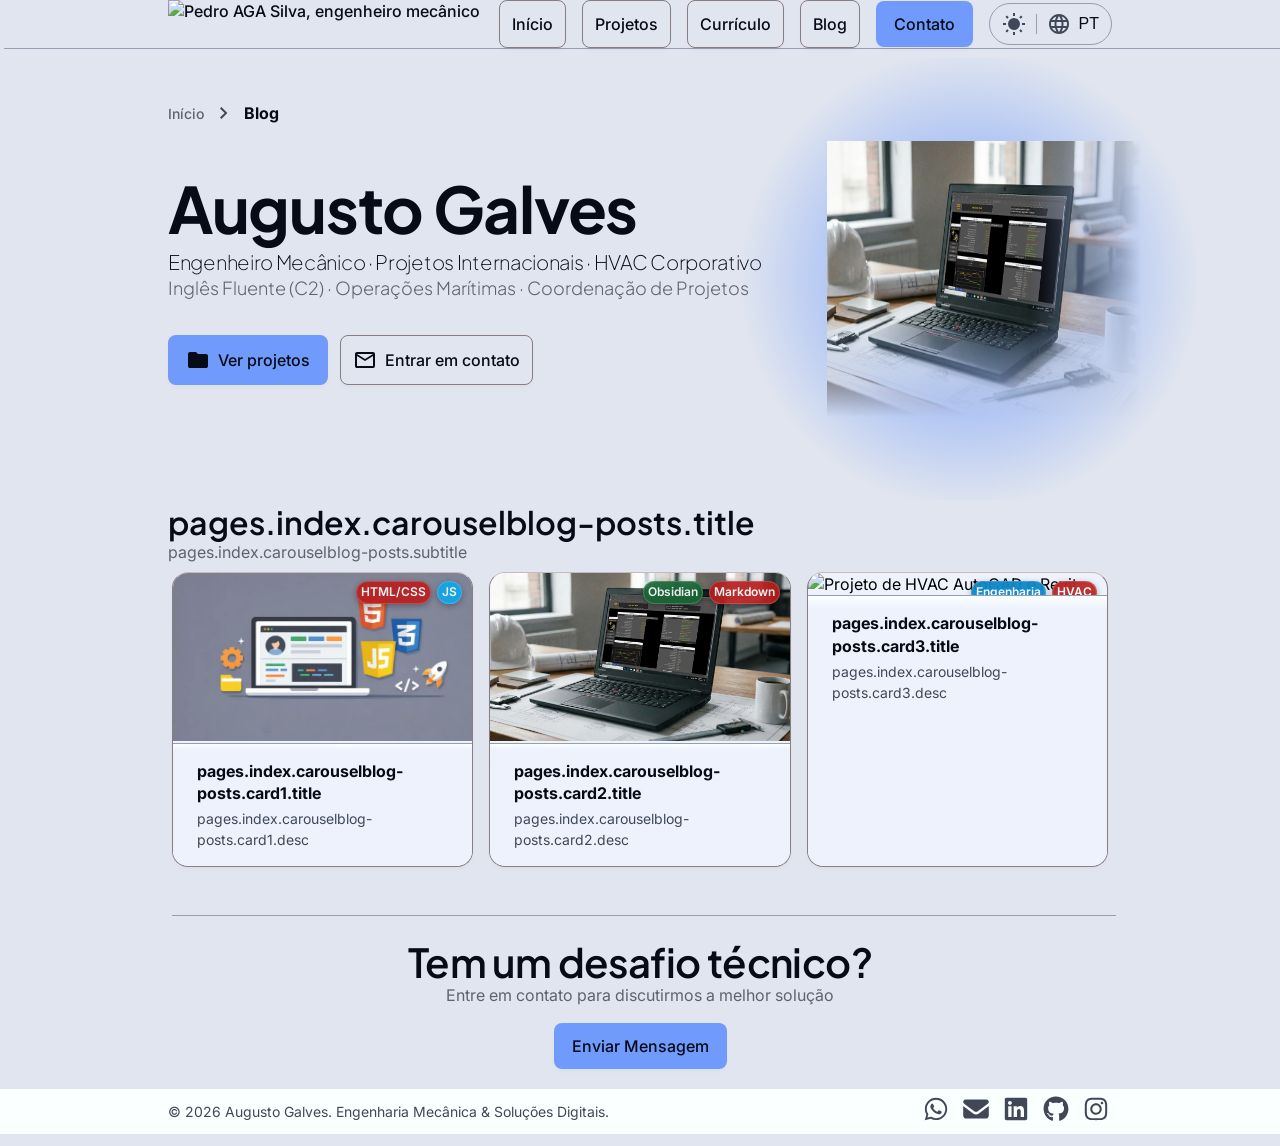
==== blog/index.html @ 45ca7512 "Add: Blog page created" ====
<!DOCTYPE html>
<html lang="pt-BR">
<head>
    <meta charset="UTF-8">
    <meta name="viewport" content="width=device-width, initial-scale=1.0">
    <link rel="icon" href="/assets/icons/favicon.svg" type="image/svg+xml">
    <link rel="apple-touch-icon" href="/assets/icons/apple-touch-icon.png">
    <meta name="theme-color" content="#222A35">
    <link rel="preconnect" href="https://fonts.googleapis.com">
    <link rel="preconnect" href="https://fonts.gstatic.com" crossorigin>
    <title data-i18n="pages.blog.meta.title">Blog | Augusto Galves</title>
    <meta data-i18n="pages.blog.meta.description" name="description" content="Artigos sobre Engenharia Mecânica, Desenvolvimento Web, Automação e Produtividade."/>
    <meta name="author" content="Augusto Galves"/>
    <meta name="robots" content="index, follow, max-image-preview:large">
    <link rel="canonical" href="https://augustogalves.com/blog/" />
    <meta property="og:type" content="website">
    <meta property="og:url" content="https://augustogalves.com/blog/">
    <meta property="og:title" content="Blog | Augusto Galves">
    <meta property="og:description" content="Artigos sobre Engenharia Mecânica, Desenvolvimento Web, Automação e Produtividade.">
    <meta property="og:image" content="https://augustogalves.com/assets/images/logo-light.svg">
    <script type="application/ld+json">
    {
      "@context": "https://schema.org",
      "@type": "Person",
      "name": "Augusto Galves",
      "url": "https://augustogalves.com/",
      "jobTitle": "Mechanical Engineer",
      "knowsAbout": ["IoT", "Mechanical Engineering", "Web Development", "Automation"],
      "image": "https://augustogalves.com/assets/images/logo-light.svg",
      "sameAs": [
        "https://www.linkedin.com/in/augustogalves/",
        "https://github.com/AugustoGalves"
      ]
    }
    </script>    
    <link href="https://fonts.googleapis.com/css2?family=Inter:ital,opsz,wght@0,14..32,100..900;1,14..32,100..900&family=JetBrains+Mono:ital,wght@0,100..800;1,100..800&family=Plus+Jakarta+Sans:ital,wght@0,200..800;1,200..800&display=swap" rel="stylesheet">
    <link rel="stylesheet" href="/assets/css/style.css" type="text/css">
    <script src="/assets/js/config.js"></script>
    <script src="/assets/js/components/Header.js"></script>
    <script src="/assets/js/components/Hero.js"></script>
    <script src="/assets/js/components/HeroReverse.js"></script>
    <script src="/assets/js/components/CardRow.js"></script>
    <script src="/assets/js/components/CardCol.js"></script>
    <script src="/assets/js/components/CardIcon.js"></script>
    <script src="/assets/js/components/CardMedia.js"></script>
    <script src="/assets/js/components/CardCarousel.js"></script>
    <script src="/assets/js/components/CardCarouselReduced.js"></script>
    <script src="/assets/js/components/CTA.js"></script>
    <script src="/assets/js/components/Footer.js"></script>
    <script src="/assets/js/i18n.js"></script>
    <script src="/assets/js/main.js"></script>
</head>

<body>

<t-header
    link_navbutton1 = "/"
    link_navbutton2 = "/projects/"
    link_navbutton3 = "/cv/"
    link_navbutton4 = "/blog/"
    link_navbutton5 = "/contact/"
    link_headerlogo_darktheme = "/assets/images/logo-light.svg"
></t-header>

<main>
    <div class="container">
        <div class="flex items-center gap2 text-small my-4 subtext">
            <a href="/" class="subtext" data-i18n="pages.blog.breadcrumb.home">Início</a>
            <svg class="svgicon-xsmall" fill="currentColor" xmlns="http://www.w3.org/2000/svg" viewBox="0 -960 960 960"><path d="M504-480 320-664l56-56 240 240-240 240-56-56 184-184Z"/></svg>
            <span class="card-title" data-i18n="pages.blog.breadcrumb.current">Blog</span>
        </div>
    </div>

    <t-hero
        link-herobutton1 = "#artigos"
        extraattributes-herobutton1 = ''
        icon-svg1 = '<svg class="svgicon-xsmall mr-2" fill="currentColor" xmlns="http://www.w3.org/2000/svg" height="24px" viewBox="0 -960 960 960" width="24px"><path d="M160-160q-33 0-56.5-23.5T80-240v-480q0-33 23.5-56.5T160-800h240l80 80h320q33 0 56.5 23.5T880-640v400q0 33-23.5 56.5T800-160H160Z"/></svg>'
        link-herobutton2 = "/contact/"
        extraattributes-herobutton2 = ''
        icon-svg2 = '<svg class="svgicon-xsmall mr-2" fill="currentColor" xmlns="http://www.w3.org/2000/svg" viewBox="0 -960 960 960"><path d="M160-160q-33 0-56.5-23.5T80-240v-480q0-33 23.5-56.5T160-800h640q33 0 56.5 23.5T880-720v480q0 33-23.5 56.5T800-160H160Zm320-280L160-640v400h640v-400L480-440Zm0-80 320-200H160l320 200ZM160-640v-80 480-400Z"/></svg>'
        link-heroimage = "/projects/notebook-on-the-table.webp"
        extraclasses-heroimage = ""
    ></t-hero>

    <section id="artigos">
        <t-card-carousel-reduced carousel-id="blog-posts">
            <t-card-media
                carousel-id = "blog-posts"
                card-id = "1"
                link_image = "/projects/dev-portfolio-website/cover.webp"
                link_click = "/blog/criando-componentes-js/"
                alt-text = "Construindo um portfólio com Vanilla JS e Web Components"
                badge-name1 = "HTML/CSS"
                badge_class1 = "badge--autocad"
                badge-name2 = "JS"
                badge_class2 = "badge--revit"
            ></t-card-media>        
            
            <t-card-media
                carousel-id = "blog-posts"
                card-id = "2"
                link_image = "/projects/dev-belt-system-design/notebook-spreadsheet.webp"
                link_click = "/blog/gestao-conhecimento-obsidian/"
                alt-text = "Gestão de Conhecimento com Obsidian e Markdown"
                badge-name1 = "Obsidian"
                badge_class1 = "badge--excel"
                badge-name2 = "Markdown"
                badge_class2 = "badge--autocad"
            ></t-card-media>              
            
            <t-card-media
                carousel-id = "blog-posts"
                card-id = "3"
                link_image = "/assets/images/thumbnail-HVAC.webp"
                link_click = "/blog/eficiencia-sistemas-hvac/"
                alt-text = "Eficiência Energética em Sistemas HVAC"
                badge-name1 = "Engenharia"
                badge_class1 = "badge--hap"
                badge-name2 = "HVAC"
                badge_class2 = "badge--autocad"
            ></t-card-media>
        </t-card-carousel-reduced>
    </section>

</main>

<t-cta
    link_ctabutton1 = "/contact/"
></t-cta>

<t-footer
    link_whatsappbutton = "https://api.whatsapp.com/send/?phone=5521984095043"
    link_emailbutton = "augusto@augustogalves.com"
    link_linkedinbutton = "https://www.linkedin.com/in/augustogalves/"
    link_githubbutton = "https://github.com/AugustoGalves"
    link_instagrambutton = "https://www.instagram.com/augusto_galves/"
></t-footer>

</body>
</html>
---- assets/css/style.css ----
/* ────────────────────────────────────────────────────────────────────────── */
/* ██████████████████████ ♻️ DESIGN TOKENS  █████████████████████████████████ */
/* ────────────────────────────────────────────────────────────────────────── */

/* BEST COLOR PICKER WEBSITE: https://www.iamsajid.com/ui-colors/ */
:root {
	/* Typography Colors */
	--font-body: "Inter", sans-serif;
	--font-headings: "Plus Jakarta Sans", sans-serif;
	--font-mono: "JetBrains Mono", monospace;
	
	/* Spacing variables */
	--spacing0: 0rem; /* 0 px */
	--spacing1: 0.25rem; /* 4 px */
	--spacing2: 0.5rem; /* 8 px */
	--spacing3: 0.75rem; /* 12 px */
	--spacing4: 1.0rem; /* 16 px */
	--spacing5: 1.5rem; /* 24 px */ 
	--spacing6: 2rem; /* 32 px */
	--spacing7: 3rem; /* 48 px */
	--spacing8: 4rem; /* 64 px */
	--spacing9: 6rem; /* 96 px */
	--spacing10: 8rem; /* 128 px */
	--spacing11: 10rem; /* 192 px */

	/* Typograph variables */
	--textsize-1: 0.75rem;   /* 12px */
	--textsize-2: 0.875rem;  /* 14px */
	--textsize-3: 1rem;    /* 16px */
	--textsize-4: 1.125rem;  /* 18px */
	--textsize-5: 1.25rem;   /* 20px */
	--textsize-6: 1.5rem;    /* 24px */
	--textsize-7: 2rem;     /* 32px */
	--textsize-8: 2.5rem;   /* 40px */
	--textsize-9: 3rem;     /* 48px */
	--textsize-10: 4rem;     /* 64px */
	--textsize-11: 5rem;    /* 80px */
}


:root[data-theme="dark"]{
	/* Typography Colors */
	--color-text-primary: oklch(0.96 0.03 265); /* White */
	--color-text-primary-muted: oklch(0.76 0.03 265); /* Off white */
	--color-text-terciary: oklch(0.72 0.02 265 / 0.8); /* Subtext */

	/* Brand Colors */
	--color-bg-dark: oklch(0.2 0.015 265); /* Plano de fundo */ /* old color oklch(0.1 0.015 265)*/
	--color-bg: oklch(0.25 0.015 265); /* Plano de fundo */ /* old color oklch(0.15 0.015 265)*/
	--color-bg-light: oklch(0.3 0.015 265); /* old color oklch(0.2 0.015 265)*/
	--color-accent1: #0f3377; /* CTA Button ou oklch(0.76 0.1 265)*/
	--color-accent1-hover: #0372db; /* CTA Button brighter*/
	--color-accent2: oklch(0.76 0.1 85); /* Hover amarelo */

	/* Feedback Colors */
	--color-success: oklch(0.7 0.05 160); 
	--color-warning: oklch(0.7 0.05 100);
	--color-danger: oklch(0.7 0.05 30);

	/* Decoration Colors */
	--color-highlight: oklch(0.5 0.03 265);
	--color-border: oklch(0.4 0.03 265);
	--color-border-muted: oklch(0.3 0.03 265);
	--color-info: oklch(0.7 0.05 260);

	/* Gradients */
	--gradient-bg: linear-gradient(0deg, var(--color-bg) 95%, var(--color-bg-light));
	--gradient-bg-hover: linear-gradient(0deg, var(--color-bg), var(--color-bg-light));

	/* Properties and Values */
	--shadow: 
			0px 4px 6px -1px oklch(0 0 0 / 0.65),
    	0px 2px 4px -1px oklch(0 0 0 / 0.05); /*Deslocamento X, Deslocamento Y, Blur, Cor da sombra RGBA*/
	--shadow-hover: 
			0px 10px 15px -3px oklch(0 0 0 / 0.72),
    	0px 0px 0px -2px oklch(0 0 0 / 0.08);
	--shadow-active:  
			0px 4px 12px oklch(0 0 0 / 0.55),
    	0px 0px 0px 1px oklch(0 0 0 / 0.04);
	--border: solid 1px var(--color-border); /* Borda com cor de borda */
}

:root[data-theme="light"]{
	/* Typography Colors */
	--color-text-primary: oklch(0.15 0.03 265);   /* White */
	--color-text-primary-muted: oklch(0.4 0.03 265);     /* Off white */
	--color-text-terciary: oklch(0.50 0.02 265); /* Subtext */

	/* Brand Colors */
	--color-bg-dark: oklch(0.92 0.015 265);   /* Plano de fundo */
	--color-bg: oklch(0.96 0.015 265);   /* Plano de fundo */
	--color-bg-light: oklch(1 0.015 265);
	--color-accent1: oklch(0.7 0.15 265); /* CTA Button, find #025bb0 for light mode later */
	--color-accent1-hover: #0372db; /* CTA Button brighter*/
	--color-accent2: oklch(0.4 0.1 85); /* Hover amarelo */

	/* Feedback Colors */
	--color-success: oklch(0.5 0.05 160); 
	--color-warning: oklch(0.5 0.05 100);
	--color-danger: oklch(0.5 0.05 30);

	/* Decoration Colors */
	--color-highlight: oklch(0.8 0.015 0 / 1); /* Inventei essa cor*/
	--color-border: oklch(0.6 0.03 265);
	--color-border-muted: oklch(0.7 0.03 265);
	--color-info: oklch(0.5 0.05 260);

	/* Gradients */
	--gradient-bg: linear-gradient(0deg, var(--color-bg) 95%, var(--color-bg-light));
	--gradient-bg-hover: linear-gradient(0deg, var(--color-bg), var(--color-bg-light));

	/* Properties and Values*/
	--shadow: 
			0px 4px 6px -1px oklch(0 0 0 / 0.02),
    	0px 2px 4px -1px oklch(0 0 0 / 0.02); /*Deslocamento X, Deslocamento Y, Blur, Cor da sombra RGBA*/
	--shadow-hover: 
			0px 10px 15px -3px oklch(0 0 0 / 0.08),
    	0px 4px 6px -2px oklch(0 0 0 / 0.12);
	--shadow-active:  
			0px 1px 2px oklch(0 0 0 / 0.05);
	--border: solid 1px oklch(0.6 0.015 0 / 1); /* Inventei essa cor*/
}


/* ────────────────────────────────────────────────────────────────────────── */
/* ███████████████████████  🖼️ ICONS CHANGES   █████████████████████████████ */
/* ────────────────────────────────────────────────────────────────────────── */

:root[data-theme="light"] .logo-header{content: url("/assets/img/LogoDark_Pedro AGA Silva Engenheiro Mecânico.png"); }

:root[data-theme="dark"] .icon-moon {display: block; }
:root[data-theme="dark"] .icon-sun {display: none; }
:root[data-theme="light"] .icon-moon {display: none; }
:root[data-theme="light"] .icon-sun {display: block; }


/* ────────────────────────────────────────────────────────────────────────── */
/* █████████████████████  📝 COMPONENTS CLS FIX  ███████████████████████████ */
/* ────────────────────────────────────────────────────────────────────────── */

t-header,
t-hero,
t-card-row,
t-card-carousel,
t-card-media,
t-cta,
t-footer{display:block; }


/* ===== MOBILE FIRST ===== */
t-header{min-height:95px; }
t-hero{min-height:360px; }
t-card-row{min-height:240px; }
t-card-carousel{min-height:365px; }
t-card-media{min-height:32px; } /* Ajustar esse valor */
t-cta{min-height:170px; }
t-footer{min-height:80px; }

/* ===== DESKTOP ===== */
@media (min-width: 992px){
  t-header{min-height:85px; }
  t-hero{min-height:330px; }
  t-card-row{min-height:125px; } 
  t-card-carousel{min-height:385px; }
  t-card-media{min-height:32px; } /* Ajustar esse valor */
  t-cta{min-height:155px; }
  t-footer{min-height:35px; }
}


/* ────────────────────────────────────────────────────────────────────────── */
/* ██████████████████    ✏️ RESET & GLOBAL STYLES    ███████████████████████ */
/* ────────────────────────────────────────────────────────────────────────── */

*{
	/* Layout Padrão */
	margin: 0;
	padding: 0;
	box-sizing: border-box;
}

html{
	/* Effects */
	scroll-behavior: smooth;
}

body{
	/* Layout */
	display: flex;
	flex-direction: column;
	overflow-x: hidden; /* Esconde tudo que está fora da tela */
	width: 100%; /* A página sempre vai ter a largura da tela */
  min-height: 100vh; /* Altura mínima, garante que rodapé fica colado no final da tela mesmo em páginas curtas */
	/* Typograph */
	font-family: var(--font-body);
  font-size: var(--textsize-3); /*16px base*/
  font-weight: 400;
  line-height: 1.4;
	text-wrap: pretty;
	/* Visuals */
	background-color: var(--color-bg-dark);
	/* Effects */
	text-rendering:optimizeLegibility;
	-webkit-font-smoothing:antialiased;
}


/* ────────────────────────────────────────────────────────────────────────── */
/* ██████████████████████████  📝 TIPOGRAFIA  ██████████████████████████████ */
/* ────────────────────────────────────────────────────────────────────────── */

/* ─── CSS CLASS FOR VARIABLE STYLE ───────────────────────────────────────────────────────────────────────────────────────── ✣ ─ */
.plus-jakarta-sans-<uniquifier> {
  font-family: "Plus Jakarta Sans", sans-serif;
  font-optical-sizing: auto;
  font-weight: <weight>;
  font-style: normal;
}


.inter-<uniquifier> {
  font-family: "Inter", sans-serif;
  font-optical-sizing: auto;
  font-weight: <weight>;
  font-style: normal;
}


.jetbrains-mono-<uniquifier> {
  font-family: "JetBrains Mono", monospace;
  font-optical-sizing: auto;
  font-weight: <weight>;
  font-style: normal;
}

/* ─── TIPOGRAFIA GERAL ───────────────────────────────────────────────────────────────────────────────────────── ✣ ─ */
h1, h2, h3, h4{
	color: var(--color-text-primary);
	font-family: var(--font-headings);
}


.prose h1{
	/* Sizing */
	margin-top: calc(var(--textsize-9)*1.0); /*Espaçamento de paragrafo BEFORE*/
	margin-bottom: calc(var(--textsize-9)*0.5); /*Espaçamento de paragrafo AFTER*/
}
h1{
	/* Typography */
	font-size: var(--textsize-9); /*48px*/
	font-weight: 700;
	line-height: 1.1; /*Espaçamento entre linhas*/
	letter-spacing: -0.02em;
	/* Visuals */
	color: var(--color-text-primary); /*Primary TextColor*/
}


.prose h2{
	/* Sizing */
	margin-top: calc(var(--textsize-8)*1.0); /*Espaçamento de paragrafo BEFORE*/
	margin-bottom: calc(var(--textsize-8)*0.5); /*Espaçamento de paragrafo AFTER*/
}
h2{
	/* Typography */
	font-size: var(--textsize-8); /*40px*/
	font-weight: 600;
	line-height: 1.1; /*Espaçamento entre linhas*/
	letter-spacing: -0.015em;
	/* Visuals */
}


.prose h3{
	/* Sizing */
	margin-top: calc(var(--textsize-7)*1.0); /*Espaçamento de paragrafo BEFORE*/
	margin-bottom: calc(var(--textsize-7)*0.5); /*Espaçamento de paragrafo AFTER*/
}
h3{
	/* Typography */
	font-size: var(--textsize-7); /*32px*/
	font-weight: 600;
	line-height: 1.2; /*Espaçamento entre linhas*/
	/* Visuals */
	color: var(--color-text-primary); /*Primary TextColor*/
}


.prose h4{
	/* Sizing */
	margin-top: calc(var(--textsize-6)*1.0); /*Espaçamento de paragrafo BEFORE*/
	margin-bottom: calc(var(--textsize-6)*0.5); /*Espaçamento de paragrafo AFTER*/
}
h4{
	/* Typography */
	font-size: var(--textsize-6);/*24px*/
	font-weight: 600;
	line-height: 1.3; /*Espaçamento entre linhas*/
	/* Visuals */
	color: var(--color-text-primary); /*Primary TextColor*/
}


.prose p{
	/* Sizing */
	margin-top: calc(var(--textsize-3)*1.0); /*Espaçamento de paragrafo BEFORE*/
	margin-bottom: calc(var(--textsize-3)*0.5); /*Espaçamento de paragrafo AFTER*/
}
p{
	/* Typography */
	font-size: var(--textsize-3);/*16px*/
	font-weight: normal;
	line-height: 1.4; /*Espaçamento entre linhas*/
	/* Visuals */
	color: var(--color-text-primary-muted); /*Muted TextColor*/
}


.prose .text-small{
	/* Sizing */
	margin-top: calc(var(--textsize-2)*1.0); /*Espaçamento de paragrafo BEFORE*/
	margin-bottom: calc(var(--textsize-2)*0.5); /*Espaçamento de paragrafo AFTER*/
}
.text-small{
	/* Typography */
	font-size: var(--textsize-2);/*12px*/
	font-weight: normal;
	line-height: 1.5; /*Espaçamento entre linhas*/
	/* Visuals */
	color: var(--color-text-primary); /*Muted TextColor*/
}


.prose .text-xsmall{
	/* Sizing */
	margin-top: calc(var(--textsize-2)*1.0); /*Espaçamento de paragrafo BEFORE*/
	margin-bottom: calc(var(--textsize-2)*0.5); /*Espaçamento de paragrafo AFTER*/
}
.text-xsmall{

	/* Typography */
	font-size: var(--textsize-2);/*12px*/
	font-weight: normal;
	line-height: 1.5; /*Espaçamento entre linhas*/
	/* Visuals */
	color: var(--color-text-primary-muted); /*Muted TextColor*/
}


/* ─── TIPOGRAFIA DE COMPONENTS ───────────────────────────────────────────────────────────────────────────────────────── ✣ ─ */
a{
	/* Typography */
	font-size: inherit;/*16px*/
	font-weight: 500;
	/* Visuals */
	color: var(--color-text-primary); /*Primary TextColor*/
	text-decoration: none;
	/* Effects */
	transition: 0.2s ease;
}
a:hover{
	/* Visuals */
	opacity: 0.7;
}

.hero-left h1{
	/* Typography */
	font-size: var(--textsize-10); /*64px*/
}

.hero-left h2{
	/* Typography */
	font-size: var(--textsize-5);
  font-weight: 100;
}

.hero-left h3{
	/* Typography */
	font-size: var(--textsize-4);
  font-weight: 300;
}

.card-title{
  /* Typography */
  font-size: var(--textsize-3);/*16px*/
	font-weight: 700;
	line-height: 1.4; /*Espaçamento entre linhas*/
	/* Visuals */
	color: var(--color-text-primary); /*Primary TextColor*/
}

.card-subtitle{
  /* Typography */
  font-size: var(--textsize-2);/*14px*/
	font-weight: 400;
	line-height: 1.5; /*Espaçamento entre linhas*/
	/* Visuals */
	color: var(--color-text-primary-muted); /*Muted TextColor*/
	text-decoration: none;
}

.card-content{
  /* Typography */
  font-size: var(--textsize-2);/*14px*/
	font-weight: 400;
	line-height: 1.5; /*Espaçamento entre linhas*/
	/* Visuals */
	color: var(--color-text-primary); /*Primary TextColor*/
	text-decoration: none;
}

strong {
  /* Typography */
  font-weight: 600;
}

.subtext{
	/* Visuals */
	color: var(--color-text-terciary);
}

.span-nowrap{
    /* Layout */
    display: block; /* Sozinho na linha */
    /* Typography */
    white-space: nowrap;
}


/* ─── TIPOGRAFIA MOBILE ───────────────────────────────────────────────────────────────────────────────────────── ✣ ─ */
@media (max-width:992px) {
	
	.prose h1{
		/* Sizing */
		margin-top: calc(var(--textsize-7)*1.0); /*Espaçamento de paragrafo BEFORE*/
		margin-bottom: calc(var(--textsize-7)*0.5); /*Espaçamento de paragrafo AFTER*/
	}
	h1{
		/* Typography */
		font-size: var(--textsize-7); /*32px*/
	}
	

	.prose h2{
		/* Sizing */
		margin-top: calc(var(--textsize-6)*1.0); /*Espaçamento de paragrafo BEFORE*/
		margin-bottom: calc(var(--textsize-6)*0.5); /*Espaçamento de paragrafo AFTER*/
	}
	h2{
		/* Typography */
		font-size: var(--textsize-6); /*24px*/
	}
	

	.prose h3{
		/* Sizing */
		margin-top: calc(var(--textsize-5)*1.0); /*Espaçamento de paragrafo BEFORE*/
		margin-bottom: calc(var(--textsize-5)*0.5); /*Espaçamento de paragrafo AFTER*/
	}
	h3{
		/* Typography */
		font-size: var(--textsize-5); /*20px*/
	}
	

	.prose h4{
		/* Sizing */
		margin-top: calc(var(--textsize-4)*1.0); /*Espaçamento de paragrafo BEFORE*/
		margin-bottom: calc(var(--textsize-4)*0.5); /*Espaçamento de paragrafo AFTER*/
	}
	h4{
		/* Typography */
		font-size: var(--textsize-4);/*18px*/
	}
	

	.prose p{
		/* Sizing */
		margin-top: calc(var(--textsize-3)*1.0); /*Espaçamento de paragrafo BEFORE*/
		margin-bottom: calc(var(--textsize-3)*0.5); /*Espaçamento de paragrafo AFTER*/
	}
	p{
		/* Typography */
		font-size: var(--textsize-3);/*16px*/
	}
	

	.prose .text-small{
		/* Sizing */
		margin-top: calc(var(--textsize-2)*1.0); /*Espaçamento de paragrafo BEFORE*/
		margin-bottom: calc(var(--textsize-2)*0.5); /*Espaçamento de paragrafo AFTER*/
	}
	.text-small{
		/* Typography */
		font-size: var(--textsize-2);/*12px*/
	}


	.prose .text-xsmall{
		/* Sizing */
		margin-top: calc(var(--textsize-1)*1.0); /*Espaçamento de paragrafo BEFORE*/
		margin-bottom: calc(var(--textsize-1)*0.5); /*Espaçamento de paragrafo AFTER*/
	}
	.text-xsmall{
		/* Typography */
		font-size: var(--textsize-1);/*px*/
	}


	.card-title{
	  /* Typography */
	  font-size: var(--textsize-3);/*16px*/
	}

	.card-subtitle{
	  /* Typography */
	  font-size: var(--textsize-1);/*px*/
	}

	.card-content{
	  /* Typography */
	  font-size: var(--textsize-1);/*px*/
	}

	.hero-left h1{
		/* Typography */
		font-size: var(--textsize-8);
	}
	
	.hero-left h2{
		/* Typography */
		font-size: var(--textsize-4);
	  font-weight: 100;
	}
	
	.hero-left h3{
		/* Typography */
		font-size: var(--textsize-3);
	  font-weight: 500;
	}
}



/* ────────────────────────────────────────────────────────────────────────── */
/* ████████████████████████ 🖥️ LAYOUT SYSTEM  ██████████████████████████████ */
/* ────────────────────────────────────────────────────────────────────────── */
/* Classes que servem apenas para layout */

/* ─── PAGE WRAPPERS ───────────────────────────────────────────────────────────────────────────────────────── ✣ ─ */
.container{
	/* Layout */
  margin: 0 auto;
	/* Sizing */
  padding: 0 var(--spacing10);
  max-width: 1200px;
  box-sizing: border-box;
  /* Effects */
	transition: filter 0.3s ease; /*Acontece ao sofrer blur do hamburger menu*/
}


/* ───  Seção ──────────────────────────────────────────────────────── ✣ ─ */
.section{
	margin-top: var(--spacing6);
}


/* ─── FLEX UTILITIES ───────────────────────────────────────────────────────────────────────────────────────── ✣ ─ */
.flex{display: flex;}

.flex-col {flex-direction: column;}
.flex-row {flex-direction: row;}
.flex-colreverse {flex-direction: column-reverse;}
.flex-rowreverse{flex-direction: row-reverse;}

.items-center{align-items: center}
.items-start{align-items: flex-start;}
.items-end{align-items: flex-end;}

.justify-spacebetween{justify-content: space-between;}
.justify-center-mobile{justify-content: center;}
.justify-start{justify-content: flex-start;}
.justify-end{justify-content: flex-end;}

.text-center{text-align: center;}
.text-left{text-align: left;}
.text-right{text-align: right;}

.self-start{align-self: start;}
.self-center{align-self: center;}

@media (max-width: 992px) {
	.flex-row-mobile {flex-direction: row;}
	.flex-rowreverse-mobile{flex-direction: row-reverse;}
	.flex-col-mobile {flex-direction: column;}
	.flex-colreverse-mobile{flex-direction: column-reverse;}
	
	.items-center-mobile{align-items: center}
	.items-start-mobile{align-items: flex-start;}
	.items-end-mobile{align-items: flex-end;}

	.justify-spacebetween-mobile{justify-content: space-between;}
	.justify-center-mobile{justify-content: center;}
	.justify-start-mobile{justify-content: flex-start;}
	.justify-end-mobile{justify-content: flex-end;}

	.text-center-mobile{text-align: center;}
	.text-left-mobile{text-align: left;}
	.text-right-mobile{text-align: right;}

	.self-center-mobile{align-self: center;}
}



/* ─── GLOBAL LIST STYLES ─────────────────────────────────────────────────────────────────────────────────── ✣ ─ */
nav ul{
	/* Layout */
	display: flex;
	flex-direction: row; /*Container pai: linha ou coluna*/
	justify-content: flex-end; /*Children horizontal distribuition if flex is row*/
	align-items: center; /*Children vertical distribuition if flex is row*/
	gap: var(--spacing4); /*Margin entre itens*/
	/* Visuals */
	list-style: none;
}

footer section ul{
	/* Layout */
	display: flex;
	flex-direction: row; /*Container pai: linha ou coluna*/
	justify-content: flex-end; /*Children horizontal distribuition if flex is row*/
	align-items: center; /*Children vertical distribuition if flex is row*/
	gap: 5%; /*Margin entre itens*/
	/* Visuals */
	list-style: none;
}



/* ────────────────────────────────────────────────────────────────────────── */
/* ███████████████████████████  🧩COMPONENTS  ███████████████████████████████ */
/* ────────────────────────────────────────────────────────────────────────── */

/* ───  BUTTON ──────────────────────────────────────────────────────── ✣ ─ */
.btn{
	/* Layout */
	white-space: nowrap;
  display: inline-flex;
  justify-content: center;
  align-items: center;
	/* Visuals */
  border: none;
  border-radius: var(--spacing2);
  box-shadow: var(--shadow);
	/* Effects */
  transition:
    transform 0.15s ease,
    box-shadow 0.15s ease,
    background-color 0.2s ease,
    color 0.2s ease;
}
.btn:hover{
	/* Visuals */
	background-color: var(--color-accent1-hover);
	box-shadow: var(--shadow-hover);
	border-color: var(--color-accent1);
	/* Effects */
	transform: translateY(-2px);
}
.btn:active {
	/* Visuals */
	box-shadow: var(--shadow-active);
	/* Effects */
	transform: translateY(0);
}

/* ───  BUTTON PRIMARY ──────────────────────────────────────────────────────── ✣ ─ */
.btn--primary{
	/* Sizing */
	padding: var(--spacing3) calc(var(--spacing3)*1.5); /* vertical | horizontal */
	min-height: var(--spacing6);
	/* Typograph */
	font-size: var(--spacing4);
	/* Visuals */
	background-color: var(--color-accent1); /*CTA Color*/
}

/* ───  BUTTON SECUNDARY ──────────────────────────────────────────────────────── ✣ ─ */
.btn--secondary{
	/* Sizing */
	padding: var(--spacing3) var(--spacing3); /* vertical | horizontal */
	min-height: var(--spacing6);
	/* Typograph */
	font-size: var(--spacing4);
	/* Visuals */
	background-color: rgba(0, 0, 0, 0.00); /* Transparent Color */
	color: var(--color-text-primary);
	border: var(--border);
}
.btn--secondary:hover{
	/* Visuals */
	background-color: var(--color-bg-dark); /* Transparent Secundary Color */
	color: var(--color-accent1);
}


/* ─── Dividers ──────────────────────────────────────────────────────── ✣ ─ */
.divider-horizontal100{
	display: flex;
	width: 100%;
	height: 1px;
	margin: var(--spacing0) var(--spacing1); /* vertical | horizontal */
	background-color: var(--color-border-muted);
}

.divider-horizontal90{
	display: flex;
	width: 90%;
	height: 1px;
	margin: var(--spacing0) var(--spacing1); /* vertical | horizontal */
	background-color: var(--color-border-muted);
}

.pill-divider {
    width: 1px;
    height: 20px; /* 20px */
    background-color: var(--color-border-muted);
    margin: 0 2px;
}


/* ─── Icons ─────────────────────────────────────────────────────────────────────────────────────────── ✣ ─ */
.svgicon-small{
	/*Size 32px*/
	width: var(--spacing6);
	min-width: var(--spacing6);
	color: var(--color-text-primary-muted);
}

.svgicon-xsmall{
	/*Size 24px*/
	width: var(--spacing5);
	min-width:: var(--spacing5);
	color: var(--color-text-primary-muted);
}

.btn .svgicon-small path,
.btn .svgicon-xsmall path{
	color: var(--color-text-primary);
}


/* ─── CARDS ─────────────────────────────────────────────────────────────────────────────────────────── ✣ ─ */
.card{
	/* Visuals */
  background-color: var(--color-bg);
  border: var(--border);
  border-radius: var(--spacing4);
	border-top: solid 1px var(--color-highlight);
	box-shadow: var(--shadow);
	/* Effects */
  transition: transform 0.25s ease, box-shadow 0.25s ease, border-color 0.25s ease;
}
.card:hover{
	/* Visuals */
  border-color: var(--color-accent1);
	box-shadow: var(--shadow-hover);
	transform: translateY(-4px);
}

.card--emote{
	/* Layout */
	display: flex;
	justify-content: flex-start;
	flex-direction: row;
	align-items: center;
	text-align: left;
	gap: var(--spacing4); /* Margin entre texto e imagem */
	z-index: 2;
	/* Sizing */
	padding: var(--spacing4) calc(var(--spacing4) * 1.5);
	min-height: var(--spacing6);
	width: 100%;
	height: 100%;
}

/* O duplo traço no nome indica que é um modificador image para o elemento .card */
.card--carousel{ 
	/* Layout */
	display: flex;
	flex-direction: column;
	justify-content: flex-start;
	gap: var(--spacing0); /* Margin entre texto e imagem */
	overflow: hidden; /* Esconde oq sair do container */
	/* Sizing */
	padding: var(--spacing0);
	min-height: var(--spacing6);
	min-width: 280px; /* Garante uma largura mínima elegante */
	width: 30%;
}

/* O duplo underline no nome indica que é uma imagem dentro do elemento .card */
.card__image{
	/* Layout */
	width: 100%;
	aspect-ratio: 16/9; 
  object-fit: cover;
	/* Sizing */
	height: auto;
	margin: 0;
	margin-bottom: -4px; /* A transição scale deixa um white space embaixo da foto, que removemos usando essa margin negativa */
	/* Visuals */
	transition: transform 0.5s ease;
	/* Efeitos - Impedir Image Grab e Selection */
  -webkit-user-drag: none;
  user-drag: none; 
  -webkit-user-select: none;
  -moz-user-select: none;
  -ms-user-select: none;
  user-select: none;
}
.card--carousel:hover .card__image {
  transform: scale(1.05); /* Zoom suave no hover */
}


.card__media{
	/* Layout */
	position: relative;
	overflow: hidden;
}

.card__badges{
	/* Layout */
  display: flex;
	position: absolute;
	top: 10px;
  right: 10px;
  gap: 6px;
  flex-wrap: wrap;
  justify-content: flex-end;
  z-index: 5;
}

/* ─── CARDS GROUPS ───────────────────────────────────────────────────────────────────────────────────────── ✣ ─ */
t-card-row {
	/* Layout */
	display: flex;
	flex-direction: row;
	justify-content: space-between;
	gap: var(--spacing4);
	margin-left: auto; 
	margin-right: auto;
	/* Sizing */
	width: 100%;
}

t-card-col {
	/* Layout */
	display: flex;
	flex-direction: column;
	gap: var(--spacing4);
	/* Sizing */
	width: 100%; 
	max-width: 400px; /* Aqui você limita a largura caso não queira que o card vertical fique gigante na tela */
}

t-card-icon {
	/* Layout */
	display: flex;
	flex-direction: column;
	flex: 1; /* Divide o espaço igualmente com os irmãos */
	/* Sizing */
	width: 100%;
}


/* ─── Textos do Carousel ──────────────────────────────────────────────────────── ✣ ─ */
.card--carousel strong { /* Titulo */
  /* Layout */
  display: block; /* Sozinho na linha */
}

.card--carousel a { /* Área de Texto (Link) */
  /* Layout */
  display: flex;
  flex-direction: column;
  justify-content: flex-start;
  gap: var(--spacing1);
  /* Sizing */
  padding: var(--spacing4) calc(var(--spacing4)*1.5); /* Espaçamento interno para o texto não colar na borda */
  flex-grow: 1; /* Ocupa o resto da altura do card */
  /* Visuals */
  background: var(--gradient-bg);
  border-top: 1px solid var(--color-border-muted);
}


/* ─── CAROUSEL ─────────────────────────────────────────────────────────────────────────────────────────── ✣ ─ */
.carousel-wrapper{
	/* Layout */
	position: relative;
	overflow: hidden;
	/* Sizing */
	width: 100%;
	/* Efeito */
	transition: -webkit-mask-image 0.3s ease, mask-image 0.3s ease;
	/* Efeito de fade nas bordas, caso JS não funcione */
  -webkit-mask-image: linear-gradient(
      to right, 
      gray 98%, 
      transparent 100%
  );
  mask-image: linear-gradient(
      to right, 
      gray 98%, 
      transparent 100%
  );
}

/* ESTADO: Nenhum (Se couber tudo na tela) */
.carousel-wrapper[data-scroll="none"] {
  -webkit-mask-image: none;
  mask-image: none;
}

/* ESTADO: Meio (Fade em Ambos os lados) */
.carousel-wrapper[data-scroll="middle"] {
  -webkit-mask-image: linear-gradient(to right, transparent 0%, gray 2%, gray 98%, transparent 100%);
  mask-image: linear-gradient(to right, transparent 0%, gray 2%, gray 98%, transparent 100%);
}

/* ESTADO: Fim (Fade apenas na Esquerda) */
.carousel-wrapper[data-scroll="end"] {
  -webkit-mask-image: linear-gradient(to right, transparent 0%, gray 2%);
  mask-image: linear-gradient(to right, transparent 0%, gray 2%);
}

.carousel-track{
	/* Layout */
	display: flex;
  gap: var(--spacing4); /* 16px de espaço entre cards */
	/* Sizing */
  padding: var(--spacing2) var(--spacing1) var(--spacing4) var(--spacing1); /* Espaçamento interno para não cortar sombras ou bordas */
	/* Effects */
	overflow-x: auto; /*Esconde o overflow mas mostra um scroll. Mas caso não tenha overflow, o scroll some*/
	scrollbar-width: none; /*Esconde a scroll bar no firefox*/
	scroll-snap-type: x mandatory;
	scroll-padding-inline: var(--spacing1); /*Considera o padding nos snaps*/
	scroll-behavior: smooth;	
	scrollbar-width: none; /* Firefox */
  -ms-overflow-style: none;  /* IE 10+ */
  cursor: grab;
  user-select: none;
}

.carousel-track.active{
	/* Effects */
	cursor: grabbing; 
  cursor: -webkit-grabbing;
  scroll-snap-type: none; 
  scroll-behavior: auto;
}

.carousel-track::-webkit-scrollbar{
	/* Layout */
	display: none;
}

.carousel-track t-card-media {
	flex: 0 0 calc((100% - (var(--spacing4) * 2)) / 3);
	display: flex; /* Isso é crucial para permitir que o card interno estique */
}

.carousel-track t-card-media .card--carousel {
	flex: 1; /* Faz todos os cards ficarem com a mesma altura */
	width: 100%;
	min-width: 100%; /* Sobrescreve o 280px antigo da classe .card--carousel */
	margin: 0;
}

/* ─── BADGES ───────────────────────────────────────────────────────────────────────────────────────── ✣ ─ */
.badge{
	/* Visuals */
  padding: 2px 4px;
	/* Typograph */
  font-size: var(--spacing3);
  font-weight: 600;
	/* Visuals */
  color: white;
  opacity:.9;
  background: rgba(20,25,40,0.65);
  border: 1px solid rgba(255,255,255,0.18);
  border-radius: 999px;
  box-shadow: 0 2px 6px rgba(0,0,0,0.35);
	/* Effects */
  -webkit-backdrop-filter: blur(6px);
  backdrop-filter: blur(6px);
 	transform:translateY(-2px);
 	transition:.25s;
}

.card:hover .badge{
 opacity:1;
 transform:translateY(0);
}

.badge--autocad{ background:#b91c1c; }
.badge--revit{ background:#0ea5e9; }
.badge--solidworks{ background:#ef4444; }
.badge--ansys{ background:#f59e0b; color:#111; }
.badge--hap{ background:#0284c7; }
.badge--xpress{ background:#2563eb; }
.badge--excel{ background:#166534; }
.badge--vba{ background:#059669; }
.badge--word{ background:#1d4ed8; }
.badge--powerpoint{ background:#ea580c; }
.badge--powerbi{ background:#eab308; color:#111; }
.badge--project{ background:#15803d; }
.badge--office{ background:#334155; }
.badge--python{ background:#2563eb; }
.badge--cpp{ background:#1d4ed8; }
.badge--c{ background:#0f766e; }
.badge--html{ background:#ea580c; }
.badge--css{ background:#0284c7; }
.badge--git{ background:#ef4444; }
.badge--github{ background:#111827; }
.badge--iot{ background:#7c3aed; }
.badge--esp32{ background:#0891b2; }
.badge--rtos{ background:#9333ea; }
.badge--automation{ background:#059669; }
.badge--hvac{ background:#0284c7; }
.badge--cleanroom{ background:#0ea5e9; }
.badge--engineering{ background:#334155; }
.badge--analysis{ background:#7c3aed; }
.badge--simulation{ background:#f59e0b; color:#111; }
.badge--management{ background:#475569; }
.badge--english{ background:#2563eb; }
.badge--c2{ background:#1d4ed8; }
.badge--international{ background:#7c3aed; }

@media (max-width: 992px) {
	/* ─── CONTACT FORM ─────────────────────────────────────────────────────────────────────────────────────────── ✣ ─ */
	t-card-row {
		flex-direction: column;
		width: 85%;
	}
}



/* ────────────────────────────────────────────────────────────────────────── */
/* ████████████████████████ 📄 PAGE SECTIONS  ██████████████████████████████ */
/* ────────────────────────────────────────────────────────────────────────── */
/* Elementos que so aparecem 1 vez na página, são muito especificos */

/* ─── HEADER ───────────────────────────────────────────────────────────────────────────────────────── ✣ ─ */
.header{
	/* Sizing */
	width: 100%;
}

t-header{
	display: block;
	width: 100%;
}

.logo-header{
	/* Sizing */
	height: 80px;
	width: auto
}

.navbar{
	/* Layout */
	display: flex;
	flex-direction: row;
	align-items: center;
	gap: var(--spacing4);
}

.navbar--desktop{
	justify-content: flex-end;
}

.navbar--mobile{
	display: none;
  gap: var(--spacing4); /* Espaço entre a Pílula e o Hambúrguer */ 
}


/* ─── HEADER - Menu offscreen  ──────────────────────────────────────────────────────── ✣ ─ */
.offscreen-menu{
	/* Layout */
	display: none;
	position: fixed;
	top: 0;
	z-index: 998;
	/* Layout Mobile */
	align-items: flex-start;
	justify-content: flex-start;
	flex-direction: column;
 	/* Effects */
	filter: none; /*Remove o blur desse elemento*/
	transition: right 0.3s ease;
	/* Glass Blur Effect */
  backdrop-filter: blur(8px); 
  -webkit-backdrop-filter: blur(8px);
	/* Visuals Legacy Browsers */
 	background-color: var(--color-bg-light);
 	/* Visuals */
 	background-color: color-mix(in srgb, var(--color-bg-light), transparent 15%);;
}

.offscreen-menu > ul{
	/* Layout */
	display: flex;
	flex-direction: column;
	align-items: flex-start;
	margin-top: var(--spacing7);
	gap: var(--spacing4);
  /* Sizing */
	padding: 0;
  /* Effects */
	list-style: none;
}

.offscreen-menu ul li{
	/* Layout */
	display: flex;
	flex-direction: row;
	align-items: center;
}


/* ─── HEADER - NAV SETTINGS ───────────────────────────────────────────────────────────────────────────────────────── ✣ ─ */
.nav-preferences {
  /* Layout */
  display: flex;
  align-items: center;
  /* Sizing */
  padding: var(--spacing1);
	/* Visuals */
  background-color: transparent;
  border: 1px solid var(--color-border-muted); 
  border-radius: 50px; 
	/* Effects */
  transition: border-color 0.3s ease;
}
.nav-preferences:hover {
	/* Visuals */
	border-color: var(--color-text-primary);
}


/* ─── HEADER - Settings Pill ───────────────────────────────────────────────────────────────────────────────────────── ✣ ─ */
.btn-settings, 
.lang-toggle{
	/* Layout */
	display: flex;
  align-items: center;
  justify-content: center;
  gap: var(--spacing2);
	/* Sizing */
  padding: var(--spacing1) var(--spacing2);
	/* Typograph */
  font-size: var(--spacing4);
  color: var(--color-text-primary);
	/* Visuals */
  background: transparent;
  border: none;
  box-shadow: none;
	/* Effects */
  cursor: pointer;
  transition: background-color 0.25s ease, color 0.25s ease;
}
.btn-settings:hover, 
.lang-toggle:hover {
	/* Visuals */
  color: var(--color-accent1);
  background-color: var(--color-bg-dark);
}

.btn-settings {
	/* Sizing */
  padding-left: var(--spacing2);
	/* Visuals */
  border-radius: 50px 0 0 50px;
}

.lang-toggle {
	/* Sizing */
  padding-right: var(--spacing2);
	/* Visuals */
  border-radius: 0 50px 50px 0;
}

/* ───  MAIN ──────────────────────────────────────────────── ✣ ─ */
main{
	flex: 1; /*Main cresce por todo o espaço sobrando, para empurrar o footer para o fundo da página*/
}

/* ───  CTA ──────────────────────────────────────────────── ✣ ─ */
t-cta{
	margin-top: auto;
}

/* ───  FOOTER ──────────────────────────────────────────────── ✣ ─ */
t-footer{
	margin-bottom: 12px;
}

footer{
	background-color: var(--color-bg-light);
}

.footer-bottom{
	/* Layout */
	display: flex;
	flex-direction: row;
	justify-content: space-between;
	align-items: center;
	/* Sizing */
	margin-top: 20px;
	padding-top: 4px;
	padding-bottom: 4px;
	width: 100%;
}

/* ───  Lang Menu & Selector ──────────────────────────────────────────────── ✣ ─ */
.lang-selector {
  /* Layout */
  position: relative;
  display: flex;
}

.lang-menu {
  /* Layout */
  display: none;
  position: absolute;
  top: calc(100% + var(--spacing3)); 
  right: 0;
  z-index: 999;
	/* Sizing */
  padding: var(--spacing2); /* 8px */
  min-width: 140px;
	/* Visuals */
  background-color: var(--color-bg-light);
  border: var(--border);
  border-radius: var(--spacing2);
  box-shadow: var(--shadow);
  list-style: none;
	/* Effects */
  transform: translateY(calc(var(--spacing2) * -1));
  transition: opacity 0.2s ease, transform 0.2s ease;
}

.lang-menu li {
  /* Layout */
  text-align: left;
	/* Sizing */
  padding: var(--spacing2) var(--spacing3);
	/* Typograph */
	/* Visuals */
  color: var(--color-text-primary);
  border-radius: var(--spacing1);
	/* Effects */
  cursor: pointer;
  transition: background 0.2s;
}

.lang-menu li:hover {
	/* Visuals */
  background-color: var(--color-bg-dark); 
  color: var(--color-accent1);
}

.lang-selector.open .lang-menu {
  /* Layout */
  display: flex;
  flex-direction: column;
  /* Effects */
  transform: translateY(0);
}

/* ─── HERO ───────────────────────────────────────────────────────────────────────────────────────── ✣ ─ */
.hero-left{
	/* Layout */
	align-items: flex-start;
	/* Sizing */
	padding-right: 5%; /*Ocupar menos espaço do container*/
	width: 80%;
}

.hero-image{
 	/* Layout */
  position: relative;
  /* Sizing */
  width: 35%;
}

.hero-image img{
	/* Layout */
  position: relative;
  z-index: 1;
  /*Sizing*/
  width: 110%;
  /* Effects */
	-webkit-mask-image: 
    linear-gradient(to bottom, black 65%, rgba(0,0,0,0.5) 85%, transparent 100%), 
    linear-gradient(to right, black 65%, rgba(0,0,0,0.5) 85%, transparent 100%);
  -webkit-mask-composite: source-in;  
  mask-image: 
    linear-gradient(to bottom, black 65%, rgba(0,0,0,0.5) 85%, transparent 100%), 
    linear-gradient(to right, black 65%, rgba(0,0,0,0.5) 85%, transparent 100%);
  mask-composite: intersect;
}

.hero-image::before{
  /* Layout */
  content: "";
  position: absolute;
  inset: -30% -35%;
  z-index: 0;
  /* Visual */
  background: radial-gradient(
    circle at center,
    var(--color-accent1, rgba(2,91,176,0.15)), /* Usando sua variável de cor principal se possível */
    transparent 70% 
  );
  /* Effects */
  pointer-events: none;
  animation: glowPulse 6s ease-in-out infinite alternate; /* Respiração Premium */
}

@keyframes glowPulse {
    0% { opacity: 0.5; transform: scale(0.95); }
    100% { opacity: 1; transform: scale(1.05); }
}

/* ─── CONTACT FORM ─────────────────────────────────────────────────────────────────────────────────────────── ✣ ─ */
.contact-form {
	backdrop-filter: blur(12px);
	-webkit-backdrop-filter: blur(12px);
	background-color: color-mix(in srgb, var(--color-bg), transparent 10%);
}

.input-wrapper {
	position: relative;
	width: 100%;
}

.form-input {
  width: 100%;
  padding: var(--spacing4);
  background-color: var(--color-bg-dark);
  border: 1px solid var(--color-border-muted);
  border-radius: var(--spacing3);
  color: var(--color-text-primary);
  font-family: var(--font-body);
  font-size: var(--textsize-3);
  outline: none;
  transition: all 0.3s cubic-bezier(0.4, 0, 0.2, 1);
  box-shadow: inset 0 2px 4px oklch(0 0 0 / 0.1);
}
.form-input::placeholder {
  color: var(--color-text-terciary);
  opacity: 0.5;
}
.form-input:focus {
  border-color: var(--color-accent1);
  background-color: var(--color-bg);
  box-shadow: 
		0 0 0 4px color-mix(in srgb, var(--color-accent1), transparent 90%),
		inset 0 2px 4px oklch(0 0 0 / 0.05);
  transform: translateY(-1px);
}

.form-textarea {
  min-height: 180px;
  line-height: 1.6;
  resize: none; /* Mantém o layout limpo */
}

/* Micro-animação para as labels ao focar no campo */
.form-group:focus-within .card-title {
  color: var(--color-accent1);
  transition: color 0.3s ease;
}

.form-group label{
	margin-left: var(--spacing3);
}

button span{
	/* Typography */
	font-size: inherit;/*16px*/
	font-weight: 500;
	/* Visuals */
	color: var(--color-text-primary); /*Primary TextColor*/
	text-decoration: none;
	/* Effects */
	transition: 0.2s ease;
}
button span:hover{
	/* Visuals */
	opacity: 0.7;
}


@media (max-width: 992px) {
	/* ─── HEADER  ──────────────────────────────────────────────────────── ✣ ─ */
	.offscreen-menu {
		/* Layout */
		display: flex;
		right: -100%;
  	/* Sizing */
		padding: var(--spacing0) var(--spacing7);
		height: 100vh;
		width: 100%;
		max-width: 250px;
  }
  .offscreen-menu.active{
		/* Layout */
		right: 0px;
  	/* Effects */
		visibility: visible;
		opacity: 1;
	}


  .navbar--mobile {
    /* Layout */
    display: flex;
  }

  .navbar--mobile .nav-preferences {
    /* Effects */
    transform: scale(0.95); 
    transform-origin: right center;
  }

  .navbar--mobile .lang-menu {
  	/* Layout */
  	right: 0;
  	left: auto;
  	/* Sizing */
		min-width: 130px;
	}
} 


/* ────────────────────────────────────────────────────────────────────────── */
/* ████████████████  📄 LAYOUT: PÁGINA DE CURRÍCULO  ████████████████████████ */
/* ────────────────────────────────────────────────────────────────────────── */

/* ─── Grid Principal (2 Colunas) ─────────────────────────────────────── ✣ ─ */
/* Layout assíncrono para separar a Timeline principal da Sidebar Fixa */
.resume-grid {
    display: grid;
    grid-template-columns: 2.5fr 1fr;
    gap: var(--spacing8);
    align-items: flex-start;
}

/* ─── Imagem do Hero no Currículo ────────────────────────────────────── ✣ ─ */
/* Utilizada para a foto sem herdar o radial-gradient da capa padrão */
.resume-hero-img {
    width: 100%;
    max-width: 280px;
    height: auto;
    border-radius: var(--spacing5);
    box-shadow: var(--shadow);
    object-fit: cover;
    aspect-ratio: 1/1;
}

/* ─── Sidebar Fixa ───────────────────────────────────────────────────── ✣ ─ */
.sticky-sidebar {
    position: sticky;
    top: calc(100px + var(--spacing5)); /* Desconto da Header + Margem de respiro */
}

/* ─── Menu de Abas (In-Page) ─────────────────────────────────────────── ✣ ─ */
.resume-tabs {
    border-bottom: 1px solid var(--color-border-muted);
    overflow-x: auto;
    white-space: nowrap;
    padding-bottom: var(--spacing2);
    -ms-overflow-style: none;
    scrollbar-width: none;
}
.resume-tabs::-webkit-scrollbar {
    display: none;
}
.resume-tabs a {
    position: relative;
    padding-bottom: var(--spacing2);
}
.resume-tabs a.active {
    color: var(--color-accent1);
}
.resume-tabs a.active::after {
    content: "";
    position: absolute;
    bottom: calc(var(--spacing2) * -1); /* Cola na borda inferior do container */
    left: 0;
    width: 100%;
    height: 2px;
    background-color: var(--color-accent1);
}

/* ─── Estrutura de Timeline (Experiência) ────────────────────────────── ✣ ─ */
.resume-timeline {
    display: flex;
    flex-direction: column;
    gap: var(--spacing6);
    border-left: 2px solid var(--color-border-muted);
    margin-left: var(--spacing2);
    padding-left: var(--spacing6);
}

.resume-timeline .timeline-item {
    position: relative;
}

/* Bolinha da Timeline */
.resume-timeline .timeline-dot {
    position: absolute;
    left: calc((var(--spacing6) * -1) - 8px); /* Volta o padding + compensa própria largura */
    top: 24px; /* Centraliza com o Titulo do Card na Desktop */
    width: 14px;
    height: 14px;
    background-color: var(--color-accent1);
    border-radius: 50%;
    /* Truque para 'cortar' a linha do background mantendo semântica */
    box-shadow: 0 0 0 6px var(--color-bg-dark); 
}

/* ─── Listas dentro dos Cards de Experiência ─────────────────────────── ✣ ─ */
.resume-list {
    list-style-type: disc;
    padding-left: var(--spacing5);
}
.resume-list li {
    margin-bottom: var(--spacing2);
}

/* ─── Utilitários Extras ─────────────────────────────────────────────── ✣ ─ */
/* Classe nativa do Flexbox ausente no seu arquivo principal */
.resume-flex-wrap {
    flex-wrap: wrap;
}

/* ─── Responsividade Mobile ──────────────────────────────────────────── ✣ ─ */
@media (max-width: 992px) {
    .resume-grid {
        grid-template-columns: 1fr;
        gap: var(--spacing6);
    }
    .sticky-sidebar {
        position: relative;
        top: 0;
    }
    .resume-timeline .timeline-dot {
        top: 16px; /* Ajuste visual em telas pequenas devido à quebra de linha do h3 */
    }
}


/* ────────────────────────────────────────────────────────────────────────── */
/* ██████████████████████   ⚙️ UTILITY CLASSES     ██████████████████████████ */
/* ────────────────────────────────────────────────────────────────────────── */

.w-full{width: 100%; }
.w-100{width: 100%; }
.w-90{width: 90%; }
.w-80{width: 80%; }
.w-70{width: 70%; }
.w-60{width: 60%; }
.w-50{width: 50%; }
.w-40{width: 40%; }
.w-30{width: 30%; }
.w-20{width: 20%; }
.w-10{width: 10%; }

.hidden{display: none; }

.gap0{gap: var(--spacing0); }
.gap1{gap: var(--spacing1); }
.gap2{gap: var(--spacing2); }
.gap3{gap: var(--spacing3); }
.gap4{gap: var(--spacing4); }
.gap5{gap: var(--spacing5); }
.gap7{gap: var(--spacing7); }
.gap8{gap: var(--spacing8); }
.gap9{gap: var(--spacing9); }
.gap10{gap: var(--spacing10); }
.gap11{gap: var(--spacing11); }

/* ─── PADDINGS  ──────────────────────────────────────────────────────── ✣ ─ */
.p-0{padding: 0; }

.p-1{padding: var(--spacing1); }
.p-2{padding: var(--spacing2); }
.p-3{padding: var(--spacing3); }
.p-4{padding: var(--spacing4); }
.p-5{padding: var(--spacing5); }
.p-6{padding: var(--spacing6); }
.p-7{padding: var(--spacing7); }
.p-8{padding: var(--spacing8); }
.p-9{padding: var(--spacing9); }
.p-10{padding: var(--spacing10); }
.p-11{padding: var(--spacing11); }

.py-0{padding-top: var(--spacing0); padding-bottom: var(--spacing0); }
.py-1{padding-top: var(--spacing1); padding-bottom: var(--spacing1); }
.py-2{padding-top: var(--spacing2); padding-bottom: var(--spacing2); }
.py-3{padding-top: var(--spacing3); padding-bottom: var(--spacing3); }
.py-4{padding-top: var(--spacing4); padding-bottom: var(--spacing4); }
.py-5{padding-top: var(--spacing5); padding-bottom: var(--spacing5); }
.py-6{padding-top: var(--spacing6); padding-bottom: var(--spacing6); }
.py-7{padding-top: var(--spacing7); padding-bottom: var(--spacing7); }
.py-8{padding-top: var(--spacing8); padding-bottom: var(--spacing8); }
.py-9{padding-top: var(--spacing9); padding-bottom: var(--spacing9); }
.py-10{padding-top: var(--spacing10); padding-bottom: var(--spacing10); }
.py-11{padding-top: var(--spacing11); padding-bottom: var(--spacing11); }

.px-0{padding-left: var(--spacing0); padding-right: var(--spacing0); }
.px-1{padding-left: var(--spacing1); padding-right: var(--spacing1); }
.px-2{padding-left: var(--spacing2); padding-right: var(--spacing2); }
.px-3{padding-left: var(--spacing3); padding-right: var(--spacing3); }
.px-4{padding-left: var(--spacing4); padding-right: var(--spacing4); }
.px-5{padding-left: var(--spacing5); padding-right: var(--spacing5); }
.px-6{padding-left: var(--spacing6); padding-right: var(--spacing6); }
.px-7{padding-left: var(--spacing7); padding-right: var(--spacing7); }
.px-8{padding-left: var(--spacing8); padding-right: var(--spacing8); }
.px-9{padding-left: var(--spacing9); padding-right: var(--spacing9); }
.px-10{padding-left: var(--spacing10); padding-right: var(--spacing10); }
.px-11{padding-left: var(--spacing11); padding-right: var(--spacing11); }

.pt-0{padding-top: var(--spacing0); }
.pt-1{padding-top: var(--spacing1); }
.pt-2{padding-top: var(--spacing2); }
.pt-3{padding-top: var(--spacing3); }
.pt-4{padding-top: var(--spacing4); }
.pt-5{padding-top: var(--spacing5); }
.pt-6{padding-top: var(--spacing6); }
.pt-7{padding-top: var(--spacing7); }
.pt-8{padding-top: var(--spacing8); }
.pt-9{padding-top: var(--spacing9); }
.pt-10{padding-top: var(--spacing10); }
.pt-11{padding-top: var(--spacing11); }

.pr-0{padding-right: var(--spacing0); }
.pr-1{padding-right: var(--spacing1); }
.pr-2{padding-right: var(--spacing2); }
.pr-3{padding-right: var(--spacing3); }
.pr-4{padding-right: var(--spacing4); }
.pr-5{padding-right: var(--spacing5); }
.pr-6{padding-right: var(--spacing6); }
.pr-7{padding-right: var(--spacing7); }
.pr-8{padding-right: var(--spacing8); }
.pr-9{padding-right: var(--spacing9); }
.pr-10{padding-right: var(--spacing10); }
.pr-11{padding-right: var(--spacing11); }

.pb-0{padding-bottom: var(--spacing0); }
.pb-1{padding-bottom: var(--spacing1); }
.pb-2{padding-bottom: var(--spacing2); }
.pb-3{padding-bottom: var(--spacing3); }
.pb-4{padding-bottom: var(--spacing4); }
.pb-5{padding-bottom: var(--spacing5); }
.pb-6{padding-bottom: var(--spacing6); }
.pb-7{padding-bottom: var(--spacing7); }
.pb-8{padding-bottom: var(--spacing8); }
.pb-9{padding-bottom: var(--spacing9); }
.pb-10{padding-bottom: var(--spacing10); }
.pb-11{padding-bottom: var(--spacing11); }

.pl-0{padding-left: var(--spacing0); }
.pl-1{padding-left: var(--spacing1); }
.pl-2{padding-left: var(--spacing2); }
.pl-3{padding-left: var(--spacing3); }
.pl-4{padding-left: var(--spacing4); }
.pl-5{padding-left: var(--spacing5); }
.pl-6{padding-left: var(--spacing6); }
.pl-7{padding-left: var(--spacing7); }
.pl-8{padding-left: var(--spacing8); }
.pl-9{padding-left: var(--spacing9); }
.pl-10{padding-left: var(--spacing10); }
.pl-11{padding-left: var(--spacing11); }

/* ─── MARGINS  ──────────────────────────────────────────────────────── ✣ ─ */
.m-0{margin: 0; }
.my-auto{margin-top: auto; margin-bottom: auto; }
.mx-auto{margin-left: auto; margin-right: auto; }

.m-1{margin: var(--spacing1); }
.m-2{margin: var(--spacing2); }
.m-3{margin: var(--spacing3); }
.m-4{margin: var(--spacing4); }
.m-5{margin: var(--spacing5); }
.m-6{margin: var(--spacing6); }
.m-7{margin: var(--spacing7); }
.m-8{margin: var(--spacing8); }
.m-9{margin: var(--spacing9); }
.m-10{margin: var(--spacing10); }
.m-11{margin: var(--spacing11); }

.my-0{margin-top: var(--spacing0); margin-bottom: var(--spacing0); }
.my-1{margin-top: var(--spacing1); margin-bottom: var(--spacing1); }
.my-2{margin-top: var(--spacing2); margin-bottom: var(--spacing2); }
.my-3{margin-top: var(--spacing3); margin-bottom: var(--spacing3); }
.my-4{margin-top: var(--spacing4); margin-bottom: var(--spacing4); }
.my-5{margin-top: var(--spacing5); margin-bottom: var(--spacing5); }
.my-6{margin-top: var(--spacing6); margin-bottom: var(--spacing6); }
.my-7{margin-top: var(--spacing7); margin-bottom: var(--spacing7); }
.my-8{margin-top: var(--spacing8); margin-bottom: var(--spacing8); }
.my-9{margin-top: var(--spacing9); margin-bottom: var(--spacing9); }
.my-10{margin-top: var(--spacing10); margin-bottom: var(--spacing10); }
.my-11{margin-top: var(--spacing11); margin-bottom: var(--spacing11); }

.mx-0{margin-left: var(--spacing0); margin-right: var(--spacing0); }
.mx-1{margin-left: var(--spacing1); margin-right: var(--spacing1); }
.mx-2{margin-left: var(--spacing2); margin-right: var(--spacing2); }
.mx-3{margin-left: var(--spacing3); margin-right: var(--spacing3); }
.mx-4{margin-left: var(--spacing4); margin-right: var(--spacing4); }
.mx-5{margin-left: var(--spacing5); margin-right: var(--spacing5); }
.mx-6{margin-left: var(--spacing6); margin-right: var(--spacing6); }
.mx-7{margin-left: var(--spacing7); margin-right: var(--spacing7); }
.mx-8{margin-left: var(--spacing8); margin-right: var(--spacing8); }
.mx-9{margin-left: var(--spacing9); margin-right: var(--spacing9); }
.mx-10{margin-left: var(--spacing10); margin-right: var(--spacing10); }
.mx-11{margin-left: var(--spacing11); margin-right: var(--spacing11); }

.mt-0{margin-top: var(--spacing0); }
.mt-1{margin-top: var(--spacing1); }
.mt-2{margin-top: var(--spacing2); }
.mt-3{margin-top: var(--spacing3); }
.mt-4{margin-top: var(--spacing4); }
.mt-5{margin-top: var(--spacing5); }
.mt-6{margin-top: var(--spacing6); }
.mt-7{margin-top: var(--spacing7); }
.mt-8{margin-top: var(--spacing8); }
.mt-9{margin-top: var(--spacing9); }
.mt-10{margin-top: var(--spacing10); }
.mt-11{margin-top: var(--spacing11); }

.mr-0{margin-right: var(--spacing0); }
.mr-1{margin-right: var(--spacing1); }
.mr-2{margin-right: var(--spacing2); }
.mr-3{margin-right: var(--spacing3); }
.mr-4{margin-right: var(--spacing4); }
.mr-5{margin-right: var(--spacing5); }
.mr-6{margin-right: var(--spacing6); }
.mr-7{margin-right: var(--spacing7); }
.mr-8{margin-right: var(--spacing8); }
.mr-9{margin-right: var(--spacing9); }
.mr-10{margin-right: var(--spacing10); }
.mr-11{margin-right: var(--spacing11); }

.mb-0{margin-bottom: var(--spacing0); }
.mb-1{margin-bottom: var(--spacing1); }
.mb-2{margin-bottom: var(--spacing2); }
.mb-3{margin-bottom: var(--spacing3); }
.mb-4{margin-bottom: var(--spacing4); }
.mb-5{margin-bottom: var(--spacing5); }
.mb-6{margin-bottom: var(--spacing6); }
.mb-7{margin-bottom: var(--spacing7); }
.mb-8{margin-bottom: var(--spacing8); }
.mb-9{margin-bottom: var(--spacing9); }
.mb-10{margin-bottom: var(--spacing10); }
.mb-11{margin-bottom: var(--spacing11); }

.ml-0{margin-left: var(--spacing0); }
.ml-1{margin-left: var(--spacing1); }
.ml-2{margin-left: var(--spacing2); }
.ml-3{margin-left: var(--spacing3); }
.ml-4{margin-left: var(--spacing4); }
.ml-5{margin-left: var(--spacing5); }
.ml-6{margin-left: var(--spacing6); }
.ml-7{margin-left: var(--spacing7); }
.ml-8{margin-left: var(--spacing8); }
.ml-9{margin-left: var(--spacing9); }
.ml-10{margin-left: var(--spacing10); }
.ml-11{margin-left: var(--spacing11); }



/* ────────────────────────────────────────────────────────────────────────── */
/* ████████████████████████  📱MOBILE ADJUSTMENTS   █████████████████████████ */
/* ────────────────────────────────────────────────────────────────────────── */

/* ─── Botão (X) fechar menu  ──────────────────────────────────────────────────────── ✣ ─ */
.menu-close {
  /* Layout */
  position: absolute;
  top: var(--spacing4);
  right: var(--spacing4);
  display: flex;
  align-items: center;
  justify-content: center;
  /* Sizing */
  padding: var(--spacing2);
  /* Visuals */
  color: var(--color-text-primary);
  background: transparent;
  border: none;
  border-radius: 50%; /* Deixa o hover circular */
  /* Effects */
  cursor: pointer;
  transition: background-color 0.2s ease, transform 0.2s ease;
}

.menu-close:hover {
    /* Visuals */
    background-color: rgba(0, 0, 0, 0.40); /* Círculo sutil no fundo */
    /* Effects */
    transform: rotate(90deg); /* Pequena animação de rotação */
}

.menu-close svg {
  /* Visuals */
  stroke: currentColor;
  stroke-width: 2;
  fill: none;
  stroke-linecap: round;
  stroke-linejoin: round;
}


/* ─── Botão Hamburguer  ──────────────────────────────────────────────────────── ✣ ─ */
.menu-toggle {
  /* Layout */
  display: none;
  align-items: center;
  justify-content: center;
  /* Visuals */
  color: var(--color-text-primary);
  background: none;
  border: none;
  /* Effects */
  cursor: pointer;
}


/* ─── Overlay Escuro e borrado ao abrir menu  ──────────────────────────────────────────────────────── ✣ ─ */
body.menu-open {
	/* Layout */
	overflow: hidden;
}

body::before {
  /* Layout */
  content: "";
  position: fixed;
  inset: 0;
  z-index: 50;
  /* Visuals */
  background: rgba(0, 0, 0, 0.4);
  backdrop-filter: blur(0px);
  -webkit-backdrop-filter: blur(0px); /* Safari */
  /* Effects */
  opacity: 0;
  visibility: hidden;
  transition: opacity 0.4s ease, backdrop-filter 0.4s ease, visibility 0.4s; 
}

body.menu-open::before {
  /* Visuals */
  backdrop-filter: blur(6px);
  -webkit-backdrop-filter: blur(6px); /* Safari */
  /* Effects */
  opacity: 1;
  visibility: visible;
}

/* ─── Mudanças tela pequena ──────────────────────────────────────────────────────── ✣ ─ */
@media (max-width: 992px) {

	/* ─── Sticky header ──────────────────────────────────────────────────────── ✣ ─ */
	t-header {
    position: sticky;
    top: 0;
    z-index: 990;
  }

	header {
		/* Layout */
    position: sticky;
    top: 0;
    z-index: 990;
  	/* Visuals */
    background-color: rgba(255, 255, 255, 0.85);
    border-bottom: 1px solid rgba(0, 0, 0, 0.05);
    /* Glass Blur Effect */
    backdrop-filter: blur(8px); 
    -webkit-backdrop-filter: blur(8px);
  	/* Effects */
    transition: background-color 0.3s ease;
  }

  [data-theme="dark"] header {
    /* Visuals */
    background-color: rgba(15, 23, 42, 0.85);
    border-bottom: 1px solid rgba(255, 255, 255, 0.1);
  }

	/* ─── CARDS & CAROUSEL ──────────────────────────────────────────────────────── ✣ ─ */

  .carousel-track t-card-media {
    /* Layout */
    flex: 0 0 calc((100% - var(--spacing4)) / 1.4);
    min-width: calc((100% - var(--spacing4)) / 1.4); /* Exibir apenas 1.4 cards */
  }

  .card--carousel a{
  	padding: var(--spacing3) calc(var(--spacing3) * 1.5);
  }

	/* ─── Elements ──────────────────────────────────────────────────────── ✣ ─ */
  
  .container {
  	/* Sizing */
  	padding: var(--spacing0) var(--spacing6);
  }

  .container .flex {
  	/* Sizing */
    padding-top: var(--spacing1);
    padding-bottom: var(--spacing1);
  }

  .hero-full-line {
  	/* Layout */
  	justify-content: space-between;
  }

  .navbar--desktop{
    /* Layout */
    display: none;
  }

  .hero-left {
    /* Layout */
    align-items: center;
    text-align: center;
    margin: 0 auto;
  	/* Sizing */
    padding-right: 0;
  }

  .hero-image {
    /* Layout */
    justify-content: center;
    align-items: center;
  	/* Sizing */
    width: 100%;
  }

  .hero-image img {
    /* Layout */
    margin-right: 0;
    margin-top: -10px;
    margin-bottom: -20px;
  	/* Sizing */
    height: auto;
    max-width: 40%;
    min-width: 180px;
  }

  .hero-image::before {
    /* Layout */
    display: none;
  }



  /* ─── Hamburguer menu show ──────────────────────────────────────────────────────── ✣ ─ */
  .menu-toggle {
    /* Layout */
    display: flex;
  }

  /* ─── Language Selector ──────────────────────────────────────────────────────── ✣ ─ */
  .lang-selector {
    /* Layout */
  	/* Sizing */
  	/* Visuals */
  	/* Effects */
  	/* REFATORAR ISSO */
    width: auto; 
    display: flex;
    justify-content: center;
    position: relative;
  }
  
  .lang-menu {
    /* Layout */
  	/* Sizing */
  	/* Visuals */
  	/* Effects */
  	/* REFATORAR ISSO */
    left: 50%;
    right: auto;
    text-align: center; 
    min-width: 150px;
    transform: translateX(-50%) translateY(10px);
  }
  
  .lang-selector.open .lang-menu {
    /* Layout */
  	/* Sizing */
  	/* Visuals */
  	/* Effects */
  	/* REFATORAR ISSO */
  	display: flex; /* Não precisa de display: block se tem flex */
  	flex-direction: column;
  	position: absolute;

  	transform: translateY(0); /* Reseta a posição para a animação funcionar */
  }
  
  .lang-menu li {
    /* Layout */
  	/* Sizing */
  	/* Visuals */
  	/* Effects */
  	/* REFATORAR ISSO */
    text-align: center;
    padding: var(--spacing3);
  }


  /* ─── Utilities mobile ──────────────────────────────────────────────────────── ✣ ─ */
  /* ─── GENÉRICAS  ──────────────────────────────────────────────────────── ✣ ─ */
  .w-full-mobile {width: 100%; }


  /* ─── GAP  ──────────────────────────────────────────────────────── ✣ ─ */
	.gap0-mobile{gap: var(--spacing0); }
	.gap1-mobile{gap: var(--spacing1); }
	.gap2-mobile{gap: var(--spacing2); }
	.gap3-mobile{gap: var(--spacing3); }
	.gap4-mobile{gap: var(--spacing4); }
	.gap5-mobile{gap: var(--spacing5); }
	.gap6-mobile{gap: var(--spacing6); }
	.gap7-mobile{gap: var(--spacing7); }
	.gap8-mobile{gap: var(--spacing8); }
	.gap9-mobile{gap: var(--spacing9); }
	.gap10-mobile{gap: var(--spacing10); }
	.gap11-mobile{gap: var(--spacing11); }
	
	/* ─── PADDINGS  ──────────────────────────────────────────────────────── ✣ ─ */
	.p-0-mobile{padding: 0; }
	
	.p-1-mobile{padding: var(--spacing1); }
	.p-2-mobile{padding: var(--spacing2); }
	.p-3-mobile{padding: var(--spacing3); }
	.p-4-mobile{padding: var(--spacing4); }
	.p-5-mobile{padding: var(--spacing5); }
	.p-6-mobile{padding: var(--spacing6); }
	.p-7-mobile{padding: var(--spacing7); }
	.p-8-mobile{padding: var(--spacing8); }
	.p-9-mobile{padding: var(--spacing9); }
	.p-10-mobile{padding: var(--spacing10); }
	.p-11-mobile{padding: var(--spacing11); }

	.py-0-mobile{padding-top: var(--spacing0); padding-bottom: var(--spacing0); }
	.py-1-mobile{padding-top: var(--spacing1); padding-bottom: var(--spacing1); }
	.py-2-mobile{padding-top: var(--spacing2); padding-bottom: var(--spacing2); }
	.py-3-mobile{padding-top: var(--spacing3); padding-bottom: var(--spacing3); }
	.py-4-mobile{padding-top: var(--spacing4); padding-bottom: var(--spacing4); }
	.py-5-mobile{padding-top: var(--spacing5); padding-bottom: var(--spacing5); }
	.py-6-mobile{padding-top: var(--spacing6); padding-bottom: var(--spacing6); }
	.py-7-mobile{padding-top: var(--spacing7); padding-bottom: var(--spacing7); }
	.py-8-mobile{padding-top: var(--spacing8); padding-bottom: var(--spacing8); }
	.py-9-mobile{padding-top: var(--spacing9); padding-bottom: var(--spacing9); }
	.py-10-mobile{padding-top: var(--spacing10); padding-bottom: var(--spacing10); }
	.py-11-mobile{padding-top: var(--spacing11); padding-bottom: var(--spacing11); }
	
	.px-0-mobile{padding-left: var(--spacing0); padding-right: var(--spacing0); }
	.px-1-mobile{padding-left: var(--spacing1); padding-right: var(--spacing1); }
	.px-2-mobile{padding-left: var(--spacing2); padding-right: var(--spacing2); }
	.px-3-mobile{padding-left: var(--spacing3); padding-right: var(--spacing3); }
	.px-4-mobile{padding-left: var(--spacing4); padding-right: var(--spacing4); }
	.px-5-mobile{padding-left: var(--spacing5); padding-right: var(--spacing5); }
	.px-6-mobile{padding-left: var(--spacing6); padding-right: var(--spacing6); }
	.px-7-mobile{padding-left: var(--spacing7); padding-right: var(--spacing7); }
	.px-8-mobile{padding-left: var(--spacing8); padding-right: var(--spacing8); }
	.px-9-mobile{padding-left: var(--spacing9); padding-right: var(--spacing9); }
	.px-10-mobile{padding-left: var(--spacing10); padding-right: var(--spacing10); }
	.px-11-mobile{padding-left: var(--spacing11); padding-right: var(--spacing11); }
	
	.pt-0-mobile{padding-top: var(--spacing0); }
	.pt-1-mobile{padding-top: var(--spacing1); }
	.pt-2-mobile{padding-top: var(--spacing2); }
	.pt-3-mobile{padding-top: var(--spacing3); }
	.pt-4-mobile{padding-top: var(--spacing4); }
	.pt-5-mobile{padding-top: var(--spacing5); }
	.pt-6-mobile{padding-top: var(--spacing6); }
	.pt-7-mobile{padding-top: var(--spacing7); }
	.pt-8-mobile{padding-top: var(--spacing8); }
	.pt-9-mobile{padding-top: var(--spacing9); }
	.pt-10-mobile{padding-top: var(--spacing10); }
	.pt-11-mobile{padding-top: var(--spacing11); }
	
	.pr-0-mobile{padding-right: var(--spacing0); }
	.pr-1-mobile{padding-right: var(--spacing1); }
	.pr-2-mobile{padding-right: var(--spacing2); }
	.pr-3-mobile{padding-right: var(--spacing3); }
	.pr-4-mobile{padding-right: var(--spacing4); }
	.pr-5-mobile{padding-right: var(--spacing5); }
	.pr-6-mobile{padding-right: var(--spacing6); }
	.pr-7-mobile{padding-right: var(--spacing7); }
	.pr-8-mobile{padding-right: var(--spacing8); }
	.pr-9-mobile{padding-right: var(--spacing9); }
	.pr-10-mobile{padding-right: var(--spacing10); }
	.pr-11-mobile{padding-right: var(--spacing11); }
	
	.pb-0-mobile{padding-bottom: var(--spacing0); }
	.pb-1-mobile{padding-bottom: var(--spacing1); }
	.pb-2-mobile{padding-bottom: var(--spacing2); }
	.pb-3-mobile{padding-bottom: var(--spacing3); }
	.pb-4-mobile{padding-bottom: var(--spacing4); }
	.pb-5-mobile{padding-bottom: var(--spacing5); }
	.pb-6-mobile{padding-bottom: var(--spacing6); }
	.pb-7-mobile{padding-bottom: var(--spacing7); }
	.pb-8-mobile{padding-bottom: var(--spacing8); }
	.pb-9-mobile{padding-bottom: var(--spacing9); }
	.pb-10-mobile{padding-bottom: var(--spacing10); }
	.pb-11-mobile{padding-bottom: var(--spacing11); }
	
	.pl-0-mobile{padding-left: var(--spacing0); }
	.pl-1-mobile{padding-left: var(--spacing1); }
	.pl-2-mobile{padding-left: var(--spacing2); }
	.pl-3-mobile{padding-left: var(--spacing3); }
	.pl-4-mobile{padding-left: var(--spacing4); }
	.pl-5-mobile{padding-left: var(--spacing5); }
	.pl-6-mobile{padding-left: var(--spacing6); }
	.pl-7-mobile{padding-left: var(--spacing7); }
	.pl-8-mobile{padding-left: var(--spacing8); }
	.pl-9-mobile{padding-left: var(--spacing9); }
	.pl-10-mobile{padding-left: var(--spacing10); }
	.pl-11-mobile{padding-left: var(--spacing11); }
	
	/* ─── MARGINS  ──────────────────────────────────────────────────────── ✣ ─ */
.m-0-mobile{margin: 0; }
.my-auto-mobile{margin-top: auto; margin-bottom: auto; }
.mx-auto-mobile{margin-left: auto; margin-right: auto; }

.m-1-mobile{margin: var(--spacing1); }
.m-2-mobile{margin: var(--spacing2); }
.m-3-mobile{margin: var(--spacing3); }
.m-4-mobile{margin: var(--spacing4); }
.m-5-mobile{margin: var(--spacing5); }
.m-6-mobile{margin: var(--spacing6); }
.m-7-mobile{margin: var(--spacing7); }
.m-8-mobile{margin: var(--spacing8); }
.m-9-mobile{margin: var(--spacing9); }
.m-10-mobile{margin: var(--spacing10); }
.m-11-mobile{margin: var(--spacing11); }

.my-1-mobile{margin-top: var(--spacing1); margin-bottom: var(--spacing1); }
.my-2-mobile{margin-top: var(--spacing2); margin-bottom: var(--spacing2); }
.my-3-mobile{margin-top: var(--spacing3); margin-bottom: var(--spacing3); }
.my-4-mobile{margin-top: var(--spacing4); margin-bottom: var(--spacing4); }
.my-5-mobile{margin-top: var(--spacing5); margin-bottom: var(--spacing5); }
.my-6-mobile{margin-top: var(--spacing6); margin-bottom: var(--spacing6); }
.my-7-mobile{margin-top: var(--spacing7); margin-bottom: var(--spacing7); }
.my-8-mobile{margin-top: var(--spacing8); margin-bottom: var(--spacing8); }
.my-9-mobile{margin-top: var(--spacing9); margin-bottom: var(--spacing9); }
.my-10-mobile{margin-top: var(--spacing10); margin-bottom: var(--spacing10); }
.my-11-mobile{margin-top: var(--spacing11); margin-bottom: var(--spacing11); }

.mx-1-mobile{margin-left: var(--spacing1); margin-right: var(--spacing1); }
.mx-2-mobile{margin-left: var(--spacing2); margin-right: var(--spacing2); }
.mx-3-mobile{margin-left: var(--spacing3); margin-right: var(--spacing3); }
.mx-4-mobile{margin-left: var(--spacing4); margin-right: var(--spacing4); }
.mx-5-mobile{margin-left: var(--spacing5); margin-right: var(--spacing5); }
.mx-6-mobile{margin-left: var(--spacing6); margin-right: var(--spacing6); }
.mx-7-mobile{margin-left: var(--spacing7); margin-right: var(--spacing7); }
.mx-8-mobile{margin-left: var(--spacing8); margin-right: var(--spacing8); }
.mx-9-mobile{margin-left: var(--spacing9); margin-right: var(--spacing9); }
.mx-10-mobile{margin-left: var(--spacing10); margin-right: var(--spacing10); }
.mx-11-mobile{margin-left: var(--spacing11); margin-right: var(--spacing11); }

.mt-0-mobile{margin-top: var(--spacing0); }
.mt-1-mobile{margin-top: var(--spacing1); }
.mt-2-mobile{margin-top: var(--spacing2); }
.mt-3-mobile{margin-top: var(--spacing3); }
.mt-4-mobile{margin-top: var(--spacing4); }
.mt-5-mobile{margin-top: var(--spacing5); }
.mt-6-mobile{margin-top: var(--spacing6); }
.mt-7-mobile{margin-top: var(--spacing7); }
.mt-8-mobile{margin-top: var(--spacing8); }
.mt-9-mobile{margin-top: var(--spacing9); }
.mt-10-mobile{margin-top: var(--spacing10); }
.mt-11-mobile{margin-top: var(--spacing11); }

.mr-0-mobile{margin-right: var(--spacing0); }
.mr-1-mobile{margin-right: var(--spacing1); }
.mr-2-mobile{margin-right: var(--spacing2); }
.mr-3-mobile{margin-right: var(--spacing3); }
.mr-4-mobile{margin-right: var(--spacing4); }
.mr-5-mobile{margin-right: var(--spacing5); }
.mr-6-mobile{margin-right: var(--spacing6); }
.mr-7-mobile{margin-right: var(--spacing7); }
.mr-8-mobile{margin-right: var(--spacing8); }
.mr-9-mobile{margin-right: var(--spacing9); }
.mr-10-mobile{margin-right: var(--spacing10); }
.mr-11-mobile{margin-right: var(--spacing11); }

.mb-0-mobile{margin-bottom: var(--spacing0); }
.mb-1-mobile{margin-bottom: var(--spacing1); }
.mb-2-mobile{margin-bottom: var(--spacing2); }
.mb-3-mobile{margin-bottom: var(--spacing3); }
.mb-4-mobile{margin-bottom: var(--spacing4); }
.mb-5-mobile{margin-bottom: var(--spacing5); }
.mb-6-mobile{margin-bottom: var(--spacing6); }
.mb-7-mobile{margin-bottom: var(--spacing7); }
.mb-8-mobile{margin-bottom: var(--spacing8); }
.mb-9-mobile{margin-bottom: var(--spacing9); }
.mb-10-mobile{margin-bottom: var(--spacing10); }
.mb-11-mobile{margin-bottom: var(--spacing11); }

.ml-0-mobile{margin-left: var(--spacing0); }
.ml-1-mobile{margin-left: var(--spacing1); }
.ml-2-mobile{margin-left: var(--spacing2); }
.ml-3-mobile{margin-left: var(--spacing3); }
.ml-4-mobile{margin-left: var(--spacing4); }
.ml-5-mobile{margin-left: var(--spacing5); }
.ml-6-mobile{margin-left: var(--spacing6); }
.ml-7-mobile{margin-left: var(--spacing7); }
.ml-8-mobile{margin-left: var(--spacing8); }
.ml-9-mobile{margin-left: var(--spacing9); }
.ml-10-mobile{margin-left: var(--spacing10); }
.ml-11-mobile{margin-left: var(--spacing11); }

}



/* ────────────────────────────────────────────────────────────────────────── */
/* ████████████████████████  📱ACESSIBILIDADE   █████████████████████████████ */
/* ────────────────────────────────────────────────────────────────────────── */

@media (prefers-reduced-motion: reduce) {
  * {
  	/* Effects */
    transition: none !important;
  }
}




























/* ─── LISTA DE CATEGORIAS DAS PROPRIEDADES ──────────────────────────────────────────────────────── ✣ ─ */

/*Layout*/

/*Sizing*/

/*Typograph*/

/*Visuals*/

/*Effects*/










/* ─── LISTA DE HEADERS ──────────────────────────────────────────────────────── ✣ ─ */




/* ────────────────────────────────────────────────────────────────────────── */
/* ██████████████████████████      HEADER 1     █████████████████████████████ */
/* ────────────────────────────────────────────────────────────────────────── */

/* ╔═════════════════════════════════════════════════════════════════════════╗ */
/* ║                               HEADING 2                                 ║ */
/* ╚═════════════════════════════════════════════════════════════════════════╝ */


/* ─── Header 3 ──────────────────────────────────────────────────────── ✣ ─ */

/* █████████████████  Heading Extra  █████████████████ */

/* ────────────────────────────────────────────────────────────────────────── */
/*                                  heading extra                             */
/* ────────────────────────────────────────────────────────────────────────── */

/* ↳ avatar */
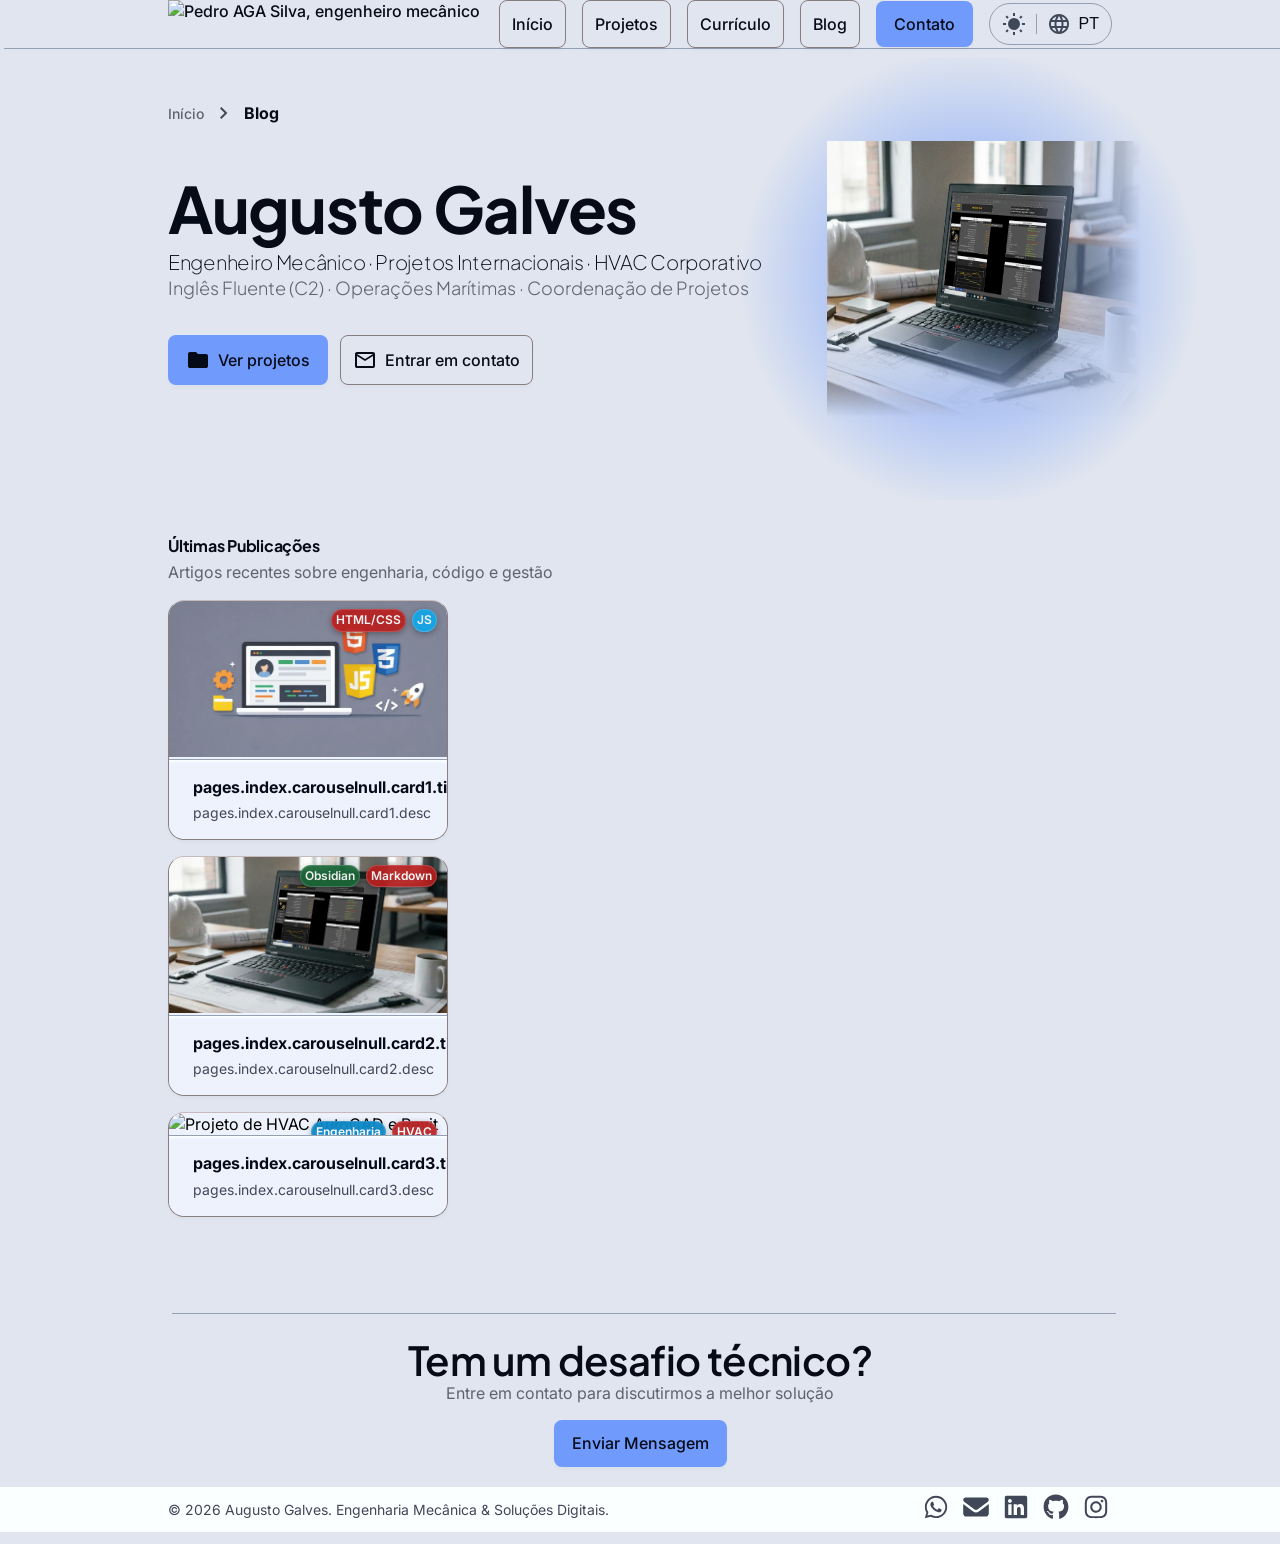
==== commit e7f92c3e: "Adjusted: Blog page article list adjusted to vertical instead of a carousel" ====
--- a/blog/index.html
+++ b/blog/index.html
@@ -82,10 +82,15 @@
         extraclasses-heroimage = ""
     ></t-hero>
 
-    <section id="artigos">
-        <t-card-carousel-reduced carousel-id="blog-posts">
+    <section id="artigos" class="container mt-8 mb-8">
+        <div class="mb-4">
+            <h2 class="card-title" data-i18n="pages.blog.list_posts.title">Últimas Publicações</h2>
+            <p class="subtext mt-1" data-i18n="pages.blog.list_posts.subtitle">Artigos recentes sobre engenharia, código e gestão</p>
+        </div>
+
+        <t-card-col card-group-id="blog-posts">
             <t-card-media
-                carousel-id = "blog-posts"
+                card-group-id = "blog-posts"
                 card-id = "1"
                 link_image = "/projects/dev-portfolio-website/cover.webp"
                 link_click = "/blog/criando-componentes-js/"
@@ -97,7 +102,7 @@
             ></t-card-media>        
             
             <t-card-media
-                carousel-id = "blog-posts"
+                card-group-id = "blog-posts"
                 card-id = "2"
                 link_image = "/projects/dev-belt-system-design/notebook-spreadsheet.webp"
                 link_click = "/blog/gestao-conhecimento-obsidian/"
@@ -109,7 +114,7 @@
             ></t-card-media>              
             
             <t-card-media
-                carousel-id = "blog-posts"
+                card-group-id = "blog-posts"
                 card-id = "3"
                 link_image = "/assets/images/thumbnail-HVAC.webp"
                 link_click = "/blog/eficiencia-sistemas-hvac/"
@@ -119,7 +124,7 @@
                 badge-name2 = "HVAC"
                 badge_class2 = "badge--autocad"
             ></t-card-media>
-        </t-card-carousel-reduced>
+        </t-card-col>
     </section>
 
 </main>
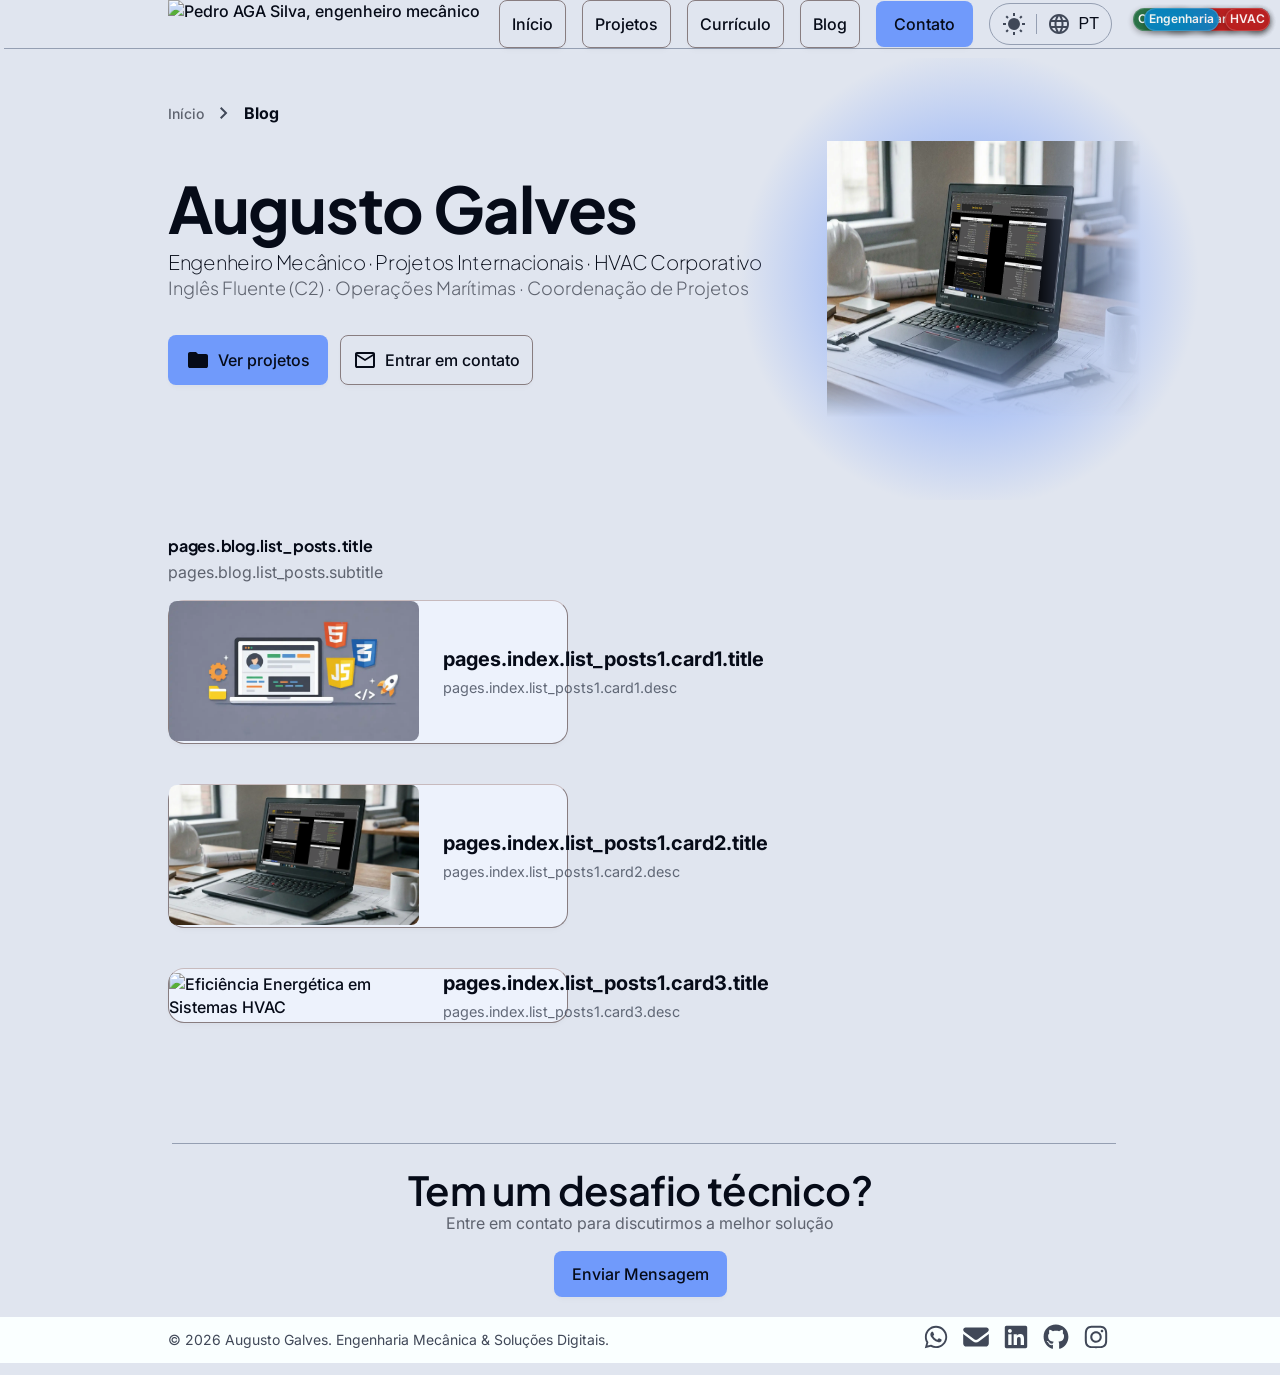
==== commit c0565267: "Adjusted: Layout overhaul on Blog article list" ====
--- a/blog/index.html
+++ b/blog/index.html
@@ -43,6 +43,7 @@
     <script src="/assets/js/components/CardCol.js"></script>
     <script src="/assets/js/components/CardIcon.js"></script>
     <script src="/assets/js/components/CardMedia.js"></script>
+    <script src="/assets/js/components/CardHorizontal.js"></script>
     <script src="/assets/js/components/CardCarousel.js"></script>
     <script src="/assets/js/components/CardCarouselReduced.js"></script>
     <script src="/assets/js/components/CTA.js"></script>
@@ -88,9 +89,9 @@
             <p class="subtext mt-1" data-i18n="pages.blog.list_posts.subtitle">Artigos recentes sobre engenharia, código e gestão</p>
         </div>
 
-        <t-card-col card-group-id="blog-posts">
-            <t-card-media
-                card-group-id = "blog-posts"
+        <t-card-col card-group-id="list_posts1">
+            <t-card-horizontal
+                card-group-id = "list_posts1"
                 card-id = "1"
                 link_image = "/projects/dev-portfolio-website/cover.webp"
                 link_click = "/blog/criando-componentes-js/"
@@ -99,10 +100,10 @@
                 badge_class1 = "badge--autocad"
                 badge-name2 = "JS"
                 badge_class2 = "badge--revit"
-            ></t-card-media>        
+            ></t-card-horizontal>        
             
-            <t-card-media
-                card-group-id = "blog-posts"
+            <t-card-horizontal
+                card-group-id = "list_posts1"
                 card-id = "2"
                 link_image = "/projects/dev-belt-system-design/notebook-spreadsheet.webp"
                 link_click = "/blog/gestao-conhecimento-obsidian/"
@@ -111,10 +112,10 @@
                 badge_class1 = "badge--excel"
                 badge-name2 = "Markdown"
                 badge_class2 = "badge--autocad"
-            ></t-card-media>              
+            ></t-card-horizontal>              
             
-            <t-card-media
-                card-group-id = "blog-posts"
+            <t-card-horizontal
+                card-group-id = "list_posts1"
                 card-id = "3"
                 link_image = "/assets/images/thumbnail-HVAC.webp"
                 link_click = "/blog/eficiencia-sistemas-hvac/"
@@ -123,7 +124,7 @@
                 badge_class1 = "badge--hap"
                 badge-name2 = "HVAC"
                 badge_class2 = "badge--autocad"
-            ></t-card-media>
+            ></t-card-horizontal>
         </t-card-col>
     </section>
 
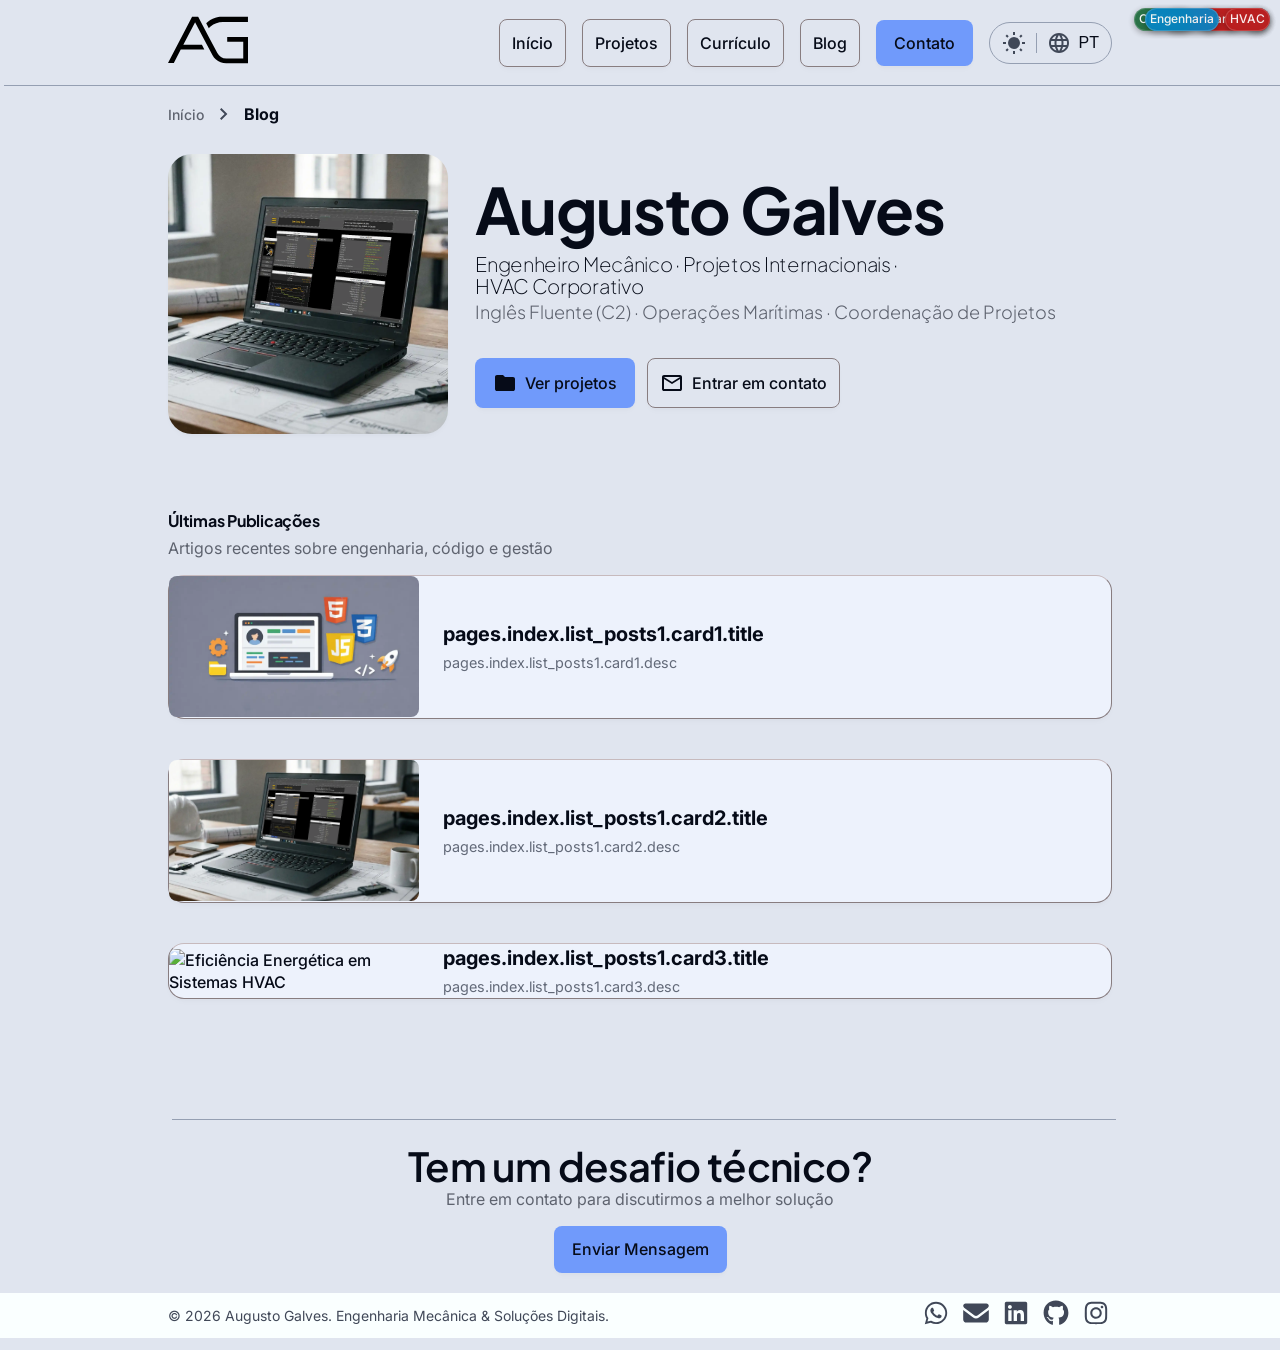
==== commit 6ce08562: "Fixed: Cardmedia.js component" ====
--- a/blog/index.html
+++ b/blog/index.html
@@ -72,7 +72,7 @@
         </div>
     </div>
 
-    <t-hero
+    <t-hero-reverse
         link-herobutton1 = "#artigos"
         extraattributes-herobutton1 = ''
         icon-svg1 = '<svg class="svgicon-xsmall mr-2" fill="currentColor" xmlns="http://www.w3.org/2000/svg" height="24px" viewBox="0 -960 960 960" width="24px"><path d="M160-160q-33 0-56.5-23.5T80-240v-480q0-33 23.5-56.5T160-800h240l80 80h320q33 0 56.5 23.5T880-640v400q0 33-23.5 56.5T800-160H160Z"/></svg>'
@@ -81,12 +81,12 @@
         icon-svg2 = '<svg class="svgicon-xsmall mr-2" fill="currentColor" xmlns="http://www.w3.org/2000/svg" viewBox="0 -960 960 960"><path d="M160-160q-33 0-56.5-23.5T80-240v-480q0-33 23.5-56.5T160-800h640q33 0 56.5 23.5T880-720v480q0 33-23.5 56.5T800-160H160Zm320-280L160-640v400h640v-400L480-440Zm0-80 320-200H160l320 200ZM160-640v-80 480-400Z"/></svg>'
         link-heroimage = "/projects/notebook-on-the-table.webp"
         extraclasses-heroimage = ""
-    ></t-hero>
+    ></t-hero-reverse>
 
     <section id="artigos" class="container mt-8 mb-8">
         <div class="mb-4">
-            <h2 class="card-title" data-i18n="pages.blog.list_posts.title">Últimas Publicações</h2>
-            <p class="subtext mt-1" data-i18n="pages.blog.list_posts.subtitle">Artigos recentes sobre engenharia, código e gestão</p>
+            <h2 class="card-title" data-i18n="pages.blog.list_posts1.title">Últimas Publicações</h2>
+            <p class="subtext mt-1" data-i18n="pages.blog.list_posts1.subtitle">Artigos recentes sobre engenharia, código e gestão</p>
         </div>
 
         <t-card-col card-group-id="list_posts1">
--- a/assets/css/style.css
+++ b/assets/css/style.css
@@ -128,7 +128,7 @@
 /* ███████████████████████  🖼️ ICONS CHANGES   █████████████████████████████ */
 /* ────────────────────────────────────────────────────────────────────────── */
 
-:root[data-theme="light"] .logo-header{content: url("/assets/img/LogoDark_Pedro AGA Silva Engenheiro Mecânico.png"); }
+:root[data-theme="light"] .logo-header{content: url("/assets/images/logo-dark.svg"); }
 
 :root[data-theme="dark"] .icon-moon {display: block; }
 :root[data-theme="dark"] .icon-sun {display: none; }
@@ -866,7 +866,6 @@
 	gap: var(--spacing4);
 	/* Sizing */
 	width: 100%; 
-	max-width: 400px; /* Aqui você limita a largura caso não queira que o card vertical fique gigante na tela */
 }
 
 t-card-icon {
@@ -985,11 +984,13 @@
 
 /* ─── BADGES ───────────────────────────────────────────────────────────────────────────────────────── ✣ ─ */
 .badge{
-	/* Visuals */
+	/* Layout */
+  display: inline-flex;
+  white-space: nowrap;
   padding: 2px 4px;
 	/* Typograph */
   font-size: var(--spacing3);
-  font-weight: 600;
+  font-weight: 500;
 	/* Visuals */
   color: white;
   opacity:.9;
@@ -1299,16 +1300,21 @@
 .hero-image{
  	/* Layout */
   position: relative;
+  margin-top: var(--spacing3);
+  margin-bottom: var(--spacing3);
   /* Sizing */
   width: 35%;
 }
-
 .hero-image img{
 	/* Layout */
   position: relative;
   z-index: 1;
   /*Sizing*/
   width: 110%;
+}
+
+
+.image-glow img{
   /* Effects */
 	-webkit-mask-image: 
     linear-gradient(to bottom, black 65%, rgba(0,0,0,0.5) 85%, transparent 100%), 
@@ -1320,7 +1326,7 @@
   mask-composite: intersect;
 }
 
-.hero-image::before{
+.image-glow::before{
   /* Layout */
   content: "";
   position: absolute;
@@ -1340,6 +1346,19 @@
 @keyframes glowPulse {
     0% { opacity: 0.5; transform: scale(0.95); }
     100% { opacity: 1; transform: scale(1.05); }
+}
+
+/* ─── HERO MOD ───────────────────────────────────────────────────────────────────────────────────────── ✣ ─ */
+
+/* Utilizada para a foto sem herdar o radial-gradient da capa padrão */
+.hero-image2 {
+    width: 100%;
+    max-width: 280px;
+    height: auto;
+    border-radius: var(--spacing5);
+    box-shadow: var(--shadow);
+    object-fit: cover;
+    aspect-ratio: 1/1;
 }
 
 /* ─── CONTACT FORM ─────────────────────────────────────────────────────────────────────────────────────────── ✣ ─ */
@@ -1455,35 +1474,36 @@
 
 
 /* ────────────────────────────────────────────────────────────────────────── */
-/* ████████████████  📄 LAYOUT: PÁGINA DE CURRÍCULO  ████████████████████████ */
+/* ████████████████  📄 RENOMEAR ESSAS CLASSES ABAIXO E REORGANIZAR  ████████████████████████ */
 /* ────────────────────────────────────────────────────────────────────────── */
 
 /* ─── Grid Principal (2 Colunas) ─────────────────────────────────────── ✣ ─ */
 /* Layout assíncrono para separar a Timeline principal da Sidebar Fixa */
 .resume-grid {
     display: grid;
-    grid-template-columns: 2.5fr 1fr;
+    /* minmax previne que o conteúdo interno force o contêiner a estourar a tela */
+    grid-template-columns: minmax(0, 2.5fr) minmax(0, 1fr); 
     gap: var(--spacing8);
-    align-items: flex-start;
-}
-
-/* ─── Imagem do Hero no Currículo ────────────────────────────────────── ✣ ─ */
-/* Utilizada para a foto sem herdar o radial-gradient da capa padrão */
-.resume-hero-img {
-    width: 100%;
-    max-width: 280px;
-    height: auto;
-    border-radius: var(--spacing5);
-    box-shadow: var(--shadow);
-    object-fit: cover;
-    aspect-ratio: 1/1;
+    align-items: start;
 }
 
 /* ─── Sidebar Fixa ───────────────────────────────────────────────────── ✣ ─ */
 .sticky-sidebar {
     position: sticky;
+    position: -webkit-sticky; /* Suporte para Safari */
     top: calc(100px + var(--spacing5)); /* Desconto da Header + Margem de respiro */
-}
+    align-self: start; 
+}
+
+.resume-sidebar .card-subtitle {
+    white-space: nowrap; 
+    font-size: clamp(0.65rem, 1.5vw, 0.875rem); /* Ajuste o 0.875rem para o tamanho padrão da sua fonte */
+}
+
+.resume-sidebar svg {
+    flex-shrink: 0;
+}
+
 
 /* ─── Menu de Abas (In-Page) ─────────────────────────────────────────── ✣ ─ */
 .resume-tabs {
@@ -1540,6 +1560,7 @@
     /* Truque para 'cortar' a linha do background mantendo semântica */
     box-shadow: 0 0 0 6px var(--color-bg-dark); 
 }
+
 
 /* ─── Listas dentro dos Cards de Experiência ─────────────────────────── ✣ ─ */
 .resume-list {
@@ -1572,6 +1593,60 @@
 }
 
 
+
+/* =========================================
+   Galeria de Imagens do Projeto
+========================================= */
+
+.project-gallery {
+    display: flex;
+    gap: 1.5rem; /* Equivalente à sua classe gap3 */
+    overflow-x: auto;
+    padding-bottom: 1rem; /* Espaço para a barra de rolagem */
+    margin-bottom: 2rem;
+    
+    /* Scroll Snap para criar o efeito de "deslizar e encaixar" */
+    scroll-snap-type: x mandatory;
+    scroll-behavior: smooth;
+
+    /* Estilo da barra de rolagem (Firefox) */
+    scrollbar-width: thin;
+    scrollbar-color: #555 transparent; /* Pode usar as suas variáveis CSS, ex: var(--primary) */
+}
+
+/* Estilo da barra de rolagem (Chrome, Safari, Edge) */
+.project-gallery::-webkit-scrollbar {
+    height: 8px;
+}
+.project-gallery::-webkit-scrollbar-track {
+    background: transparent;
+}
+.project-gallery::-webkit-scrollbar-thumb {
+    background-color: #555; /* Cor da barra */
+    border-radius: 4px;
+}
+
+/* Imagens dentro da galeria */
+.project-gallery img {
+    height: 400px; /* Mantém todas as imagens com a mesma altura */
+    width: auto;
+    max-width: 90vw; /* Evita que uma imagem ocupe mais do que a largura do ecrã */
+    object-fit: cover;
+    flex-shrink: 0; /* Impede que o flexbox esmague as imagens */
+    border-radius: 8px; /* Equivalente à sua classe border-radius-small */
+    
+    /* Ponto de paragem do scroll */
+    scroll-snap-align: start;
+}
+
+/* Responsividade para telemóveis e tablets pequenos */
+@media (max-width: 768px) {
+    .project-gallery img {
+        height: 250px; /* Reduz a altura das imagens para não ocupar o ecrã todo */
+    }
+}
+
+
 /* ────────────────────────────────────────────────────────────────────────── */
 /* ██████████████████████   ⚙️ UTILITY CLASSES     ██████████████████████████ */
 /* ────────────────────────────────────────────────────────────────────────── */
@@ -1596,6 +1671,7 @@
 .gap3{gap: var(--spacing3); }
 .gap4{gap: var(--spacing4); }
 .gap5{gap: var(--spacing5); }
+.gap6{gap: var(--spacing6); }
 .gap7{gap: var(--spacing7); }
 .gap8{gap: var(--spacing8); }
 .gap9{gap: var(--spacing9); }
@@ -1974,7 +2050,7 @@
     min-width: 180px;
   }
 
-  .hero-image::before {
+  .image-glow::before {
     /* Layout */
     display: none;
   }
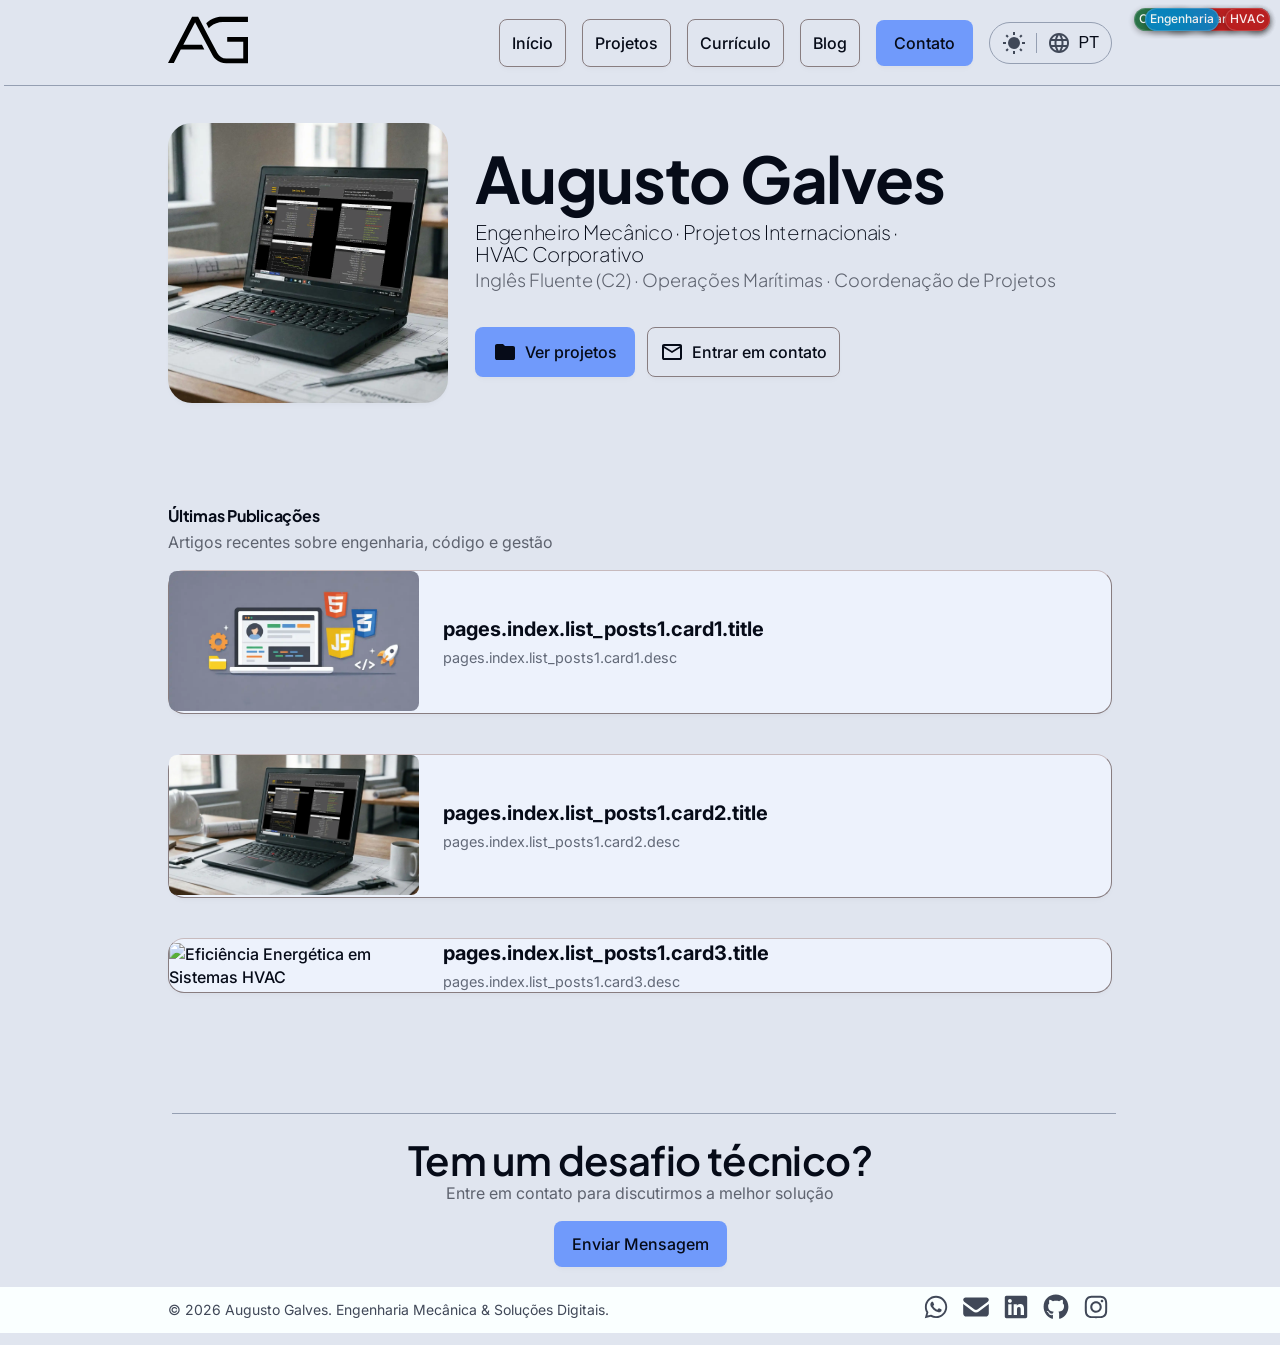
==== commit 11a8b484: "Refactored: style.css. Changed: Added defer attribute to all scripts" ====
--- a/blog/index.html
+++ b/blog/index.html
@@ -1,23 +1,29 @@
-<!DOCTYPE html>
+<!-- ──────────────────────────────────────────────────────────────────────────-->
+<!-- ██████████████████████████████  HEAD START  ██████████████████████████████-->
+<!-- ──────────────────────────────────────────────────────────────────────────-->
+
+<!doctype html>
 <html lang="pt-BR">
 <head>
-    <meta charset="UTF-8">
-    <meta name="viewport" content="width=device-width, initial-scale=1.0">
+    <meta charset="UTF-8"/>
+    <meta name="viewport" content="width=device-width, initial-scale=1.0">  
+    <!-- CUSTOMIZING -->
     <link rel="icon" href="/assets/icons/favicon.svg" type="image/svg+xml">
     <link rel="apple-touch-icon" href="/assets/icons/apple-touch-icon.png">
     <meta name="theme-color" content="#222A35">
-    <link rel="preconnect" href="https://fonts.googleapis.com">
-    <link rel="preconnect" href="https://fonts.gstatic.com" crossorigin>
+    <!-- SEO SETTINGS -->
     <title data-i18n="pages.blog.meta.title">Blog | Augusto Galves</title>
     <meta data-i18n="pages.blog.meta.description" name="description" content="Artigos sobre Engenharia Mecânica, Desenvolvimento Web, Automação e Produtividade."/>
     <meta name="author" content="Augusto Galves"/>
     <meta name="robots" content="index, follow, max-image-preview:large">
     <link rel="canonical" href="https://augustogalves.com/blog/" />
+    <!-- OG TAGS -->
     <meta property="og:type" content="website">
     <meta property="og:url" content="https://augustogalves.com/blog/">
     <meta property="og:title" content="Blog | Augusto Galves">
     <meta property="og:description" content="Artigos sobre Engenharia Mecânica, Desenvolvimento Web, Automação e Produtividade.">
     <meta property="og:image" content="https://augustogalves.com/assets/images/logo-light.svg">
+    <!-- SEI LAAAAAAAAAAAA OQ  EH ISSO -->
     <script type="application/ld+json">
     {
       "@context": "https://schema.org",
@@ -33,23 +39,32 @@
       ]
     }
     </script>    
+    <!-- PRECONNECT EXTERNOS -->
+    <link rel="preconnect" href="https://fonts.googleapis.com">
+    <link rel="preconnect" href="https://fonts.gstatic.com" crossorigin>
+    <!-- PRELOAD INTERNO -->
+    <link rel="preload" as="image" href="/projects/notebook-on-the-table.webp" fetchpriority="high">
+    <!-- DOWNLOADS EXTERNOS -->
     <link href="https://fonts.googleapis.com/css2?family=Inter:ital,opsz,wght@0,14..32,100..900;1,14..32,100..900&family=JetBrains+Mono:ital,wght@0,100..800;1,100..800&family=Plus+Jakarta+Sans:ital,wght@0,200..800;1,200..800&display=swap" rel="stylesheet">
-    <link rel="stylesheet" href="/assets/css/style.css" type="text/css">
-    <script src="/assets/js/config.js"></script>
-    <script src="/assets/js/components/Header.js"></script>
-    <script src="/assets/js/components/Hero.js"></script>
-    <script src="/assets/js/components/HeroReverse.js"></script>
-    <script src="/assets/js/components/CardRow.js"></script>
-    <script src="/assets/js/components/CardCol.js"></script>
-    <script src="/assets/js/components/CardIcon.js"></script>
-    <script src="/assets/js/components/CardMedia.js"></script>
-    <script src="/assets/js/components/CardHorizontal.js"></script>
-    <script src="/assets/js/components/CardCarousel.js"></script>
-    <script src="/assets/js/components/CardCarouselReduced.js"></script>
-    <script src="/assets/js/components/CTA.js"></script>
-    <script src="/assets/js/components/Footer.js"></script>
-    <script src="/assets/js/i18n.js"></script>
-    <script src="/assets/js/main.js"></script>
+    <!-- DOWNLOADS INTERNOS (Cuidado com a ordem de download) -->
+    <link rel="stylesheet" href="/assets/css/style.css" type="text/css" defer>
+    <script src="/assets/js/config.js" defer></script>
+    <script src="/assets/js/components/Header.js" defer></script>
+    <script src="/assets/js/components/Hero.js" defer></script>
+    <script src="/assets/js/components/HeroReverse.js" defer></script>
+    <script src="/assets/js/components/IndexBar.js" defer></script>
+    <script src="/assets/js/components/CardRow.js" defer></script>
+    <script src="/assets/js/components/CardCol.js" defer></script>
+    <script src="/assets/js/components/CardIcon.js" defer></script>
+    <script src="/assets/js/components/ImageGallery.js" defer></script>
+    <script src="/assets/js/components/CardCarousel.js" defer></script>
+    <script src="/assets/js/components/CardCarouselReduced.js" defer></script>
+    <script src="/assets/js/components/CardMedia.js" defer></script>
+    <script src="/assets/js/components/CardHorizontal.js" defer></script>
+    <script src="/assets/js/components/CTA.js" defer></script>
+    <script src="/assets/js/components/Footer.js" defer></script>
+    <script src="/assets/js/i18n.js" defer></script>
+    <script src="/assets/js/main.js" defer></script>
 </head>
 
 <body>
@@ -61,16 +76,16 @@
     link_navbutton4 = "/blog/"
     link_navbutton5 = "/contact/"
     link_headerlogo_darktheme = "/assets/images/logo-light.svg"
+    alt-text = "Augusto Galves Logo"
 ></t-header>
 
 <main>
-    <div class="container">
-        <div class="flex items-center gap2 text-small my-4 subtext">
-            <a href="/" class="subtext" data-i18n="pages.blog.breadcrumb.home">Início</a>
-            <svg class="svgicon-xsmall" fill="currentColor" xmlns="http://www.w3.org/2000/svg" viewBox="0 -960 960 960"><path d="M504-480 320-664l56-56 240 240-240 240-56-56 184-184Z"/></svg>
-            <span class="card-title" data-i18n="pages.blog.breadcrumb.current">Blog</span>
-        </div>
-    </div>
+    <t-index-bar
+        link-path1 = "/"
+        link-path2 = "/projects/"
+        show-path3 = "false"
+        link-path3 = ""
+    ></t-index-bar>
 
     <t-hero-reverse
         link-herobutton1 = "#artigos"
@@ -80,6 +95,7 @@
         extraattributes-herobutton2 = ''
         icon-svg2 = '<svg class="svgicon-xsmall mr-2" fill="currentColor" xmlns="http://www.w3.org/2000/svg" viewBox="0 -960 960 960"><path d="M160-160q-33 0-56.5-23.5T80-240v-480q0-33 23.5-56.5T160-800h640q33 0 56.5 23.5T880-720v480q0 33-23.5 56.5T800-160H160Zm320-280L160-640v400h640v-400L480-440Zm0-80 320-200H160l320 200ZM160-640v-80 480-400Z"/></svg>'
         link-heroimage = "/projects/notebook-on-the-table.webp"
+        alt-text = "Augusto Galves Writing Picture"
         extraclasses-heroimage = ""
     ></t-hero-reverse>
 
--- a/assets/css/style.css
+++ b/assets/css/style.css
@@ -26,17 +26,17 @@
 	--spacing11: 10rem; /* 192 px */
 
 	/* Typograph variables */
-	--textsize-1: 0.75rem;   /* 12px */
-	--textsize-2: 0.875rem;  /* 14px */
-	--textsize-3: 1rem;    /* 16px */
-	--textsize-4: 1.125rem;  /* 18px */
-	--textsize-5: 1.25rem;   /* 20px */
-	--textsize-6: 1.5rem;    /* 24px */
-	--textsize-7: 2rem;     /* 32px */
-	--textsize-8: 2.5rem;   /* 40px */
-	--textsize-9: 3rem;     /* 48px */
-	--textsize-10: 4rem;     /* 64px */
-	--textsize-11: 5rem;    /* 80px */
+	--textsize-1: 0.75rem;	/* 12px */
+	--textsize-2: 0.875rem;	/* 14px */
+	--textsize-3: 1rem;	/* 16px */
+	--textsize-4: 1.125rem;	/* 18px */
+	--textsize-5: 1.25rem;	/* 20px */
+	--textsize-6: 1.5rem;	/* 24px */
+	--textsize-7: 2rem;	/* 32px */
+	--textsize-8: 2.5rem;	/* 40px */
+	--textsize-9: 3rem;	/* 48px */
+	--textsize-10: 4rem;	/* 64px */
+	--textsize-11: 5rem;	/* 80px */
 }
 
 
@@ -72,29 +72,29 @@
 	/* Properties and Values */
 	--shadow: 
 			0px 4px 6px -1px oklch(0 0 0 / 0.65),
-    	0px 2px 4px -1px oklch(0 0 0 / 0.05); /*Deslocamento X, Deslocamento Y, Blur, Cor da sombra RGBA*/
+			0px 2px 4px -1px oklch(0 0 0 / 0.05); /*Deslocamento X, Deslocamento Y, Blur, Cor da sombra RGBA*/
 	--shadow-hover: 
 			0px 10px 15px -3px oklch(0 0 0 / 0.72),
-    	0px 0px 0px -2px oklch(0 0 0 / 0.08);
-	--shadow-active:  
+			0px 0px 0px -2px oklch(0 0 0 / 0.08);
+	--shadow-active:
 			0px 4px 12px oklch(0 0 0 / 0.55),
-    	0px 0px 0px 1px oklch(0 0 0 / 0.04);
+			0px 0px 0px 1px oklch(0 0 0 / 0.04);
 	--border: solid 1px var(--color-border); /* Borda com cor de borda */
 }
 
 :root[data-theme="light"]{
 	/* Typography Colors */
-	--color-text-primary: oklch(0.15 0.03 265);   /* White */
-	--color-text-primary-muted: oklch(0.4 0.03 265);     /* Off white */
+	--color-text-primary: oklch(0.15 0.03 265);	/* White */
+	--color-text-primary-muted: oklch(0.4 0.03 265);	/* Off white */
 	--color-text-terciary: oklch(0.50 0.02 265); /* Subtext */
 
 	/* Brand Colors */
-	--color-bg-dark: oklch(0.92 0.015 265);   /* Plano de fundo */
-	--color-bg: oklch(0.96 0.015 265);   /* Plano de fundo */
+	--color-bg-dark: oklch(0.92 0.015 265);	/* Plano de fundo */
+	--color-bg: oklch(0.96 0.015 265);	/* Plano de fundo */
 	--color-bg-light: oklch(1 0.015 265);
-	--color-accent1: oklch(0.7 0.15 265); /* CTA Button, find #025bb0 for light mode later */
-	--color-accent1-hover: #0372db; /* CTA Button brighter*/
-	--color-accent2: oklch(0.4 0.1 85); /* Hover amarelo */
+	--color-accent1: oklch(0.7 0.15 265);	/* CTA Button, find #025bb0 for light mode later */
+	--color-accent1-hover: #0372db;	/* CTA Button brighter*/
+	--color-accent2: oklch(0.4 0.1 85);	/* Hover amarelo */
 
 	/* Feedback Colors */
 	--color-success: oklch(0.5 0.05 160); 
@@ -114,11 +114,11 @@
 	/* Properties and Values*/
 	--shadow: 
 			0px 4px 6px -1px oklch(0 0 0 / 0.02),
-    	0px 2px 4px -1px oklch(0 0 0 / 0.02); /*Deslocamento X, Deslocamento Y, Blur, Cor da sombra RGBA*/
+			0px 2px 4px -1px oklch(0 0 0 / 0.02); /*Deslocamento X, Deslocamento Y, Blur, Cor da sombra RGBA*/
 	--shadow-hover: 
 			0px 10px 15px -3px oklch(0 0 0 / 0.08),
-    	0px 4px 6px -2px oklch(0 0 0 / 0.12);
-	--shadow-active:  
+			0px 4px 6px -2px oklch(0 0 0 / 0.12);
+	--shadow-active:
 			0px 1px 2px oklch(0 0 0 / 0.05);
 	--border: solid 1px oklch(0.6 0.015 0 / 1); /* Inventei essa cor*/
 }
@@ -141,7 +141,9 @@
 /* ────────────────────────────────────────────────────────────────────────── */
 
 t-header,
+t-index-bar,
 t-hero,
+t-hero-reverse,
 t-card-row,
 t-card-carousel,
 t-card-media,
@@ -151,22 +153,29 @@
 
 /* ===== MOBILE FIRST ===== */
 t-header{min-height:95px; }
-t-hero{min-height:360px; }
-t-card-row{min-height:240px; }
-t-card-carousel{min-height:365px; }
-t-card-media{min-height:32px; } /* Ajustar esse valor */
+t-index-bar{min-height:24px; }
+t-hero{min-height:450px; }
+t-hero-reverse{min-height:450px; }
+t-card-row{min-height:425px; }
+t-card-carousel{min-height:375px; }
+t-card-carousel-reduced{min-height:365px; }
+t-card-media{min-height:32px; }
 t-cta{min-height:170px; }
 t-footer{min-height:80px; }
 
 /* ===== DESKTOP ===== */
 @media (min-width: 992px){
-  t-header{min-height:85px; }
-  t-hero{min-height:330px; }
-  t-card-row{min-height:125px; } 
-  t-card-carousel{min-height:385px; }
-  t-card-media{min-height:32px; } /* Ajustar esse valor */
-  t-cta{min-height:155px; }
-  t-footer{min-height:35px; }
+	t-header{min-height:87px; }
+	t-index-bar{min-height:24px; }
+	t-hero{min-height:330px; }
+	t-hero-reverse{min-height:330px; }
+	t-card-row{min-height:180px; } 
+	t-card-carousel{min-height:425px; }
+	t-card-carousel-reduced{min-height:380px; }
+	t-card-media{min-height:290px; }
+	t-cta{min-height:185px; }
+	t-footer{min-height:45px; }
+	.carousel__wrapper{min-height:315px; }
 }
 
 
@@ -192,12 +201,12 @@
 	flex-direction: column;
 	overflow-x: hidden; /* Esconde tudo que está fora da tela */
 	width: 100%; /* A página sempre vai ter a largura da tela */
-  min-height: 100vh; /* Altura mínima, garante que rodapé fica colado no final da tela mesmo em páginas curtas */
+	min-height: 100vh; /* Altura mínima, garante que rodapé fica colado no final da tela mesmo em páginas curtas */
 	/* Typograph */
 	font-family: var(--font-body);
-  font-size: var(--textsize-3); /*16px base*/
-  font-weight: 400;
-  line-height: 1.4;
+	font-size: var(--textsize-3); /*16px base*/
+	font-weight: 400;
+	line-height: 1.4;
 	text-wrap: pretty;
 	/* Visuals */
 	background-color: var(--color-bg-dark);
@@ -210,31 +219,6 @@
 /* ────────────────────────────────────────────────────────────────────────── */
 /* ██████████████████████████  📝 TIPOGRAFIA  ██████████████████████████████ */
 /* ────────────────────────────────────────────────────────────────────────── */
-
-/* ─── CSS CLASS FOR VARIABLE STYLE ───────────────────────────────────────────────────────────────────────────────────────── ✣ ─ */
-.plus-jakarta-sans-<uniquifier> {
-  font-family: "Plus Jakarta Sans", sans-serif;
-  font-optical-sizing: auto;
-  font-weight: <weight>;
-  font-style: normal;
-}
-
-
-.inter-<uniquifier> {
-  font-family: "Inter", sans-serif;
-  font-optical-sizing: auto;
-  font-weight: <weight>;
-  font-style: normal;
-}
-
-
-.jetbrains-mono-<uniquifier> {
-  font-family: "JetBrains Mono", monospace;
-  font-optical-sizing: auto;
-  font-weight: <weight>;
-  font-style: normal;
-}
-
 /* ─── TIPOGRAFIA GERAL ───────────────────────────────────────────────────────────────────────────────────────── ✣ ─ */
 h1, h2, h3, h4{
 	color: var(--color-text-primary);
@@ -373,18 +357,18 @@
 .hero-left h2{
 	/* Typography */
 	font-size: var(--textsize-5);
-  font-weight: 100;
+	font-weight: 100;
 }
 
 .hero-left h3{
 	/* Typography */
 	font-size: var(--textsize-4);
-  font-weight: 300;
+	font-weight: 300;
 }
 
 .card-title{
-  /* Typography */
-  font-size: var(--textsize-3);/*16px*/
+	/* Typography */
+	font-size: var(--textsize-3);/*16px*/
 	font-weight: 700;
 	line-height: 1.4; /*Espaçamento entre linhas*/
 	/* Visuals */
@@ -392,8 +376,8 @@
 }
 
 .card-subtitle{
-  /* Typography */
-  font-size: var(--textsize-2);/*14px*/
+	/* Typography */
+	font-size: var(--textsize-2);/*14px*/
 	font-weight: 400;
 	line-height: 1.5; /*Espaçamento entre linhas*/
 	/* Visuals */
@@ -402,8 +386,8 @@
 }
 
 .card-content{
-  /* Typography */
-  font-size: var(--textsize-2);/*14px*/
+	/* Typography */
+	font-size: var(--textsize-2);/*14px*/
 	font-weight: 400;
 	line-height: 1.5; /*Espaçamento entre linhas*/
 	/* Visuals */
@@ -412,8 +396,8 @@
 }
 
 strong {
-  /* Typography */
-  font-weight: 600;
+	/* Typography */
+	font-weight: 600;
 }
 
 .subtext{
@@ -422,10 +406,10 @@
 }
 
 .span-nowrap{
-    /* Layout */
-    display: block; /* Sozinho na linha */
-    /* Typography */
-    white-space: nowrap;
+	/* Layout */
+	display: block; /* Sozinho na linha */
+	/* Typography */
+	white-space: nowrap;
 }
 
 
@@ -510,18 +494,18 @@
 
 
 	.card-title{
-	  /* Typography */
-	  font-size: var(--textsize-3);/*16px*/
+		/* Typography */
+		font-size: var(--textsize-3);/*16px*/
 	}
 
 	.card-subtitle{
-	  /* Typography */
-	  font-size: var(--textsize-1);/*px*/
+		/* Typography */
+		font-size: var(--textsize-1);/*px*/
 	}
 
 	.card-content{
-	  /* Typography */
-	  font-size: var(--textsize-1);/*px*/
+		/* Typography */
+		font-size: var(--textsize-1);/*px*/
 	}
 
 	.hero-left h1{
@@ -532,13 +516,13 @@
 	.hero-left h2{
 		/* Typography */
 		font-size: var(--textsize-4);
-	  font-weight: 100;
+		font-weight: 100;
 	}
 	
 	.hero-left h3{
 		/* Typography */
 		font-size: var(--textsize-3);
-	  font-weight: 500;
+		font-weight: 500;
 	}
 }
 
@@ -552,17 +536,17 @@
 /* ─── PAGE WRAPPERS ───────────────────────────────────────────────────────────────────────────────────────── ✣ ─ */
 .container{
 	/* Layout */
-  margin: 0 auto;
-	/* Sizing */
-  padding: 0 var(--spacing10);
-  max-width: 1200px;
-  box-sizing: border-box;
-  /* Effects */
+	margin: 0 auto;
+	/* Sizing */
+	padding: 0 var(--spacing10);
+	max-width: 1200px;
+	box-sizing: border-box;
+	/* Effects */
 	transition: filter 0.3s ease; /*Acontece ao sofrer blur do hamburger menu*/
 }
 
 
-/* ───  Seção ──────────────────────────────────────────────────────── ✣ ─ */
+/* ─── Seção ──────────────────────────────────────────────────────── ✣ ─ */
 .section{
 	margin-top: var(--spacing6);
 }
@@ -645,23 +629,23 @@
 /* ███████████████████████████  🧩COMPONENTS  ███████████████████████████████ */
 /* ────────────────────────────────────────────────────────────────────────── */
 
-/* ───  BUTTON ──────────────────────────────────────────────────────── ✣ ─ */
+/* ─── BUTTON ──────────────────────────────────────────────────────── ✣ ─ */
 .btn{
 	/* Layout */
 	white-space: nowrap;
-  display: inline-flex;
-  justify-content: center;
-  align-items: center;
-	/* Visuals */
-  border: none;
-  border-radius: var(--spacing2);
-  box-shadow: var(--shadow);
-	/* Effects */
-  transition:
-    transform 0.15s ease,
-    box-shadow 0.15s ease,
-    background-color 0.2s ease,
-    color 0.2s ease;
+	display: inline-flex;
+	justify-content: center;
+	align-items: center;
+	/* Visuals */
+	border: none;
+	border-radius: var(--spacing2);
+	box-shadow: var(--shadow);
+	/* Effects */
+	transition:
+		transform 0.15s ease,
+		box-shadow 0.15s ease,
+		background-color 0.2s ease,
+		color 0.2s ease;
 }
 .btn:hover{
 	/* Visuals */
@@ -678,7 +662,7 @@
 	transform: translateY(0);
 }
 
-/* ───  BUTTON PRIMARY ──────────────────────────────────────────────────────── ✣ ─ */
+/* ─── BUTTON PRIMARY ──────────────────────────────────────────────────────── ✣ ─ */
 .btn--primary{
 	/* Sizing */
 	padding: var(--spacing3) calc(var(--spacing3)*1.5); /* vertical | horizontal */
@@ -689,7 +673,7 @@
 	background-color: var(--color-accent1); /*CTA Color*/
 }
 
-/* ───  BUTTON SECUNDARY ──────────────────────────────────────────────────────── ✣ ─ */
+/* ─── BUTTON SECUNDARY ──────────────────────────────────────────────────────── ✣ ─ */
 .btn--secondary{
 	/* Sizing */
 	padding: var(--spacing3) var(--spacing3); /* vertical | horizontal */
@@ -726,10 +710,10 @@
 }
 
 .pill-divider {
-    width: 1px;
-    height: 20px; /* 20px */
-    background-color: var(--color-border-muted);
-    margin: 0 2px;
+	width: 1px;
+	height: 20px; /* 20px */
+	background-color: var(--color-border-muted);
+	margin: 0 2px;
 }
 
 
@@ -744,7 +728,7 @@
 .svgicon-xsmall{
 	/*Size 24px*/
 	width: var(--spacing5);
-	min-width:: var(--spacing5);
+	min-width: var(--spacing5);
 	color: var(--color-text-primary-muted);
 }
 
@@ -757,17 +741,17 @@
 /* ─── CARDS ─────────────────────────────────────────────────────────────────────────────────────────── ✣ ─ */
 .card{
 	/* Visuals */
-  background-color: var(--color-bg);
-  border: var(--border);
-  border-radius: var(--spacing4);
+	background-color: var(--color-bg);
+	border: var(--border);
+	border-radius: var(--spacing4);
 	border-top: solid 1px var(--color-highlight);
 	box-shadow: var(--shadow);
 	/* Effects */
-  transition: transform 0.25s ease, box-shadow 0.25s ease, border-color 0.25s ease;
+	transition: transform 0.25s ease, box-shadow 0.25s ease, border-color 0.25s ease;
 }
 .card:hover{
 	/* Visuals */
-  border-color: var(--color-accent1);
+	border-color: var(--color-accent1);
 	box-shadow: var(--shadow-hover);
 	transform: translateY(-4px);
 }
@@ -808,7 +792,7 @@
 	/* Layout */
 	width: 100%;
 	aspect-ratio: 16/9; 
-  object-fit: cover;
+	object-fit: cover;
 	/* Sizing */
 	height: auto;
 	margin: 0;
@@ -816,15 +800,15 @@
 	/* Visuals */
 	transition: transform 0.5s ease;
 	/* Efeitos - Impedir Image Grab e Selection */
-  -webkit-user-drag: none;
-  user-drag: none; 
-  -webkit-user-select: none;
-  -moz-user-select: none;
-  -ms-user-select: none;
-  user-select: none;
+	-webkit-user-drag: none;
+	user-drag: none; 
+	-webkit-user-select: none;
+	-moz-user-select: none;
+	-ms-user-select: none;
+	user-select: none;
 }
 .card--carousel:hover .card__image {
-  transform: scale(1.05); /* Zoom suave no hover */
+	transform: scale(1.05); /* Zoom suave no hover */
 }
 
 
@@ -836,14 +820,14 @@
 
 .card__badges{
 	/* Layout */
-  display: flex;
+	display: flex;
 	position: absolute;
 	top: 10px;
-  right: 10px;
-  gap: 6px;
-  flex-wrap: wrap;
-  justify-content: flex-end;
-  z-index: 5;
+	right: 10px;
+	gap: 6px;
+	flex-wrap: wrap;
+	justify-content: flex-end;
+	z-index: 5;
 }
 
 /* ─── CARDS GROUPS ───────────────────────────────────────────────────────────────────────────────────────── ✣ ─ */
@@ -880,27 +864,27 @@
 
 /* ─── Textos do Carousel ──────────────────────────────────────────────────────── ✣ ─ */
 .card--carousel strong { /* Titulo */
-  /* Layout */
-  display: block; /* Sozinho na linha */
+	/* Layout */
+	display: block; /* Sozinho na linha */
 }
 
 .card--carousel a { /* Área de Texto (Link) */
-  /* Layout */
-  display: flex;
-  flex-direction: column;
-  justify-content: flex-start;
-  gap: var(--spacing1);
-  /* Sizing */
-  padding: var(--spacing4) calc(var(--spacing4)*1.5); /* Espaçamento interno para o texto não colar na borda */
-  flex-grow: 1; /* Ocupa o resto da altura do card */
-  /* Visuals */
-  background: var(--gradient-bg);
-  border-top: 1px solid var(--color-border-muted);
-}
-
-
-/* ─── CAROUSEL ─────────────────────────────────────────────────────────────────────────────────────────── ✣ ─ */
-.carousel-wrapper{
+	/* Layout */
+	display: flex;
+	flex-direction: column;
+	justify-content: flex-start;
+	gap: var(--spacing1);
+	/* Sizing */
+	padding: var(--spacing4) calc(var(--spacing4)*1.5); /* Espaçamento interno para o texto não colar na borda */
+	flex-grow: 1; /* Ocupa o resto da altura do card */
+	/* Visuals */
+	background: var(--gradient-bg);
+	border-top: 1px solid var(--color-border-muted);
+}
+
+
+/* ─── CAROUSEL WRAPPER ─────────────────────────────────────────────────────────────────────────────────────────── ✣ ─ */
+.carousel__wrapper{
 	/* Layout */
 	position: relative;
 	overflow: hidden;
@@ -909,100 +893,199 @@
 	/* Efeito */
 	transition: -webkit-mask-image 0.3s ease, mask-image 0.3s ease;
 	/* Efeito de fade nas bordas, caso JS não funcione */
-  -webkit-mask-image: linear-gradient(
-      to right, 
-      gray 98%, 
-      transparent 100%
-  );
-  mask-image: linear-gradient(
-      to right, 
-      gray 98%, 
-      transparent 100%
-  );
-}
-
-/* ESTADO: Nenhum (Se couber tudo na tela) */
-.carousel-wrapper[data-scroll="none"] {
-  -webkit-mask-image: none;
-  mask-image: none;
-}
-
-/* ESTADO: Meio (Fade em Ambos os lados) */
-.carousel-wrapper[data-scroll="middle"] {
-  -webkit-mask-image: linear-gradient(to right, transparent 0%, gray 2%, gray 98%, transparent 100%);
-  mask-image: linear-gradient(to right, transparent 0%, gray 2%, gray 98%, transparent 100%);
-}
-
-/* ESTADO: Fim (Fade apenas na Esquerda) */
-.carousel-wrapper[data-scroll="end"] {
-  -webkit-mask-image: linear-gradient(to right, transparent 0%, gray 2%);
-  mask-image: linear-gradient(to right, transparent 0%, gray 2%);
-}
-
-.carousel-track{
+	-webkit-mask-image: linear-gradient(
+			to right, 
+			gray 98%, 
+			transparent 100%
+	);
+	mask-image: linear-gradient(
+			to right, 
+			gray 98%, 
+			transparent 100%
+	);
+}
+.carousel__wrapper[data-scroll="none"] { /* ESTADO: Nenhum (Se couber tudo na tela) */
+	-webkit-mask-image: none;
+	mask-image: none;
+}
+.carousel__wrapper[data-scroll="middle"] { /* ESTADO: Meio (Fade em Ambos os lados) */
+	-webkit-mask-image: linear-gradient(to right, transparent 0%, gray 2%, gray 98%, transparent 100%);
+	mask-image: linear-gradient(to right, transparent 0%, gray 2%, gray 98%, transparent 100%);
+}
+.carousel__wrapper[data-scroll="end"] { /* ESTADO: Fim (Fade apenas na Esquerda) */
+	-webkit-mask-image: linear-gradient(to right, transparent 0%, gray 2%);
+	mask-image: linear-gradient(to right, transparent 0%, gray 2%);
+}
+
+/* ─── CAROUSEL TRACK ─────────────────────────────────────────────────────────────────────────────────────────── ✣ ─ */
+.carousel__track{
 	/* Layout */
 	display: flex;
-  gap: var(--spacing4); /* 16px de espaço entre cards */
-	/* Sizing */
-  padding: var(--spacing2) var(--spacing1) var(--spacing4) var(--spacing1); /* Espaçamento interno para não cortar sombras ou bordas */
+	gap: var(--spacing4); /* 16px de espaço entre cards */
+	/* Sizing */
+	padding: var(--spacing2) var(--spacing1) var(--spacing4) var(--spacing1); /* Espaçamento interno para não cortar sombras ou bordas */
 	/* Effects */
 	overflow-x: auto; /*Esconde o overflow mas mostra um scroll. Mas caso não tenha overflow, o scroll some*/
-	scrollbar-width: none; /*Esconde a scroll bar no firefox*/
+	scrollbar-width: none; /* Firefox */
 	scroll-snap-type: x mandatory;
 	scroll-padding-inline: var(--spacing1); /*Considera o padding nos snaps*/
 	scroll-behavior: smooth;	
-	scrollbar-width: none; /* Firefox */
-  -ms-overflow-style: none;  /* IE 10+ */
-  cursor: grab;
-  user-select: none;
-}
-
-.carousel-track.active{
+	-ms-overflow-style: none; /* IE 10+ */
+	cursor: grab;
+	user-select: none;
+}
+.carousel__track::-webkit-scrollbar{
+	/* Layout */
+	display: none;
+}
+.carousel__track.active{
 	/* Effects */
 	cursor: grabbing; 
-  cursor: -webkit-grabbing;
-  scroll-snap-type: none; 
-  scroll-behavior: auto;
-}
-
-.carousel-track::-webkit-scrollbar{
-	/* Layout */
-	display: none;
-}
-
-.carousel-track t-card-media {
+	cursor: -webkit-grabbing;
+	scroll-snap-type: none; 
+	scroll-behavior: auto;
+}
+
+/* ─── CAROUSEL CARDS ─────────────────────────────────────────────────────────────────────────────────────────── ✣ ─ */
+.carousel__track t-card-media {
 	flex: 0 0 calc((100% - (var(--spacing4) * 2)) / 3);
 	display: flex; /* Isso é crucial para permitir que o card interno estique */
 }
 
-.carousel-track t-card-media .card--carousel {
+.carousel__track t-card-media .card--carousel {
 	flex: 1; /* Faz todos os cards ficarem com a mesma altura */
 	width: 100%;
 	min-width: 100%; /* Sobrescreve o 280px antigo da classe .card--carousel */
 	margin: 0;
 }
 
+
+/* ─── IMAGE GALLERY ──────────────────────────────────────────── ✣ ─ */
+.image-gallery {
+	/* Layout */
+	display: flex;
+	overflow-x: auto;
+	-ms-overflow-style: none;	/* IE 10+ */
+	/* Sizing */
+	/* Effects */
+	scroll-snap-type: x mandatory;
+	scroll-behavior: smooth;
+	scrollbar-width: none; 
+	scroll-padding-inline: var(--spacing1);
+	cursor: grab;
+	user-select: none;
+}
+.image-gallery::-webkit-scrollbar {
+	/* Layout */
+	display: none;
+}
+.image-gallery.active {
+	/* Effects */
+	cursor: grabbing;
+	cursor: -webkit-grabbing;
+	scroll-snap-type: none;
+	scroll-behavior: auto;
+}
+
+@media (max-width: 768px) {
+	.image-gallery__main-image, .image-gallery__thumb-image {
+		height: 250px;
+	}
+}
+
+/* ─── IMAGE GALLERY - Main Image ──────────────────────────────────────────── ✣ ─ */
+.image-gallery__main-container {
+	/* Layout */
+	gap: var(--spacing5);
+	scroll-padding-left: var(--spacing4);
+	/* Effects */
+}
+
+.image-gallery__main-image {
+	/* Layout */
+	object-fit: cover;
+	flex-shrink: 0;
+	/* Sizing */
+	height: clamp(280px, 45vh, 500px); 
+	width: auto;
+	max-width: 85%; /* Mostra um pedaço da próxima imagem */
+	/* Effects */
+	scroll-snap-align: start;
+	will-change: transform;
+	transition: transform 0.4s ease, box-shadow 0.4s ease;
+}
+
+@media (hover: hover) and (pointer: fine) {
+	.image-gallery__main-container .image-gallery__main-image:hover {
+		/* Effects */
+		transform: none; /* Desativa hover se estiver arrastando */
+	}
+	
+	.image-gallery__main-image:hover {
+		/* Visuals */
+		box-shadow: 0 10px 30px rgba(0, 0, 0, 0.15);
+		/* Effects */
+		transform: scale(1.02);
+	}
+}
+
+/* ─── IMAGE GALLERY - Thumbnail ──────────────────────────────────────────── ✣ ─ */
+.image-gallery__thumb-container {
+	/* Layout */
+	gap: var(--spacing2);
+	/* Effects */
+	cursor: default;
+	scroll-snap-type: none;
+}
+
+.image-gallery__thumb-image {
+	/* Layout */
+	width: auto;
+	object-fit: cover; /* Garante que a imagem não distorça */
+	flex-shrink: 0;
+	/* Sizing */
+	height: 60px; /* Altura fixa elegante para a barra */
+	opacity: 0.7; 
+	/* Visuals */
+	border: 3px solid transparent; /* Borda invisível por padrão para evitar pulos no layout */
+	/* Effects */
+	cursor: pointer;
+	transition: border 0.2s ease, opacity 0.2s ease;
+}
+.image-gallery__thumb-image.is-active {
+	opacity: 1;
+	border-color: var(--color-accent1);
+}
+
+@media (hover: hover) and (pointer: fine) {
+	.image-gallery__thumb-image:hover {
+		opacity: 1;
+		border-color: color-mix(in srgb, var(--color-accent1), transparent 50%);
+	}
+}
+
+
 /* ─── BADGES ───────────────────────────────────────────────────────────────────────────────────────── ✣ ─ */
 .badge{
 	/* Layout */
-  display: inline-flex;
-  white-space: nowrap;
-  padding: 2px 4px;
+	display: inline-flex;
+	white-space: nowrap;
+	padding: 2px 4px;
 	/* Typograph */
-  font-size: var(--spacing3);
-  font-weight: 500;
-	/* Visuals */
-  color: white;
-  opacity:.9;
-  background: rgba(20,25,40,0.65);
-  border: 1px solid rgba(255,255,255,0.18);
-  border-radius: 999px;
-  box-shadow: 0 2px 6px rgba(0,0,0,0.35);
-	/* Effects */
-  -webkit-backdrop-filter: blur(6px);
-  backdrop-filter: blur(6px);
- 	transform:translateY(-2px);
- 	transition:.25s;
+	font-size: var(--spacing3);
+	font-weight: 500;
+	/* Visuals */
+	color: white;
+	opacity:.9;
+	background: rgba(20,25,40,0.65);
+	border: 1px solid rgba(255,255,255,0.18);
+	border-radius: 999px;
+	box-shadow: 0 2px 6px rgba(0,0,0,0.35);
+	/* Effects */
+	-webkit-backdrop-filter: blur(6px);
+	backdrop-filter: blur(6px);
+	transform:translateY(-2px);
+	transition:.25s;
 }
 
 .card:hover .badge{
@@ -1090,11 +1173,11 @@
 
 .navbar--mobile{
 	display: none;
-  gap: var(--spacing4); /* Espaço entre a Pílula e o Hambúrguer */ 
-}
-
-
-/* ─── HEADER - Menu offscreen  ──────────────────────────────────────────────────────── ✣ ─ */
+	gap: var(--spacing4); /* Espaço entre a Pílula e o Hambúrguer */ 
+}
+
+
+/* ─── HEADER - Menu offscreen ──────────────────────────────────────────────────────── ✣ ─ */
 .offscreen-menu{
 	/* Layout */
 	display: none;
@@ -1109,8 +1192,8 @@
 	filter: none; /*Remove o blur desse elemento*/
 	transition: right 0.3s ease;
 	/* Glass Blur Effect */
-  backdrop-filter: blur(8px); 
-  -webkit-backdrop-filter: blur(8px);
+	backdrop-filter: blur(8px); 
+	-webkit-backdrop-filter: blur(8px);
 	/* Visuals Legacy Browsers */
  	background-color: var(--color-bg-light);
  	/* Visuals */
@@ -1124,9 +1207,9 @@
 	align-items: flex-start;
 	margin-top: var(--spacing7);
 	gap: var(--spacing4);
-  /* Sizing */
+	/* Sizing */
 	padding: 0;
-  /* Effects */
+	/* Effects */
 	list-style: none;
 }
 
@@ -1140,17 +1223,17 @@
 
 /* ─── HEADER - NAV SETTINGS ───────────────────────────────────────────────────────────────────────────────────────── ✣ ─ */
 .nav-preferences {
-  /* Layout */
-  display: flex;
-  align-items: center;
-  /* Sizing */
-  padding: var(--spacing1);
-	/* Visuals */
-  background-color: transparent;
-  border: 1px solid var(--color-border-muted); 
-  border-radius: 50px; 
-	/* Effects */
-  transition: border-color 0.3s ease;
+	/* Layout */
+	display: flex;
+	align-items: center;
+	/* Sizing */
+	padding: var(--spacing1);
+	/* Visuals */
+	background-color: transparent;
+	border: 1px solid var(--color-border-muted); 
+	border-radius: 50px; 
+	/* Effects */
+	transition: border-color 0.3s ease;
 }
 .nav-preferences:hover {
 	/* Visuals */
@@ -1163,54 +1246,54 @@
 .lang-toggle{
 	/* Layout */
 	display: flex;
-  align-items: center;
-  justify-content: center;
-  gap: var(--spacing2);
-	/* Sizing */
-  padding: var(--spacing1) var(--spacing2);
+	align-items: center;
+	justify-content: center;
+	gap: var(--spacing2);
+	/* Sizing */
+	padding: var(--spacing1) var(--spacing2);
 	/* Typograph */
-  font-size: var(--spacing4);
-  color: var(--color-text-primary);
-	/* Visuals */
-  background: transparent;
-  border: none;
-  box-shadow: none;
-	/* Effects */
-  cursor: pointer;
-  transition: background-color 0.25s ease, color 0.25s ease;
+	font-size: var(--spacing4);
+	color: var(--color-text-primary);
+	/* Visuals */
+	background: transparent;
+	border: none;
+	box-shadow: none;
+	/* Effects */
+	cursor: pointer;
+	transition: background-color 0.25s ease, color 0.25s ease;
 }
 .btn-settings:hover, 
 .lang-toggle:hover {
 	/* Visuals */
-  color: var(--color-accent1);
-  background-color: var(--color-bg-dark);
+	color: var(--color-accent1);
+	background-color: var(--color-bg-dark);
 }
 
 .btn-settings {
 	/* Sizing */
-  padding-left: var(--spacing2);
-	/* Visuals */
-  border-radius: 50px 0 0 50px;
+	padding-left: var(--spacing2);
+	/* Visuals */
+	border-radius: 50px 0 0 50px;
 }
 
 .lang-toggle {
 	/* Sizing */
-  padding-right: var(--spacing2);
-	/* Visuals */
-  border-radius: 0 50px 50px 0;
-}
-
-/* ───  MAIN ──────────────────────────────────────────────── ✣ ─ */
+	padding-right: var(--spacing2);
+	/* Visuals */
+	border-radius: 0 50px 50px 0;
+}
+
+/* ─── MAIN ──────────────────────────────────────────────── ✣ ─ */
 main{
 	flex: 1; /*Main cresce por todo o espaço sobrando, para empurrar o footer para o fundo da página*/
 }
 
-/* ───  CTA ──────────────────────────────────────────────── ✣ ─ */
+/* ─── CTA ──────────────────────────────────────────────── ✣ ─ */
 t-cta{
 	margin-top: auto;
 }
 
-/* ───  FOOTER ──────────────────────────────────────────────── ✣ ─ */
+/* ─── FOOTER ──────────────────────────────────────────────── ✣ ─ */
 t-footer{
 	margin-bottom: 12px;
 }
@@ -1232,60 +1315,60 @@
 	width: 100%;
 }
 
-/* ───  Lang Menu & Selector ──────────────────────────────────────────────── ✣ ─ */
+/* ─── Lang Menu & Selector ──────────────────────────────────────────────── ✣ ─ */
 .lang-selector {
-  /* Layout */
-  position: relative;
-  display: flex;
+	/* Layout */
+	position: relative;
+	display: flex;
 }
 
 .lang-menu {
-  /* Layout */
-  display: none;
-  position: absolute;
-  top: calc(100% + var(--spacing3)); 
-  right: 0;
-  z-index: 999;
-	/* Sizing */
-  padding: var(--spacing2); /* 8px */
-  min-width: 140px;
-	/* Visuals */
-  background-color: var(--color-bg-light);
-  border: var(--border);
-  border-radius: var(--spacing2);
-  box-shadow: var(--shadow);
-  list-style: none;
-	/* Effects */
-  transform: translateY(calc(var(--spacing2) * -1));
-  transition: opacity 0.2s ease, transform 0.2s ease;
+	/* Layout */
+	display: none;
+	position: absolute;
+	top: calc(100% + var(--spacing3)); 
+	right: 0;
+	z-index: 999;
+	/* Sizing */
+	padding: var(--spacing2); /* 8px */
+	min-width: 140px;
+	/* Visuals */
+	background-color: var(--color-bg-light);
+	border: var(--border);
+	border-radius: var(--spacing2);
+	box-shadow: var(--shadow);
+	list-style: none;
+	/* Effects */
+	transform: translateY(calc(var(--spacing2) * -1));
+	transition: opacity 0.2s ease, transform 0.2s ease;
 }
 
 .lang-menu li {
-  /* Layout */
-  text-align: left;
-	/* Sizing */
-  padding: var(--spacing2) var(--spacing3);
+	/* Layout */
+	text-align: left;
+	/* Sizing */
+	padding: var(--spacing2) var(--spacing3);
 	/* Typograph */
 	/* Visuals */
-  color: var(--color-text-primary);
-  border-radius: var(--spacing1);
-	/* Effects */
-  cursor: pointer;
-  transition: background 0.2s;
+	color: var(--color-text-primary);
+	border-radius: var(--spacing1);
+	/* Effects */
+	cursor: pointer;
+	transition: background 0.2s;
 }
 
 .lang-menu li:hover {
 	/* Visuals */
-  background-color: var(--color-bg-dark); 
-  color: var(--color-accent1);
+	background-color: var(--color-bg-dark); 
+	color: var(--color-accent1);
 }
 
 .lang-selector.open .lang-menu {
-  /* Layout */
-  display: flex;
-  flex-direction: column;
-  /* Effects */
-  transform: translateY(0);
+	/* Layout */
+	display: flex;
+	flex-direction: column;
+	/* Effects */
+	transform: translateY(0);
 }
 
 /* ─── HERO ───────────────────────────────────────────────────────────────────────────────────────── ✣ ─ */
@@ -1299,66 +1382,66 @@
 
 .hero-image{
  	/* Layout */
-  position: relative;
-  margin-top: var(--spacing3);
-  margin-bottom: var(--spacing3);
-  /* Sizing */
-  width: 35%;
+	position: relative;
+	margin-top: var(--spacing3);
+	margin-bottom: var(--spacing3);
+	/* Sizing */
+	width: 35%;
 }
 .hero-image img{
 	/* Layout */
-  position: relative;
-  z-index: 1;
-  /*Sizing*/
-  width: 110%;
+	position: relative;
+	z-index: 1;
+	/*Sizing*/
+	width: 110%;
 }
 
 
 .image-glow img{
-  /* Effects */
+	/* Effects */
 	-webkit-mask-image: 
-    linear-gradient(to bottom, black 65%, rgba(0,0,0,0.5) 85%, transparent 100%), 
-    linear-gradient(to right, black 65%, rgba(0,0,0,0.5) 85%, transparent 100%);
-  -webkit-mask-composite: source-in;  
-  mask-image: 
-    linear-gradient(to bottom, black 65%, rgba(0,0,0,0.5) 85%, transparent 100%), 
-    linear-gradient(to right, black 65%, rgba(0,0,0,0.5) 85%, transparent 100%);
-  mask-composite: intersect;
+		linear-gradient(to bottom, black 65%, rgba(0,0,0,0.5) 85%, transparent 100%), 
+		linear-gradient(to right, black 65%, rgba(0,0,0,0.5) 85%, transparent 100%);
+	-webkit-mask-composite: source-in;
+	mask-image: 
+		linear-gradient(to bottom, black 65%, rgba(0,0,0,0.5) 85%, transparent 100%), 
+		linear-gradient(to right, black 65%, rgba(0,0,0,0.5) 85%, transparent 100%);
+	mask-composite: intersect;
 }
 
 .image-glow::before{
-  /* Layout */
-  content: "";
-  position: absolute;
-  inset: -30% -35%;
-  z-index: 0;
-  /* Visual */
-  background: radial-gradient(
-    circle at center,
-    var(--color-accent1, rgba(2,91,176,0.15)), /* Usando sua variável de cor principal se possível */
-    transparent 70% 
-  );
-  /* Effects */
-  pointer-events: none;
-  animation: glowPulse 6s ease-in-out infinite alternate; /* Respiração Premium */
+	/* Layout */
+	content: "";
+	position: absolute;
+	inset: -30% -35%;
+	z-index: 0;
+	/* Visual */
+	background: radial-gradient(
+		circle at center,
+		var(--color-accent1, rgba(2,91,176,0.15)), /* Usando sua variável de cor principal se possível */
+		transparent 70% 
+	);
+	/* Effects */
+	pointer-events: none;
+	animation: glowPulse 6s ease-in-out infinite alternate; /* Respiração Premium */
 }
 
 @keyframes glowPulse {
-    0% { opacity: 0.5; transform: scale(0.95); }
-    100% { opacity: 1; transform: scale(1.05); }
+	0% { opacity: 0.5; transform: scale(0.95); }
+	100% { opacity: 1; transform: scale(1.05); }
 }
 
 /* ─── HERO MOD ───────────────────────────────────────────────────────────────────────────────────────── ✣ ─ */
 
 /* Utilizada para a foto sem herdar o radial-gradient da capa padrão */
 .hero-image2 {
-    width: 100%;
-    max-width: 280px;
-    height: auto;
-    border-radius: var(--spacing5);
-    box-shadow: var(--shadow);
-    object-fit: cover;
-    aspect-ratio: 1/1;
+	width: 100%;
+	max-width: 280px;
+	height: auto;
+	border-radius: var(--spacing5);
+	box-shadow: var(--shadow);
+	object-fit: cover;
+	aspect-ratio: 1/1;
 }
 
 /* ─── CONTACT FORM ─────────────────────────────────────────────────────────────────────────────────────────── ✣ ─ */
@@ -1374,41 +1457,41 @@
 }
 
 .form-input {
-  width: 100%;
-  padding: var(--spacing4);
-  background-color: var(--color-bg-dark);
-  border: 1px solid var(--color-border-muted);
-  border-radius: var(--spacing3);
-  color: var(--color-text-primary);
-  font-family: var(--font-body);
-  font-size: var(--textsize-3);
-  outline: none;
-  transition: all 0.3s cubic-bezier(0.4, 0, 0.2, 1);
-  box-shadow: inset 0 2px 4px oklch(0 0 0 / 0.1);
+	width: 100%;
+	padding: var(--spacing4);
+	background-color: var(--color-bg-dark);
+	border: 1px solid var(--color-border-muted);
+	border-radius: var(--spacing3);
+	color: var(--color-text-primary);
+	font-family: var(--font-body);
+	font-size: var(--textsize-3);
+	outline: none;
+	transition: all 0.3s cubic-bezier(0.4, 0, 0.2, 1);
+	box-shadow: inset 0 2px 4px oklch(0 0 0 / 0.1);
 }
 .form-input::placeholder {
-  color: var(--color-text-terciary);
-  opacity: 0.5;
+	color: var(--color-text-terciary);
+	opacity: 0.5;
 }
 .form-input:focus {
-  border-color: var(--color-accent1);
-  background-color: var(--color-bg);
-  box-shadow: 
+	border-color: var(--color-accent1);
+	background-color: var(--color-bg);
+	box-shadow: 
 		0 0 0 4px color-mix(in srgb, var(--color-accent1), transparent 90%),
 		inset 0 2px 4px oklch(0 0 0 / 0.05);
-  transform: translateY(-1px);
+	transform: translateY(-1px);
 }
 
 .form-textarea {
-  min-height: 180px;
-  line-height: 1.6;
-  resize: none; /* Mantém o layout limpo */
+	min-height: 180px;
+	line-height: 1.6;
+	resize: none; /* Mantém o layout limpo */
 }
 
 /* Micro-animação para as labels ao focar no campo */
 .form-group:focus-within .card-title {
-  color: var(--color-accent1);
-  transition: color 0.3s ease;
+	color: var(--color-accent1);
+	transition: color 0.3s ease;
 }
 
 .form-group label{
@@ -1432,219 +1515,167 @@
 
 
 @media (max-width: 992px) {
-	/* ─── HEADER  ──────────────────────────────────────────────────────── ✣ ─ */
+	/* ─── HEADER ──────────────────────────────────────────────────────── ✣ ─ */
 	.offscreen-menu {
 		/* Layout */
 		display: flex;
 		right: -100%;
-  	/* Sizing */
+		/* Sizing */
 		padding: var(--spacing0) var(--spacing7);
 		height: 100vh;
 		width: 100%;
 		max-width: 250px;
-  }
-  .offscreen-menu.active{
+	}
+	.offscreen-menu.active{
 		/* Layout */
 		right: 0px;
-  	/* Effects */
+		/* Effects */
 		visibility: visible;
 		opacity: 1;
 	}
 
 
-  .navbar--mobile {
-    /* Layout */
-    display: flex;
-  }
-
-  .navbar--mobile .nav-preferences {
-    /* Effects */
-    transform: scale(0.95); 
-    transform-origin: right center;
-  }
-
-  .navbar--mobile .lang-menu {
-  	/* Layout */
-  	right: 0;
-  	left: auto;
-  	/* Sizing */
+	.navbar--mobile {
+		/* Layout */
+		display: flex;
+	}
+
+	.navbar--mobile .nav-preferences {
+		/* Effects */
+		transform: scale(0.95); 
+		transform-origin: right center;
+	}
+
+	.navbar--mobile .lang-menu {
+		/* Layout */
+		right: 0;
+		left: auto;
+		/* Sizing */
 		min-width: 130px;
 	}
 } 
 
 
-/* ────────────────────────────────────────────────────────────────────────── */
-/* ████████████████  📄 RENOMEAR ESSAS CLASSES ABAIXO E REORGANIZAR  ████████████████████████ */
+
+/* ────────────────────────────────────────────────────────────────────────── */
+/* ████  📄 REFATORAR SEÇÃO ABAIXO. ADICIONAR ANIMAÇÃO GLOW NA LINHA VERTICAL  █████████ */
 /* ────────────────────────────────────────────────────────────────────────── */
 
 /* ─── Grid Principal (2 Colunas) ─────────────────────────────────────── ✣ ─ */
 /* Layout assíncrono para separar a Timeline principal da Sidebar Fixa */
 .resume-grid {
-    display: grid;
-    /* minmax previne que o conteúdo interno force o contêiner a estourar a tela */
-    grid-template-columns: minmax(0, 2.5fr) minmax(0, 1fr); 
-    gap: var(--spacing8);
-    align-items: start;
+	display: grid;
+	/* minmax previne que o conteúdo interno force o contêiner a estourar a tela */
+	grid-template-columns: minmax(0, 2.5fr) minmax(0, 1fr); 
+	gap: var(--spacing8);
+	align-items: start;
 }
 
 /* ─── Sidebar Fixa ───────────────────────────────────────────────────── ✣ ─ */
 .sticky-sidebar {
-    position: sticky;
-    position: -webkit-sticky; /* Suporte para Safari */
-    top: calc(100px + var(--spacing5)); /* Desconto da Header + Margem de respiro */
-    align-self: start; 
+	position: sticky;
+	position: -webkit-sticky; /* Suporte para Safari */
+	top: calc(100px + var(--spacing5)); /* Desconto da Header + Margem de respiro */
+	align-self: start; 
 }
 
 .resume-sidebar .card-subtitle {
-    white-space: nowrap; 
-    font-size: clamp(0.65rem, 1.5vw, 0.875rem); /* Ajuste o 0.875rem para o tamanho padrão da sua fonte */
+	white-space: nowrap; 
+	font-size: clamp(0.65rem, 1.5vw, 0.875rem); /* Ajuste o 0.875rem para o tamanho padrão da sua fonte */
 }
 
 .resume-sidebar svg {
-    flex-shrink: 0;
+	flex-shrink: 0;
 }
 
 
 /* ─── Menu de Abas (In-Page) ─────────────────────────────────────────── ✣ ─ */
 .resume-tabs {
-    border-bottom: 1px solid var(--color-border-muted);
-    overflow-x: auto;
-    white-space: nowrap;
-    padding-bottom: var(--spacing2);
-    -ms-overflow-style: none;
-    scrollbar-width: none;
+	border-bottom: 1px solid var(--color-border-muted);
+	overflow-x: auto;
+	white-space: nowrap;
+	padding-bottom: var(--spacing2);
+	-ms-overflow-style: none;
+	scrollbar-width: none;
 }
 .resume-tabs::-webkit-scrollbar {
-    display: none;
+	display: none;
 }
 .resume-tabs a {
-    position: relative;
-    padding-bottom: var(--spacing2);
+	position: relative;
+	padding-bottom: var(--spacing2);
 }
 .resume-tabs a.active {
-    color: var(--color-accent1);
+	color: var(--color-accent1);
 }
 .resume-tabs a.active::after {
-    content: "";
-    position: absolute;
-    bottom: calc(var(--spacing2) * -1); /* Cola na borda inferior do container */
-    left: 0;
-    width: 100%;
-    height: 2px;
-    background-color: var(--color-accent1);
+	content: "";
+	position: absolute;
+	bottom: calc(var(--spacing2) * -1); /* Cola na borda inferior do container */
+	left: 0;
+	width: 100%;
+	height: 2px;
+	background-color: var(--color-accent1);
 }
 
 /* ─── Estrutura de Timeline (Experiência) ────────────────────────────── ✣ ─ */
 .resume-timeline {
-    display: flex;
-    flex-direction: column;
-    gap: var(--spacing6);
-    border-left: 2px solid var(--color-border-muted);
-    margin-left: var(--spacing2);
-    padding-left: var(--spacing6);
+	display: flex;
+	flex-direction: column;
+	gap: var(--spacing6);
+	border-left: 2px solid var(--color-border-muted);
+	margin-left: var(--spacing2);
+	padding-left: var(--spacing6);
 }
 
 .resume-timeline .timeline-item {
-    position: relative;
+	position: relative;
 }
 
 /* Bolinha da Timeline */
 .resume-timeline .timeline-dot {
-    position: absolute;
-    left: calc((var(--spacing6) * -1) - 8px); /* Volta o padding + compensa própria largura */
-    top: 24px; /* Centraliza com o Titulo do Card na Desktop */
-    width: 14px;
-    height: 14px;
-    background-color: var(--color-accent1);
-    border-radius: 50%;
-    /* Truque para 'cortar' a linha do background mantendo semântica */
-    box-shadow: 0 0 0 6px var(--color-bg-dark); 
+	position: absolute;
+	left: calc((var(--spacing6) * -1) - 8px); /* Volta o padding + compensa própria largura */
+	top: 24px; /* Centraliza com o Titulo do Card na Desktop */
+	width: 14px;
+	height: 14px;
+	background-color: var(--color-accent1);
+	border-radius: 50%;
+	/* Truque para 'cortar' a linha do background mantendo semântica */
+	box-shadow: 0 0 0 6px var(--color-bg-dark); 
 }
 
 
 /* ─── Listas dentro dos Cards de Experiência ─────────────────────────── ✣ ─ */
 .resume-list {
-    list-style-type: disc;
-    padding-left: var(--spacing5);
+	list-style-type: disc;
+	padding-left: var(--spacing5);
 }
 .resume-list li {
-    margin-bottom: var(--spacing2);
+	margin-bottom: var(--spacing2);
 }
 
 /* ─── Utilitários Extras ─────────────────────────────────────────────── ✣ ─ */
 /* Classe nativa do Flexbox ausente no seu arquivo principal */
 .resume-flex-wrap {
-    flex-wrap: wrap;
+	flex-wrap: wrap;
 }
 
 /* ─── Responsividade Mobile ──────────────────────────────────────────── ✣ ─ */
 @media (max-width: 992px) {
-    .resume-grid {
-        grid-template-columns: 1fr;
-        gap: var(--spacing6);
-    }
-    .sticky-sidebar {
-        position: relative;
-        top: 0;
-    }
-    .resume-timeline .timeline-dot {
-        top: 16px; /* Ajuste visual em telas pequenas devido à quebra de linha do h3 */
-    }
-}
-
-
-
-/* =========================================
-   Galeria de Imagens do Projeto
-========================================= */
-
-.project-gallery {
-    display: flex;
-    gap: 1.5rem; /* Equivalente à sua classe gap3 */
-    overflow-x: auto;
-    padding-bottom: 1rem; /* Espaço para a barra de rolagem */
-    margin-bottom: 2rem;
-    
-    /* Scroll Snap para criar o efeito de "deslizar e encaixar" */
-    scroll-snap-type: x mandatory;
-    scroll-behavior: smooth;
-
-    /* Estilo da barra de rolagem (Firefox) */
-    scrollbar-width: thin;
-    scrollbar-color: #555 transparent; /* Pode usar as suas variáveis CSS, ex: var(--primary) */
-}
-
-/* Estilo da barra de rolagem (Chrome, Safari, Edge) */
-.project-gallery::-webkit-scrollbar {
-    height: 8px;
-}
-.project-gallery::-webkit-scrollbar-track {
-    background: transparent;
-}
-.project-gallery::-webkit-scrollbar-thumb {
-    background-color: #555; /* Cor da barra */
-    border-radius: 4px;
-}
-
-/* Imagens dentro da galeria */
-.project-gallery img {
-    height: 400px; /* Mantém todas as imagens com a mesma altura */
-    width: auto;
-    max-width: 90vw; /* Evita que uma imagem ocupe mais do que a largura do ecrã */
-    object-fit: cover;
-    flex-shrink: 0; /* Impede que o flexbox esmague as imagens */
-    border-radius: 8px; /* Equivalente à sua classe border-radius-small */
-    
-    /* Ponto de paragem do scroll */
-    scroll-snap-align: start;
-}
-
-/* Responsividade para telemóveis e tablets pequenos */
-@media (max-width: 768px) {
-    .project-gallery img {
-        height: 250px; /* Reduz a altura das imagens para não ocupar o ecrã todo */
-    }
-}
+	.resume-grid {
+		grid-template-columns: 1fr;
+		gap: var(--spacing6);
+	}
+	.sticky-sidebar {
+		position: relative;
+		top: 0;
+	}
+	.resume-timeline .timeline-dot {
+		top: 16px; /* Ajuste visual em telas pequenas devido à quebra de linha do h3 */
+	}
+}
+
 
 
 /* ────────────────────────────────────────────────────────────────────────── */
@@ -1771,7 +1802,7 @@
 .pl-10{padding-left: var(--spacing10); }
 .pl-11{padding-left: var(--spacing11); }
 
-/* ─── MARGINS  ──────────────────────────────────────────────────────── ✣ ─ */
+/* ─── MARGINS ──────────────────────────────────────────────────────── ✣ ─ */
 .m-0{margin: 0; }
 .my-auto{margin-top: auto; margin-bottom: auto; }
 .mx-auto{margin-left: auto; margin-right: auto; }
@@ -1872,88 +1903,88 @@
 /* ████████████████████████  📱MOBILE ADJUSTMENTS   █████████████████████████ */
 /* ────────────────────────────────────────────────────────────────────────── */
 
-/* ─── Botão (X) fechar menu  ──────────────────────────────────────────────────────── ✣ ─ */
+/* ─── Botão (X) fechar menu ──────────────────────────────────────────────────────── ✣ ─ */
 .menu-close {
-  /* Layout */
-  position: absolute;
-  top: var(--spacing4);
-  right: var(--spacing4);
-  display: flex;
-  align-items: center;
-  justify-content: center;
-  /* Sizing */
-  padding: var(--spacing2);
-  /* Visuals */
-  color: var(--color-text-primary);
-  background: transparent;
-  border: none;
-  border-radius: 50%; /* Deixa o hover circular */
-  /* Effects */
-  cursor: pointer;
-  transition: background-color 0.2s ease, transform 0.2s ease;
+	/* Layout */
+	position: absolute;
+	top: var(--spacing4);
+	right: var(--spacing4);
+	display: flex;
+	align-items: center;
+	justify-content: center;
+	/* Sizing */
+	padding: var(--spacing2);
+	/* Visuals */
+	color: var(--color-text-primary);
+	background: transparent;
+	border: none;
+	border-radius: 50%; /* Deixa o hover circular */
+	/* Effects */
+	cursor: pointer;
+	transition: background-color 0.2s ease, transform 0.2s ease;
 }
 
 .menu-close:hover {
-    /* Visuals */
-    background-color: rgba(0, 0, 0, 0.40); /* Círculo sutil no fundo */
-    /* Effects */
-    transform: rotate(90deg); /* Pequena animação de rotação */
+	/* Visuals */
+	background-color: rgba(0, 0, 0, 0.40); /* Círculo sutil no fundo */
+	/* Effects */
+	transform: rotate(90deg); /* Pequena animação de rotação */
 }
 
 .menu-close svg {
-  /* Visuals */
-  stroke: currentColor;
-  stroke-width: 2;
-  fill: none;
-  stroke-linecap: round;
-  stroke-linejoin: round;
-}
-
-
-/* ─── Botão Hamburguer  ──────────────────────────────────────────────────────── ✣ ─ */
+	/* Visuals */
+	stroke: currentColor;
+	stroke-width: 2;
+	fill: none;
+	stroke-linecap: round;
+	stroke-linejoin: round;
+}
+
+
+/* ─── Botão Hamburguer ──────────────────────────────────────────────────────── ✣ ─ */
 .menu-toggle {
-  /* Layout */
-  display: none;
-  align-items: center;
-  justify-content: center;
-  /* Visuals */
-  color: var(--color-text-primary);
-  background: none;
-  border: none;
-  /* Effects */
-  cursor: pointer;
-}
-
-
-/* ─── Overlay Escuro e borrado ao abrir menu  ──────────────────────────────────────────────────────── ✣ ─ */
+	/* Layout */
+	display: none;
+	align-items: center;
+	justify-content: center;
+	/* Visuals */
+	color: var(--color-text-primary);
+	background: none;
+	border: none;
+	/* Effects */
+	cursor: pointer;
+}
+
+
+/* ─── Overlay Escuro e borrado ao abrir menu ──────────────────────────────────────────────────────── ✣ ─ */
 body.menu-open {
 	/* Layout */
 	overflow: hidden;
 }
 
 body::before {
-  /* Layout */
-  content: "";
-  position: fixed;
-  inset: 0;
-  z-index: 50;
-  /* Visuals */
-  background: rgba(0, 0, 0, 0.4);
-  backdrop-filter: blur(0px);
-  -webkit-backdrop-filter: blur(0px); /* Safari */
-  /* Effects */
-  opacity: 0;
-  visibility: hidden;
-  transition: opacity 0.4s ease, backdrop-filter 0.4s ease, visibility 0.4s; 
+	/* Layout */
+	content: "";
+	position: fixed;
+	inset: 0;
+	z-index: 50;
+	/* Visuals */
+	background: rgba(0, 0, 0, 0.4);
+	backdrop-filter: blur(0px);
+	-webkit-backdrop-filter: blur(0px); /* Safari */
+	/* Effects */
+	opacity: 0;
+	visibility: hidden;
+	transition: opacity 0.4s ease, backdrop-filter 0.4s ease, visibility 0.4s; 
 }
 
 body.menu-open::before {
-  /* Visuals */
-  backdrop-filter: blur(6px);
-  -webkit-backdrop-filter: blur(6px); /* Safari */
-  /* Effects */
-  opacity: 1;
-  visibility: visible;
+	/* Visuals */
+	backdrop-filter: blur(6px);
+	-webkit-backdrop-filter: blur(6px); /* Safari */
+	/* Effects */
+	opacity: 1;
+	visibility: visible;
 }
 
 /* ─── Mudanças tela pequena ──────────────────────────────────────────────────────── ✣ ─ */
@@ -1961,164 +1992,165 @@
 
 	/* ─── Sticky header ──────────────────────────────────────────────────────── ✣ ─ */
 	t-header {
-    position: sticky;
-    top: 0;
-    z-index: 990;
-  }
+		position: sticky;
+		top: 0;
+		z-index: 990;
+	}
 
 	header {
 		/* Layout */
-    position: sticky;
-    top: 0;
-    z-index: 990;
-  	/* Visuals */
-    background-color: rgba(255, 255, 255, 0.85);
-    border-bottom: 1px solid rgba(0, 0, 0, 0.05);
-    /* Glass Blur Effect */
-    backdrop-filter: blur(8px); 
-    -webkit-backdrop-filter: blur(8px);
-  	/* Effects */
-    transition: background-color 0.3s ease;
-  }
-
-  [data-theme="dark"] header {
-    /* Visuals */
-    background-color: rgba(15, 23, 42, 0.85);
-    border-bottom: 1px solid rgba(255, 255, 255, 0.1);
-  }
+		position: sticky;
+		top: 0;
+		z-index: 990;
+		/* Visuals */
+		background-color: rgba(255, 255, 255, 0.85);
+		border-bottom: 1px solid rgba(0, 0, 0, 0.05);
+		/* Glass Blur Effect */
+		backdrop-filter: blur(8px); 
+		-webkit-backdrop-filter: blur(8px);
+		/* Effects */
+		transition: background-color 0.3s ease;
+	}
+
+	[data-theme="dark"] header {
+		/* Visuals */
+		background-color: rgba(15, 23, 42, 0.85);
+		border-bottom: 1px solid rgba(255, 255, 255, 0.1);
+	}
 
 	/* ─── CARDS & CAROUSEL ──────────────────────────────────────────────────────── ✣ ─ */
 
-  .carousel-track t-card-media {
-    /* Layout */
-    flex: 0 0 calc((100% - var(--spacing4)) / 1.4);
-    min-width: calc((100% - var(--spacing4)) / 1.4); /* Exibir apenas 1.4 cards */
-  }
-
-  .card--carousel a{
-  	padding: var(--spacing3) calc(var(--spacing3) * 1.5);
-  }
+	.carousel__track t-card-media {
+		/* Layout */
+		flex: 0 0 calc((100% - var(--spacing4)) / 1.4);
+		min-width: calc((100% - var(--spacing4)) / 1.4); /* Exibir apenas 1.4 cards */
+	}
+
+	.card--carousel a{
+		padding: var(--spacing3) calc(var(--spacing3) * 1.5);
+	}
 
 	/* ─── Elements ──────────────────────────────────────────────────────── ✣ ─ */
-  
-  .container {
-  	/* Sizing */
-  	padding: var(--spacing0) var(--spacing6);
-  }
-
-  .container .flex {
-  	/* Sizing */
-    padding-top: var(--spacing1);
-    padding-bottom: var(--spacing1);
-  }
-
-  .hero-full-line {
-  	/* Layout */
-  	justify-content: space-between;
-  }
-
-  .navbar--desktop{
-    /* Layout */
-    display: none;
-  }
-
-  .hero-left {
-    /* Layout */
-    align-items: center;
-    text-align: center;
-    margin: 0 auto;
-  	/* Sizing */
-    padding-right: 0;
-  }
-
-  .hero-image {
-    /* Layout */
-    justify-content: center;
-    align-items: center;
-  	/* Sizing */
-    width: 100%;
-  }
-
-  .hero-image img {
-    /* Layout */
-    margin-right: 0;
-    margin-top: -10px;
-    margin-bottom: -20px;
-  	/* Sizing */
-    height: auto;
-    max-width: 40%;
-    min-width: 180px;
-  }
-
-  .image-glow::before {
-    /* Layout */
-    display: none;
-  }
-
-
-
-  /* ─── Hamburguer menu show ──────────────────────────────────────────────────────── ✣ ─ */
-  .menu-toggle {
-    /* Layout */
-    display: flex;
-  }
-
-  /* ─── Language Selector ──────────────────────────────────────────────────────── ✣ ─ */
-  .lang-selector {
-    /* Layout */
-  	/* Sizing */
-  	/* Visuals */
-  	/* Effects */
-  	/* REFATORAR ISSO */
-    width: auto; 
-    display: flex;
-    justify-content: center;
-    position: relative;
-  }
-  
-  .lang-menu {
-    /* Layout */
-  	/* Sizing */
-  	/* Visuals */
-  	/* Effects */
-  	/* REFATORAR ISSO */
-    left: 50%;
-    right: auto;
-    text-align: center; 
-    min-width: 150px;
-    transform: translateX(-50%) translateY(10px);
-  }
-  
-  .lang-selector.open .lang-menu {
-    /* Layout */
-  	/* Sizing */
-  	/* Visuals */
-  	/* Effects */
-  	/* REFATORAR ISSO */
-  	display: flex; /* Não precisa de display: block se tem flex */
-  	flex-direction: column;
-  	position: absolute;
-
-  	transform: translateY(0); /* Reseta a posição para a animação funcionar */
-  }
-  
-  .lang-menu li {
-    /* Layout */
-  	/* Sizing */
-  	/* Visuals */
-  	/* Effects */
-  	/* REFATORAR ISSO */
-    text-align: center;
-    padding: var(--spacing3);
-  }
-
-
-  /* ─── Utilities mobile ──────────────────────────────────────────────────────── ✣ ─ */
-  /* ─── GENÉRICAS  ──────────────────────────────────────────────────────── ✣ ─ */
-  .w-full-mobile {width: 100%; }
-
-
-  /* ─── GAP  ──────────────────────────────────────────────────────── ✣ ─ */
+	.container {
+		/* Sizing */
+		padding: var(--spacing0) var(--spacing6);
+	}
+
+	.container .flex {
+		/* Sizing */
+		padding-top: var(--spacing1);
+		padding-bottom: var(--spacing1);
+	}
+
+	.hero-full-line {
+		/* Layout */
+		justify-content: space-between;
+	}
+
+	.navbar--desktop{
+		/* Layout */
+		display: none;
+	}
+
+	.hero-left {
+		/* Layout */
+		align-items: center;
+		text-align: center;
+		margin: 0 auto;
+		/* Sizing */
+		padding-right: 0;
+	}
+
+	.hero-image {
+		/* Layout */
+		justify-content: center;
+		align-items: center;
+		/* Sizing */
+		width: 100%;
+	}
+
+	.hero-image img {
+		/* Layout */
+		margin-right: 0;
+		margin-top: -10px;
+		margin-bottom: -20px;
+		/* Sizing */
+		height: auto;
+		max-width: 40%;
+		min-width: 180px;
+	}
+
+	.image-glow::before {
+		/* Layout */
+		display: none;
+	}
+
+
+
+	/* ─── Hamburguer menu show ──────────────────────────────────────────────────────── ✣ ─ */
+	.menu-toggle {
+		/* Layout */
+		display: flex;
+	}
+
+	/* ─── Language Selector ──────────────────────────────────────────────────────── ✣ ─ */
+	.lang-selector {
+		/* Layout */
+		/* Sizing */
+		/* Visuals */
+		/* Effects */
+		/* REFATORAR ISSO */
+		width: auto; 
+		display: flex;
+		justify-content: center;
+		position: relative;
+	}
+	
+	.lang-menu {
+		/* Layout */
+		/* Sizing */
+		/* Visuals */
+		/* Effects */
+		/* REFATORAR ISSO */
+		left: 50%;
+		right: auto;
+		text-align: center; 
+		min-width: 150px;
+		transform: translateX(-50%) translateY(10px);
+	}
+	
+	.lang-selector.open .lang-menu {
+		/* Layout */
+		/* Sizing */
+		/* Visuals */
+		/* Effects */
+		/* REFATORAR ISSO */
+		display: flex; /* Não precisa de display: block se tem flex */
+		flex-direction: column;
+		position: absolute;
+
+		transform: translateY(0); /* Reseta a posição para a animação funcionar */
+	}
+	
+	.lang-menu li {
+		/* Layout */
+		/* Sizing */
+		/* Visuals */
+		/* Effects */
+		/* REFATORAR ISSO */
+		text-align: center;
+		padding: var(--spacing3);
+	}
+
+
+	/* ─── Utilities mobile ──────────────────────────────────────────────────────── ✣ ─ */
+	/* ─── GENÉRICAS ──────────────────────────────────────────────────────── ✣ ─ */
+	.w-full-mobile {width: 100%; }
+	.w-100-mobile {width: 100%; }
+
+
+
+	/* ─── GAP ──────────────────────────────────────────────────────── ✣ ─ */
 	.gap0-mobile{gap: var(--spacing0); }
 	.gap1-mobile{gap: var(--spacing1); }
 	.gap2-mobile{gap: var(--spacing2); }
@@ -2132,7 +2164,7 @@
 	.gap10-mobile{gap: var(--spacing10); }
 	.gap11-mobile{gap: var(--spacing11); }
 	
-	/* ─── PADDINGS  ──────────────────────────────────────────────────────── ✣ ─ */
+	/* ─── PADDINGS ──────────────────────────────────────────────────────── ✣ ─ */
 	.p-0-mobile{padding: 0; }
 	
 	.p-1-mobile{padding: var(--spacing1); }
@@ -2327,10 +2359,10 @@
 /* ────────────────────────────────────────────────────────────────────────── */
 
 @media (prefers-reduced-motion: reduce) {
-  * {
-  	/* Effects */
-    transition: none !important;
-  }
+	* {
+		/* Effects */
+		transition: none !important;
+	}
 }
 
 
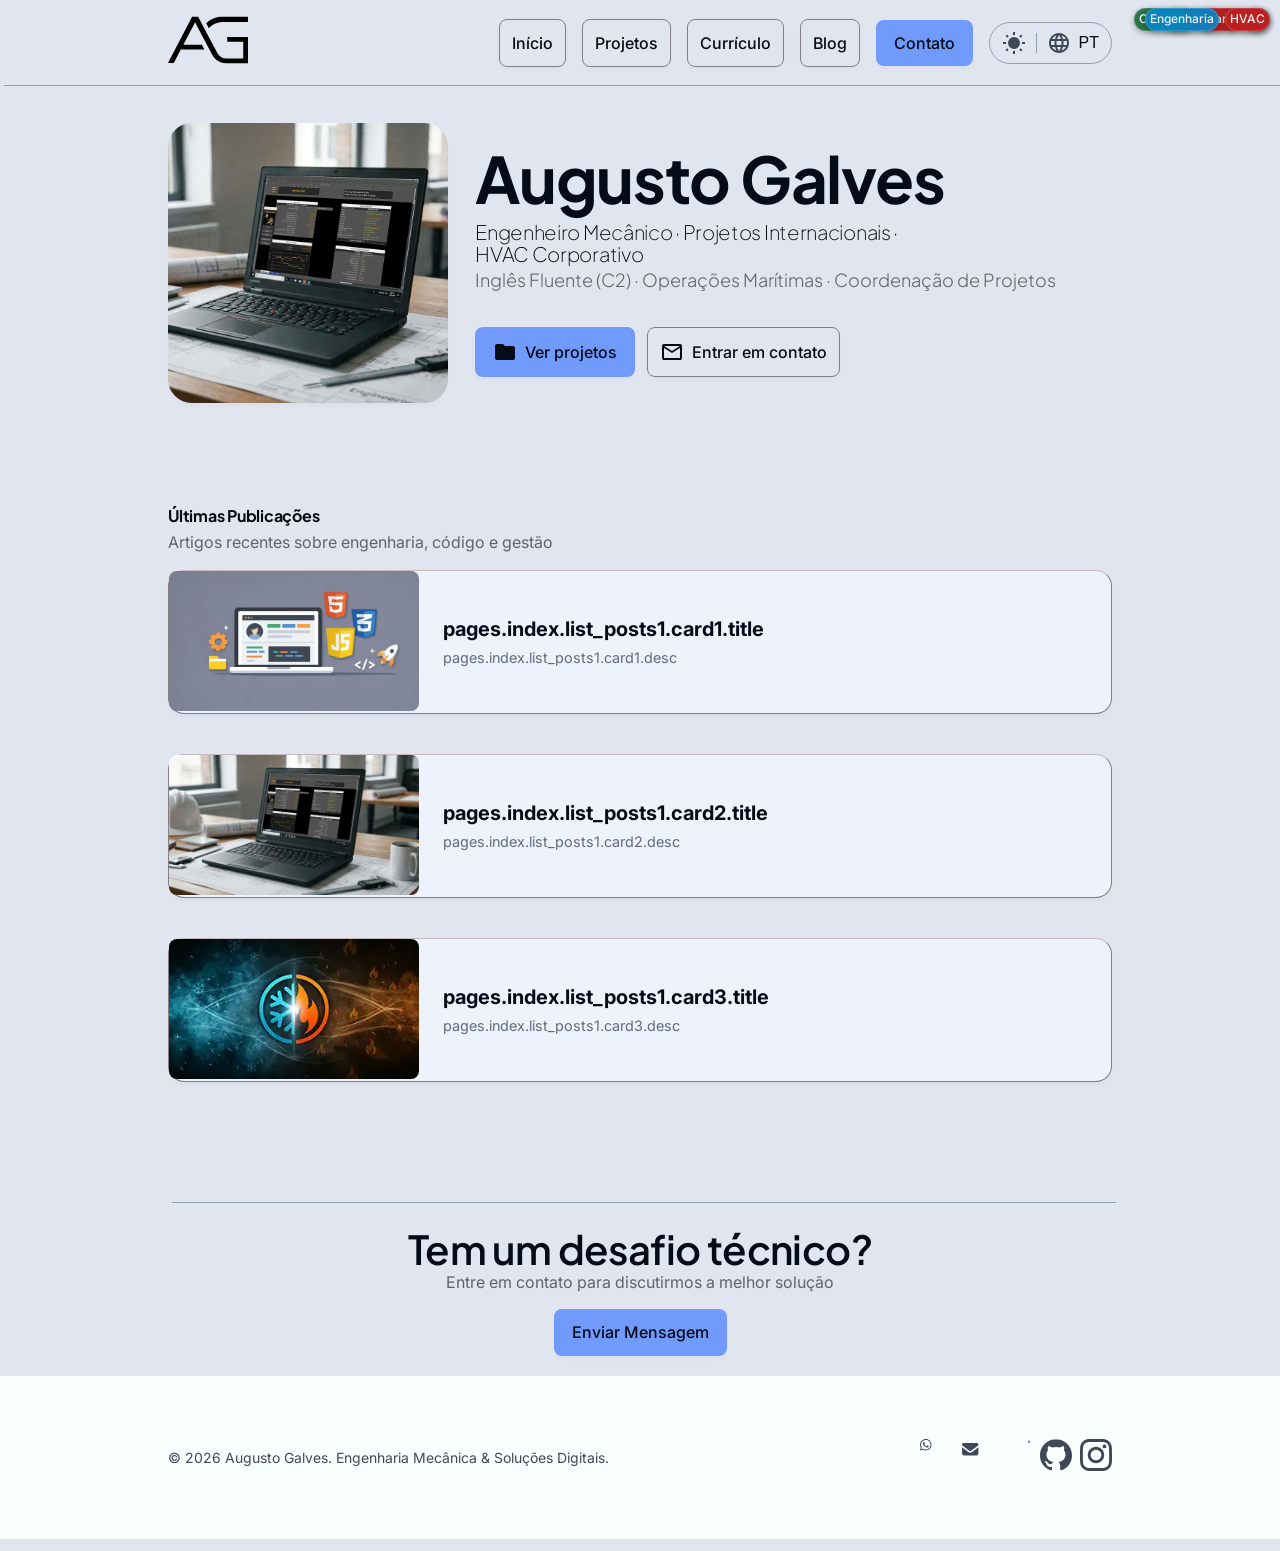
==== commit d5592a9f: "Refactored: Image thumbnails resized. SVG icons changed from inline to file reference. OG_IMAGE chan" ====
--- a/blog/index.html
+++ b/blog/index.html
@@ -22,7 +22,7 @@
     <meta property="og:url" content="https://augustogalves.com/blog/">
     <meta property="og:title" content="Blog | Augusto Galves">
     <meta property="og:description" content="Artigos sobre Engenharia Mecânica, Desenvolvimento Web, Automação e Produtividade.">
-    <meta property="og:image" content="https://augustogalves.com/assets/images/logo-light.svg">
+    <meta property="og:image" content="https://augustogalves.com/assets/images/og_image.webp">
     <!-- SEI LAAAAAAAAAAAA OQ  EH ISSO -->
     <script type="application/ld+json">
     {
@@ -32,7 +32,7 @@
       "url": "https://augustogalves.com/",
       "jobTitle": "Mechanical Engineer",
       "knowsAbout": ["IoT", "Mechanical Engineering", "Web Development", "Automation"],
-      "image": "https://augustogalves.com/assets/images/logo-light.svg",
+      "image": "https://augustogalves.com/assets/images/hero-image-1.png",
       "sameAs": [
         "https://www.linkedin.com/in/augustogalves/",
         "https://github.com/AugustoGalves"
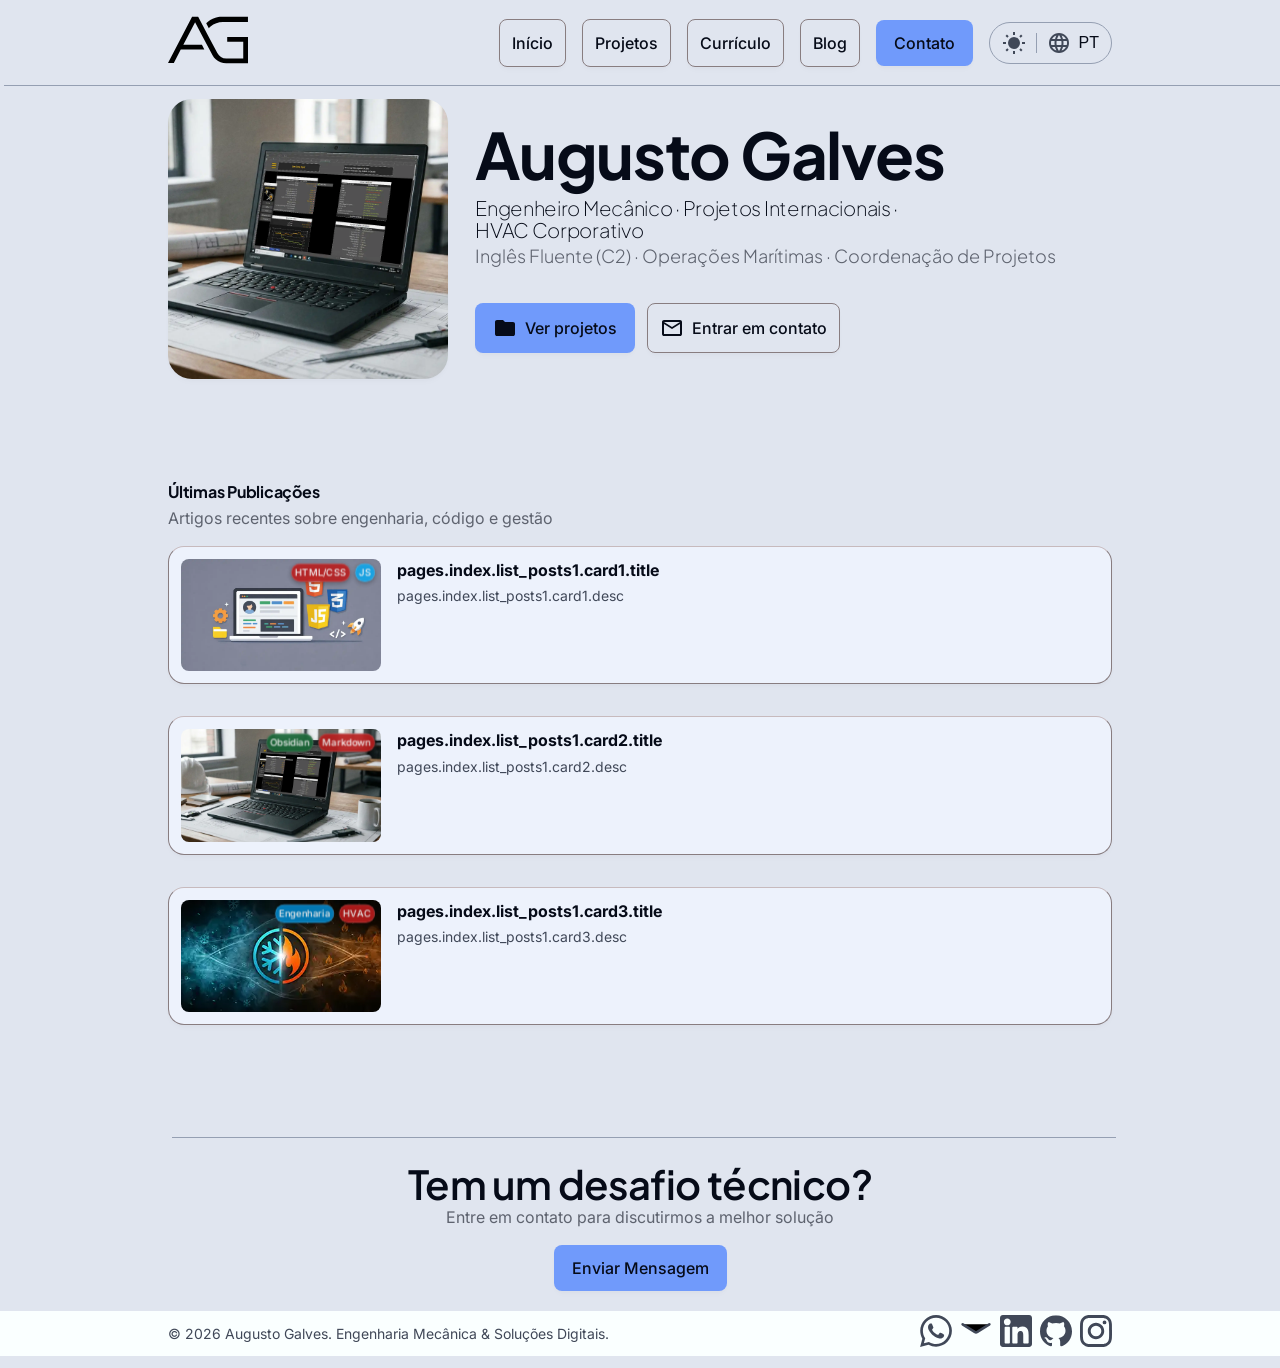
==== commit 41610258: "Adjustments: CardHorizontal.js component remade" ====
--- a/blog/index.html
+++ b/blog/index.html
@@ -52,7 +52,7 @@
     <script src="/assets/js/components/Header.js" defer></script>
     <script src="/assets/js/components/Hero.js" defer></script>
     <script src="/assets/js/components/HeroReverse.js" defer></script>
-    <script src="/assets/js/components/IndexBar.js" defer></script>
+    <script src="/assets/js/components/Breadcrumb.js" defer></script>
     <script src="/assets/js/components/CardRow.js" defer></script>
     <script src="/assets/js/components/CardCol.js" defer></script>
     <script src="/assets/js/components/CardIcon.js" defer></script>
@@ -80,12 +80,12 @@
 ></t-header>
 
 <main>
-    <t-index-bar
+    <t-breadcrumb
         link-path1 = "/"
         link-path2 = "/projects/"
         show-path3 = "false"
         link-path3 = ""
-    ></t-index-bar>
+    ></t-breadcrumb>
 
     <t-hero-reverse
         link-herobutton1 = "#artigos"
@@ -105,41 +105,41 @@
             <p class="subtext mt-1" data-i18n="pages.blog.list_posts1.subtitle">Artigos recentes sobre engenharia, código e gestão</p>
         </div>
 
-        <t-card-col card-group-id="list_posts1">
+        <t-card-col class="my-2" card-group-id="list_posts1">
             <t-card-horizontal
                 card-group-id = "list_posts1"
                 card-id = "1"
-                link_image = "/projects/dev-portfolio-website/cover.webp"
-                link_click = "/blog/criando-componentes-js/"
+                link-image = "/projects/dev-portfolio-website/cover.webp"
+                link-click = "/blog/criando-componentes-js/"
                 alt-text = "Construindo um portfólio com Vanilla JS e Web Components"
                 badge-name1 = "HTML/CSS"
-                badge_class1 = "badge--autocad"
+                badge-class1 = "badge--autocad"
                 badge-name2 = "JS"
-                badge_class2 = "badge--revit"
+                badge-class2 = "badge--revit"
             ></t-card-horizontal>        
             
             <t-card-horizontal
                 card-group-id = "list_posts1"
                 card-id = "2"
-                link_image = "/projects/dev-belt-system-design/notebook-spreadsheet.webp"
-                link_click = "/blog/gestao-conhecimento-obsidian/"
+                link-image = "/projects/dev-belt-system-design/notebook-spreadsheet.webp"
+                link-click = "/blog/gestao-conhecimento-obsidian/"
                 alt-text = "Gestão de Conhecimento com Obsidian e Markdown"
                 badge-name1 = "Obsidian"
-                badge_class1 = "badge--excel"
+                badge-class1 = "badge--excel"
                 badge-name2 = "Markdown"
-                badge_class2 = "badge--autocad"
+                badge-class2 = "badge--autocad"
             ></t-card-horizontal>              
             
             <t-card-horizontal
                 card-group-id = "list_posts1"
                 card-id = "3"
-                link_image = "/assets/images/thumbnail-HVAC.webp"
-                link_click = "/blog/eficiencia-sistemas-hvac/"
+                link-image = "/assets/images/thumbnail-HVAC.webp"
+                link-click = "/blog/eficiencia-sistemas-hvac/"
                 alt-text = "Eficiência Energética em Sistemas HVAC"
                 badge-name1 = "Engenharia"
-                badge_class1 = "badge--hap"
+                badge-class1 = "badge--hap"
                 badge-name2 = "HVAC"
-                badge_class2 = "badge--autocad"
+                badge-class2 = "badge--autocad"
             ></t-card-horizontal>
         </t-card-col>
     </section>
--- a/assets/css/style.css
+++ b/assets/css/style.css
@@ -722,6 +722,8 @@
 	/*Size 32px*/
 	width: var(--spacing6);
 	min-width: var(--spacing6);
+	height: var(--spacing6);
+	min-height: var(--spacing6);
 	color: var(--color-text-primary-muted);
 }
 
@@ -729,6 +731,8 @@
 	/*Size 24px*/
 	width: var(--spacing5);
 	min-width: var(--spacing5);
+	height: var(--spacing5);
+	min-height: var(--spacing5);
 	color: var(--color-text-primary-muted);
 }
 
@@ -1676,12 +1680,108 @@
 	}
 }
 
+/* ────────────────────────────────────────────────────────────────────────── */
+/* ████  📄 REFATORAR SEÇÃO ABAIXO.   █████████ */
+/* ────────────────────────────────────────────────────────────────────────── */
+
+/* ─── MODIFICADOR: CARD HORIZONTAL (Estilo Youtube/Lista) ─────────────────────────── ✣ ─ */
+.card--horizontal {
+    /* Layout Base */
+    display: flex;
+    flex-direction: row; /* Força sempre ficar na horizontal */
+    align-items: flex-start;
+    gap: var(--spacing4);
+    /* Sizing */
+    padding: var(--spacing3);
+    width: 100%;
+    margin-bottom: var(--spacing4);
+    /* Correção de comportamento de Link */
+    color: inherit;
+}
+
+/* ─── Thumbnail (Imagem à esquerda) ─── */
+.card--horizontal .card__media {
+    width: 200px; /* Largura fixa no desktop */
+    aspect-ratio: 16/9; /* Proporção exata de thumbnail */
+    border-radius: var(--spacing2); /* Bordas levemente arredondadas internamente */
+    overflow: hidden;
+    background-color: var(--color-bg-dark); /* Fundo caso a imagem demore a carregar */
+}
+
+.card--horizontal .card__image {
+    width: 100%;
+    height: 100%;
+    margin: 0; /* Reseta as margens negativas usadas em outros cards */
+}
+
+/* Reduz o tamanho da badge para caber na thumbnail compacta */
+.card--horizontal .card__badges--compact {
+    top: 6px;
+    right: 6px;
+    transform: scale(0.8);
+    transform-origin: top right;
+}
+
+/* ─── Conteúdo Textual (À direita) ─── */
+.card--horizontal .card__content {
+    display: flex;
+    flex-direction: column;
+    justify-content: flex-start;
+    gap: var(--spacing1);
+    flex-grow: 1; /* Ocupa o restante do espaço */
+    min-width: 0; /* CRÍTICO: Permite que o texto seja cortado pelos "..." sem quebrar o Flexbox */
+}
+
+/* Remove a margem inferior que a tag strong costuma ter */
+.card--horizontal .card-title {
+    margin-bottom: 0; 
+}
+
+
+/* ─── UTILITIES: TRUNCAR TEXTO (Adicione junto com suas classes utilitárias) ──────── ✣ ─ */
+.line-clamp-1 {
+    display: -webkit-box;
+    -webkit-line-clamp: 1;
+    -webkit-box-orient: vertical;
+    overflow: hidden;
+    text-overflow: ellipsis;
+}
+
+.line-clamp-2 {
+    display: -webkit-box;
+    -webkit-line-clamp: 2;
+    -webkit-box-orient: vertical;
+    overflow: hidden;
+    text-overflow: ellipsis;
+}
+
+
+/* ─── RESPONSIVIDADE (MOBILE) ─────────────────────────────────────────────────────────── ✣ ─ */
+@media (max-width: 992px) {
+    .card--horizontal {
+        padding: var(--spacing2); /* Mais colado nas bordas da tela */
+        gap: var(--spacing3);     /* Imagem mais perto do texto */
+    }
+
+    .card--horizontal .card__media {
+        width: 120px; /* Thumbnail bem compacta para telas de celular */
+    }
+
+    /* Ocultamos as badges no celular para focar apenas na miniatura e não poluir */
+    .card--horizontal .card__badges--compact {
+        display: none; 
+    }
+}
 
 
 /* ────────────────────────────────────────────────────────────────────────── */
 /* ██████████████████████   ⚙️ UTILITY CLASSES     ██████████████████████████ */
 /* ────────────────────────────────────────────────────────────────────────── */
 
+/* ─── LAYOUT  ──────────────────────────────────────────────────────── ✣ ─ */
+.hidden{display: none; }
+
+/* ─── SIZINGS  ──────────────────────────────────────────────────────── ✣ ─ */
 .w-full{width: 100%; }
 .w-100{width: 100%; }
 .w-90{width: 90%; }
@@ -1694,7 +1794,17 @@
 .w-20{width: 20%; }
 .w-10{width: 10%; }
 
-.hidden{display: none; }
+.h-full { height: 100%; }
+.h-100{height: 100%; }
+.h-90{height: 90%; }
+.h-80{height: 80%; }
+.h-70{height: 70%; }
+.h-60{height: 60%; }
+.h-50{height: 50%; }
+.h-40{height: 40%; }
+.h-30{height: 30%; }
+.h-20{height: 20%; }
+.h-10{height: 10%; }
 
 .gap0{gap: var(--spacing0); }
 .gap1{gap: var(--spacing1); }
@@ -1896,6 +2006,15 @@
 .ml-9{margin-left: var(--spacing9); }
 .ml-10{margin-left: var(--spacing10); }
 .ml-11{margin-left: var(--spacing11); }
+
+/* ─── MISCELÂNEA  ──────────────────────────────────────────────────────── ✣ ─ */
+.object-cover { object-fit: cover; }
+.shrink-0 {flex-shrink: 0; }
+.self-stretch {align-self: stretch; }
+.relative {position: relative; }
+.no-underline {text-decoration: none; }
+.text-inherit {color: inherit; }
+.overflow-hidden{overflow: hidden; }
 
 
 
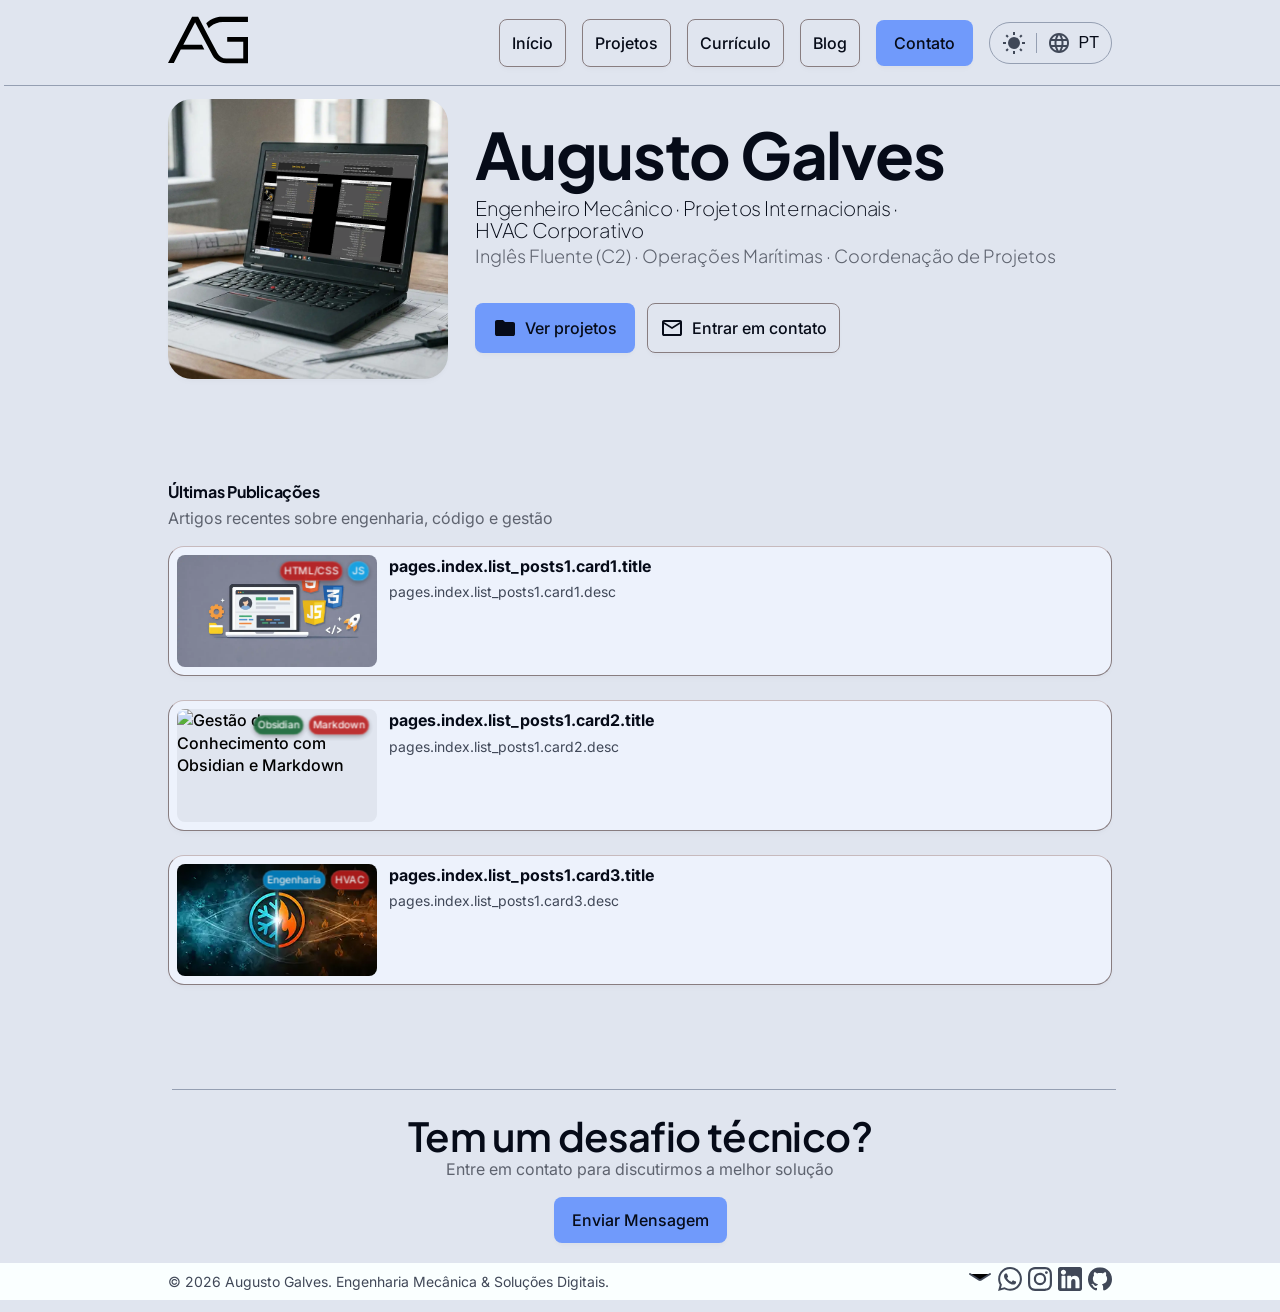
==== commit dba1c1c6: "Add: en.JS and es.JS updated Fixes: Small layout fixes" ====
--- a/blog/index.html
+++ b/blog/index.html
@@ -110,7 +110,7 @@
                 card-group-id = "list_posts1"
                 card-id = "1"
                 link-image = "/projects/dev-portfolio-website/cover.webp"
-                link-click = "/blog/criando-componentes-js/"
+                link-click = "/maintenance.html"
                 alt-text = "Construindo um portfólio com Vanilla JS e Web Components"
                 badge-name1 = "HTML/CSS"
                 badge-class1 = "badge--autocad"
@@ -122,7 +122,7 @@
                 card-group-id = "list_posts1"
                 card-id = "2"
                 link-image = "/projects/dev-belt-system-design/notebook-spreadsheet.webp"
-                link-click = "/blog/gestao-conhecimento-obsidian/"
+                link-click = "/maintenance.html"
                 alt-text = "Gestão de Conhecimento com Obsidian e Markdown"
                 badge-name1 = "Obsidian"
                 badge-class1 = "badge--excel"
@@ -134,7 +134,7 @@
                 card-group-id = "list_posts1"
                 card-id = "3"
                 link-image = "/assets/images/thumbnail-HVAC.webp"
-                link-click = "/blog/eficiencia-sistemas-hvac/"
+                link-click = "/maintenance.html"
                 alt-text = "Eficiência Energética em Sistemas HVAC"
                 badge-name1 = "Engenharia"
                 badge-class1 = "badge--hap"
--- a/assets/css/style.css
+++ b/assets/css/style.css
@@ -226,7 +226,7 @@
 }
 
 
-.prose h1{
+h1.prose{
 	/* Sizing */
 	margin-top: calc(var(--textsize-9)*1.0); /*Espaçamento de paragrafo BEFORE*/
 	margin-bottom: calc(var(--textsize-9)*0.5); /*Espaçamento de paragrafo AFTER*/
@@ -242,7 +242,7 @@
 }
 
 
-.prose h2{
+h2.prose{
 	/* Sizing */
 	margin-top: calc(var(--textsize-8)*1.0); /*Espaçamento de paragrafo BEFORE*/
 	margin-bottom: calc(var(--textsize-8)*0.5); /*Espaçamento de paragrafo AFTER*/
@@ -257,7 +257,7 @@
 }
 
 
-.prose h3{
+h3.prose{
 	/* Sizing */
 	margin-top: calc(var(--textsize-7)*1.0); /*Espaçamento de paragrafo BEFORE*/
 	margin-bottom: calc(var(--textsize-7)*0.5); /*Espaçamento de paragrafo AFTER*/
@@ -272,7 +272,7 @@
 }
 
 
-.prose h4{
+h4.prose{
 	/* Sizing */
 	margin-top: calc(var(--textsize-6)*1.0); /*Espaçamento de paragrafo BEFORE*/
 	margin-bottom: calc(var(--textsize-6)*0.5); /*Espaçamento de paragrafo AFTER*/
@@ -287,7 +287,7 @@
 }
 
 
-.prose p{
+p.prose{
 	/* Sizing */
 	margin-top: calc(var(--textsize-3)*1.0); /*Espaçamento de paragrafo BEFORE*/
 	margin-bottom: calc(var(--textsize-3)*0.5); /*Espaçamento de paragrafo AFTER*/
@@ -302,7 +302,7 @@
 }
 
 
-.prose .text-small{
+.text-small.prose {
 	/* Sizing */
 	margin-top: calc(var(--textsize-2)*1.0); /*Espaçamento de paragrafo BEFORE*/
 	margin-bottom: calc(var(--textsize-2)*0.5); /*Espaçamento de paragrafo AFTER*/
@@ -317,7 +317,7 @@
 }
 
 
-.prose .text-xsmall{
+.text-xsmall.prose {
 	/* Sizing */
 	margin-top: calc(var(--textsize-2)*1.0); /*Espaçamento de paragrafo BEFORE*/
 	margin-bottom: calc(var(--textsize-2)*0.5); /*Espaçamento de paragrafo AFTER*/
@@ -330,6 +330,33 @@
 	line-height: 1.5; /*Espaçamento entre linhas*/
 	/* Visuals */
 	color: var(--color-text-primary-muted); /*Muted TextColor*/
+}
+
+
+/* ─── TIPOGRAFIA DE LISTAS ───────────────────────────────────────────────────────────────────────────────────────── ✣ ─ */
+ul.prose{
+	/* Sizing */
+	margin-top: calc(var(--textsize-3)*1.0); /*Espaçamento de paragrafo BEFORE*/
+	margin-bottom: calc(var(--textsize-3)*0.5); /*Espaçamento de paragrafo AFTER*/
+	padding-left: var(--spacing4);
+}
+ul.prose li{
+	/* Sizing */
+	margin-bottom: var(--spacing2); /* Espaçamento entre itens da lista */
+	/* Typography */
+	font-size: var(--textsize-3);/*16px*/
+	font-weight: normal;
+	line-height: 1.4; /*Espaçamento entre linhas*/
+	/* Visuals */
+	color: var(--color-text-primary-muted); /*Muted TextColor*/
+}
+ul.prose li strong {
+	/* Visuals */
+	color: var(--color-text-primary);
+}
+ul.prose li:last-child{
+	/* Sizing */
+	margin-bottom: var(--spacing0); /* Para não duplicar o espaçamento AFTER */
 }
 
 
@@ -416,7 +443,7 @@
 /* ─── TIPOGRAFIA MOBILE ───────────────────────────────────────────────────────────────────────────────────────── ✣ ─ */
 @media (max-width:992px) {
 	
-	.prose h1{
+	h1.prose {
 		/* Sizing */
 		margin-top: calc(var(--textsize-7)*1.0); /*Espaçamento de paragrafo BEFORE*/
 		margin-bottom: calc(var(--textsize-7)*0.5); /*Espaçamento de paragrafo AFTER*/
@@ -427,7 +454,7 @@
 	}
 	
 
-	.prose h2{
+	h2.prose {
 		/* Sizing */
 		margin-top: calc(var(--textsize-6)*1.0); /*Espaçamento de paragrafo BEFORE*/
 		margin-bottom: calc(var(--textsize-6)*0.5); /*Espaçamento de paragrafo AFTER*/
@@ -438,7 +465,7 @@
 	}
 	
 
-	.prose h3{
+	h3.prose {
 		/* Sizing */
 		margin-top: calc(var(--textsize-5)*1.0); /*Espaçamento de paragrafo BEFORE*/
 		margin-bottom: calc(var(--textsize-5)*0.5); /*Espaçamento de paragrafo AFTER*/
@@ -449,7 +476,7 @@
 	}
 	
 
-	.prose h4{
+	h4.prose {
 		/* Sizing */
 		margin-top: calc(var(--textsize-4)*1.0); /*Espaçamento de paragrafo BEFORE*/
 		margin-bottom: calc(var(--textsize-4)*0.5); /*Espaçamento de paragrafo AFTER*/
@@ -460,7 +487,7 @@
 	}
 	
 
-	.prose p{
+	p.prose {
 		/* Sizing */
 		margin-top: calc(var(--textsize-3)*1.0); /*Espaçamento de paragrafo BEFORE*/
 		margin-bottom: calc(var(--textsize-3)*0.5); /*Espaçamento de paragrafo AFTER*/
@@ -471,7 +498,7 @@
 	}
 	
 
-	.prose .text-small{
+	.text-small.prose {
 		/* Sizing */
 		margin-top: calc(var(--textsize-2)*1.0); /*Espaçamento de paragrafo BEFORE*/
 		margin-bottom: calc(var(--textsize-2)*0.5); /*Espaçamento de paragrafo AFTER*/
@@ -482,7 +509,7 @@
 	}
 
 
-	.prose .text-xsmall{
+	.text-xsmall.prose {
 		/* Sizing */
 		margin-top: calc(var(--textsize-1)*1.0); /*Espaçamento de paragrafo BEFORE*/
 		margin-bottom: calc(var(--textsize-1)*0.5); /*Espaçamento de paragrafo AFTER*/
@@ -835,17 +862,6 @@
 }
 
 /* ─── CARDS GROUPS ───────────────────────────────────────────────────────────────────────────────────────── ✣ ─ */
-t-card-row {
-	/* Layout */
-	display: flex;
-	flex-direction: row;
-	justify-content: space-between;
-	gap: var(--spacing4);
-	margin-left: auto; 
-	margin-right: auto;
-	/* Sizing */
-	width: 100%;
-}
 
 t-card-col {
 	/* Layout */
@@ -858,11 +874,17 @@
 
 t-card-icon {
 	/* Layout */
-	display: flex;
-	flex-direction: column;
-	flex: 1; /* Divide o espaço igualmente com os irmãos */
-	/* Sizing */
-	width: 100%;
+    display: flex;
+    flex-direction: column;
+    flex: 1; /* Divide o espaço igualmente com os irmãos */
+    /* Sizing */
+    width: 100%;
+    min-width: 0;
+}
+
+.card--emote > div.flex {
+    flex: 1;
+    min-width: 0; 
 }
 
 
@@ -1687,15 +1709,20 @@
 /* ─── MODIFICADOR: CARD HORIZONTAL (Estilo Youtube/Lista) ─────────────────────────── ✣ ─ */
 .card--horizontal {
     /* Layout Base */
+    position: relative;
     display: flex;
-    flex-direction: row; /* Força sempre ficar na horizontal */
+    flex-direction: row; 
     align-items: flex-start;
-    gap: var(--spacing4);
-    /* Sizing */
-    padding: var(--spacing3);
+    gap: var(--spacing3);
+    padding: var(--spacing2); 
+    
+    /* Garantir 100% de largura no container pai */
     width: 100%;
-    margin-bottom: var(--spacing4);
-    /* Correção de comportamento de Link */
+    max-width: 100%;
+    box-sizing: border-box;
+    
+    /* Reduzido o gap vertical entre os cards */
+    margin-bottom: var(--spacing2); 
     color: inherit;
 }
 
@@ -1716,10 +1743,12 @@
 
 /* Reduz o tamanho da badge para caber na thumbnail compacta */
 .card--horizontal .card__badges--compact {
-    top: 6px;
-    right: 6px;
-    transform: scale(0.8);
+    position: absolute;
+    top: var(--spacing2);
+    right: var(--spacing2);
+    transform: scale(0.85); /* Mantém menor para ficar elegante */
     transform-origin: top right;
+    z-index: 10;
 }
 
 /* ─── Conteúdo Textual (À direita) ─── */
@@ -1728,8 +1757,10 @@
     flex-direction: column;
     justify-content: flex-start;
     gap: var(--spacing1);
-    flex-grow: 1; /* Ocupa o restante do espaço */
-    min-width: 0; /* CRÍTICO: Permite que o texto seja cortado pelos "..." sem quebrar o Flexbox */
+    flex-grow: 1; 
+    min-width: 0; 
+    /* CRÍTICO: Impede que o título entre debaixo da badge no canto superior direito */
+    padding-right: 50px;
 }
 
 /* Remove a margem inferior que a tag strong costuma ter */
@@ -1758,19 +1789,22 @@
 
 /* ─── RESPONSIVIDADE (MOBILE) ─────────────────────────────────────────────────────────── ✣ ─ */
 @media (max-width: 992px) {
-    .card--horizontal {
-        padding: var(--spacing2); /* Mais colado nas bordas da tela */
-        gap: var(--spacing3);     /* Imagem mais perto do texto */
-    }
-
-    .card--horizontal .card__media {
-        width: 120px; /* Thumbnail bem compacta para telas de celular */
-    }
-
-    /* Ocultamos as badges no celular para focar apenas na miniatura e não poluir */
-    .card--horizontal .card__badges--compact {
-        display: none; 
-    }
+	.card--horizontal {
+		padding: var(--spacing2); 
+		gap: var(--spacing2);     
+	}
+	
+	.card--horizontal .card__media {
+		width: 120px; 
+	}
+	
+	.card--horizontal .card__badges--compact {
+		display: none; 
+	}
+	
+	.card--horizontal .card__content {
+		padding-right: 0; /* Reseta o padding no celular já que a badge sumiu */
+	}
 }
 
 
@@ -1780,6 +1814,7 @@
 
 /* ─── LAYOUT  ──────────────────────────────────────────────────────── ✣ ─ */
 .hidden{display: none; }
+.flex-wrap { flex-wrap: wrap; }
 
 /* ─── SIZINGS  ──────────────────────────────────────────────────────── ✣ ─ */
 .w-full{width: 100%; }
